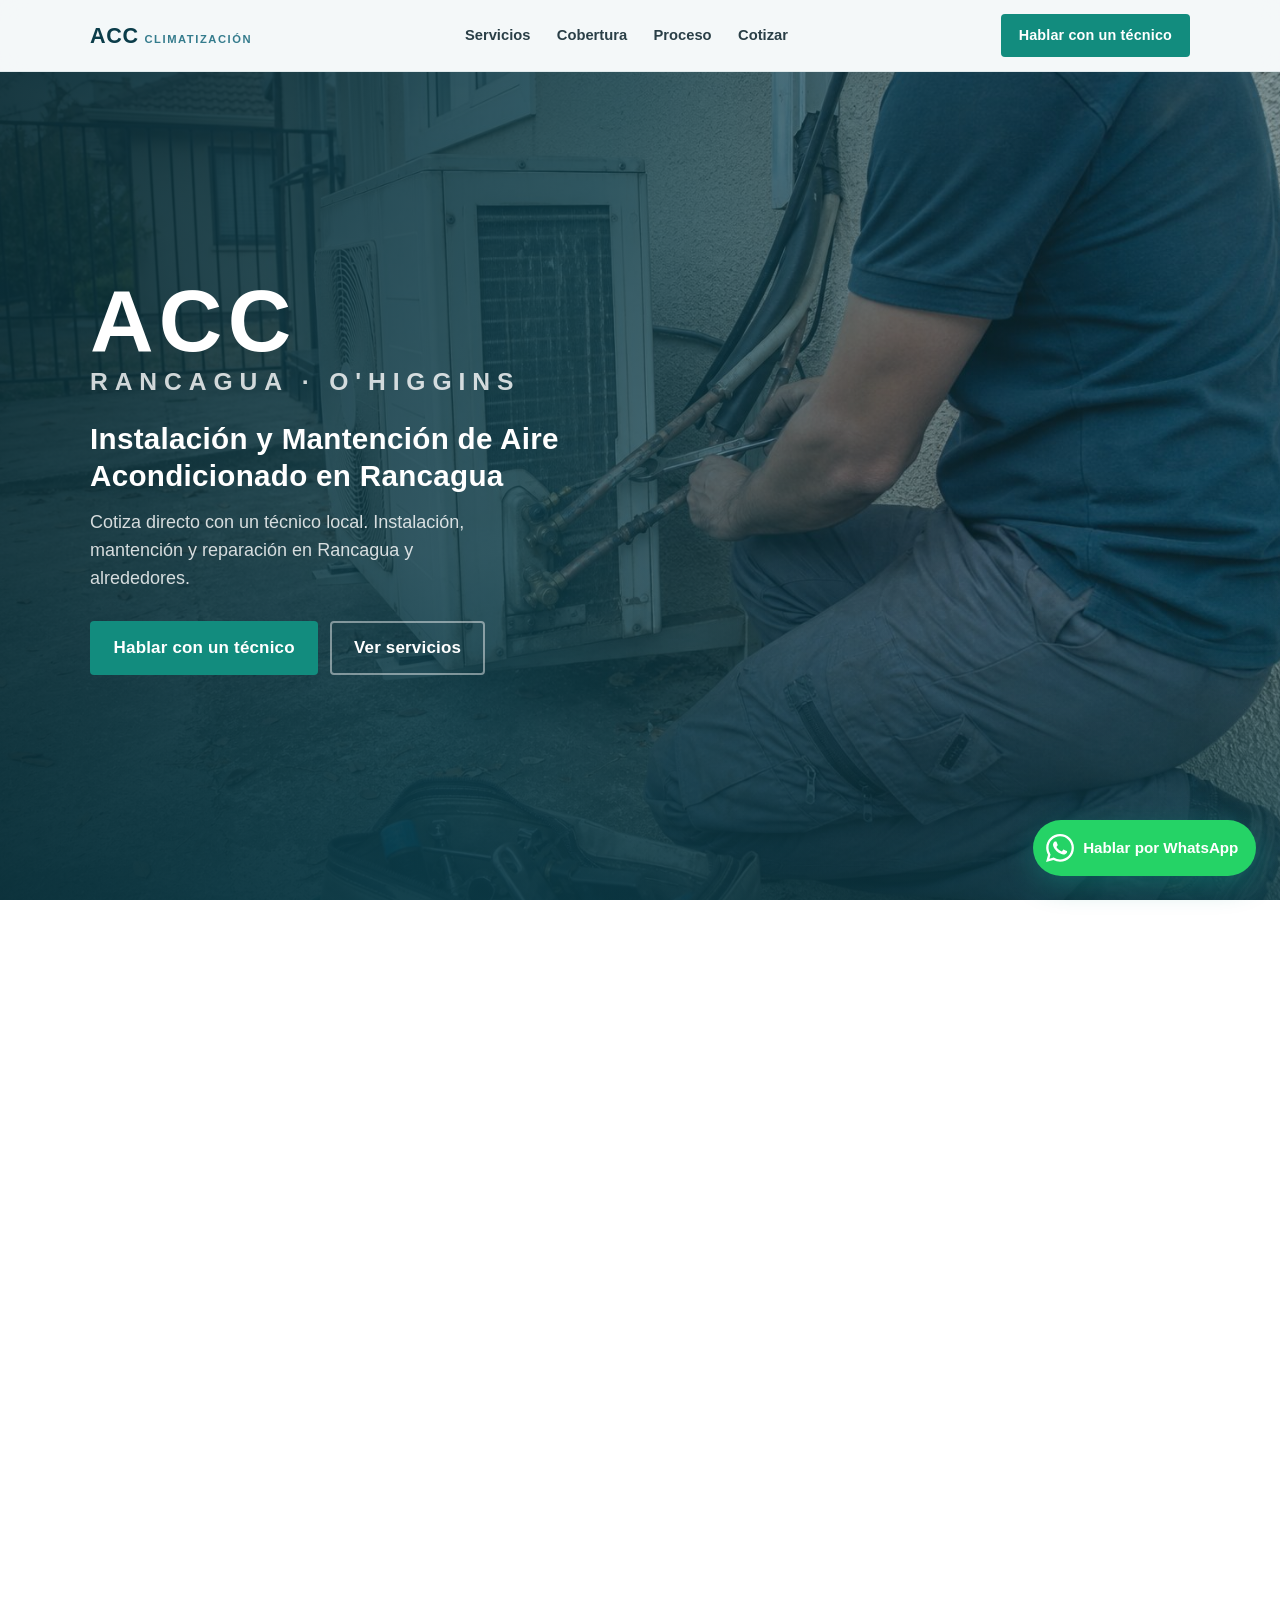
==== index.html @ f7ecff09 "refactor: simplify coverage map in index.html, replacing pins with an image and updating text for cl" ====
<!DOCTYPE html>
<html lang="es-CL">
<head>
  <meta charset="UTF-8">
  <meta name="viewport" content="width=device-width, initial-scale=1">
  <meta name="theme-color" content="#0B3D4A">
  <title>Aire Acondicionado en Rancagua | Instalación y Mantención ACC</title>
  <meta name="description" content="Instalación, mantención y reparación de aire acondicionado en Rancagua, Machalí, Graneros y Olivar. Técnicos certificados, garantía y cotización por WhatsApp.">
  <meta name="robots" content="index, follow, max-image-preview:large, max-snippet:-1, max-video-preview:-1">
  <meta name="googlebot" content="index, follow">
  <meta name="geo.region" content="CL-LI">
  <meta name="geo.placename" content="Rancagua">
  <meta name="author" content="ACC Climatización">
  <link rel="canonical" href="https://www.celius.cl/">
  <link rel="icon" href="/favicon.ico" sizes="any">
  <link rel="icon" type="image/png" href="/favicon-32.png" sizes="32x32">
  <link rel="apple-touch-icon" href="/favicon-32.png">
  <link rel="preload" as="image" href="/images/hero-instalacion-exterior.jpg" fetchpriority="high">
  <link rel="alternate" type="text/plain" title="LLMs.txt" href="https://www.celius.cl/llms.txt">
  <meta property="og:type" content="website">
  <meta property="og:locale" content="es_CL">
  <meta property="og:site_name" content="ACC Climatización">
  <meta property="og:title" content="Aire Acondicionado en Rancagua | Instalación y Mantención ACC">
  <meta property="og:description" content="Instalación, mantención y reparación de aire acondicionado en Rancagua, Machalí, Graneros y Olivar. Técnicos certificados. Agenda por WhatsApp.">
  <meta property="og:url" content="https://www.celius.cl/">
  <meta property="og:image" content="https://www.celius.cl/og-image.jpg">
  <meta property="og:image:width" content="1200">
  <meta property="og:image:height" content="630">
  <meta property="og:image:alt" content="ACC Climatización — instalación y mantención de aire acondicionado en Rancagua">
  <meta name="twitter:card" content="summary_large_image">
  <meta name="twitter:title" content="Aire Acondicionado en Rancagua | Instalación y Mantención ACC">
  <meta name="twitter:description" content="Instaladores certificados en Rancagua y alrededores. Cotiza por WhatsApp.">
  <meta name="twitter:image" content="https://www.celius.cl/og-image.jpg">
  <meta name="twitter:image:alt" content="ACC Climatización — aire acondicionado en Rancagua">
  <!-- GA4: descomentar y reemplazar G-XXXXXXXXXX con tu ID real
  <script async src="https://www.googletagmanager.com/gtag/js?id=G-XXXXXXXXXX"></script>
  <script>
    window.dataLayer = window.dataLayer || [];
    function gtag(){dataLayer.push(arguments);}
    gtag('js', new Date());
    gtag('config', 'G-XXXXXXXXXX');
  </script>
  -->
  <style>
    :root {
      --ink: #0c1a1f;
      --ink-soft: #2a3f47;
      --muted: #5a727c;
      --paper: #f4f8f9;
      --paper-deep: #e6eef1;
      --brand: #0b3d4a;
      --brand-mid: #13667a;
      --frost: #2ec4b6;
      --frost-bright: #5eead4;
      --cta: #128c7e;
      --cta-hover: #0f766e;
      --radius: 4px;
      --shadow-soft: 0 12px 40px rgba(11, 61, 74, 0.12);
      --max: 1100px;
      --header-h: 64px;
      --font-display: "Bahnschrift", "Segoe UI Variable Display", "Avenir Next Condensed", "Trebuchet MS", sans-serif;
      --font-body: "Segoe UI Variable Text", "Segoe UI", "Avenir Next", "Helvetica Neue", sans-serif;
      --ease: cubic-bezier(0.22, 1, 0.36, 1);
    }

    *,
    *::before,
    *::after {
      box-sizing: border-box;
      margin: 0;
      padding: 0;
    }

    html {
      scroll-behavior: smooth;
      -webkit-text-size-adjust: 100%;
    }

    body {
      font-family: var(--font-body);
      font-size: 1.0625rem;
      line-height: 1.55;
      color: var(--ink);
      background: var(--paper);
      overflow-x: hidden;
    }

    img,
    svg {
      display: block;
      max-width: 100%;
    }

    a {
      color: inherit;
      text-decoration: none;
    }

    button,
    input,
    textarea,
    select {
      font: inherit;
    }

    .wrap {
      width: min(100% - 2rem, var(--max));
      margin-inline: auto;
    }

    .site-header {
      position: sticky;
      top: 0;
      z-index: 40;
      height: var(--header-h);
      display: flex;
      align-items: center;
      background: rgba(244, 248, 249, 0.88);
      backdrop-filter: blur(12px);
      border-bottom: 1px solid rgba(11, 61, 74, 0.08);
      transition: box-shadow 0.3s var(--ease);
    }

    .site-header.is-scrolled {
      box-shadow: 0 4px 24px rgba(11, 61, 74, 0.08);
    }

    .site-header .wrap {
      display: flex;
      align-items: center;
      justify-content: space-between;
      gap: 1rem;
    }

    .logo {
      display: inline-flex;
      align-items: baseline;
      gap: 0.35rem;
      font-family: var(--font-display);
      font-weight: 700;
      letter-spacing: 0.04em;
      text-transform: uppercase;
      color: var(--brand);
      line-height: 1;
    }

    .logo-mark { font-size: 1.35rem; }

    .logo-sub {
      font-size: 0.7rem;
      font-weight: 600;
      letter-spacing: 0.14em;
      color: var(--brand-mid);
      opacity: 0.85;
    }

    .nav-toggle {
      display: inline-flex;
      align-items: center;
      justify-content: center;
      width: 44px;
      height: 44px;
      border: 1px solid rgba(11, 61, 74, 0.15);
      border-radius: var(--radius);
      background: transparent;
      cursor: pointer;
      color: var(--brand);
    }

    .nav-toggle span {
      display: block;
      width: 18px;
      height: 2px;
      background: currentColor;
      position: relative;
    }

    .nav-toggle span::before,
    .nav-toggle span::after {
      content: "";
      position: absolute;
      left: 0;
      width: 100%;
      height: 2px;
      background: currentColor;
      transition: transform 0.25s var(--ease);
    }

    .nav-toggle span::before { top: -6px; }
    .nav-toggle span::after { top: 6px; }

    .nav-toggle[aria-expanded="true"] span { background: transparent; }
    .nav-toggle[aria-expanded="true"] span::before {
      top: 0;
      transform: rotate(45deg);
    }
    .nav-toggle[aria-expanded="true"] span::after {
      top: 0;
      transform: rotate(-45deg);
    }

    .site-nav {
      position: fixed;
      inset: var(--header-h) 0 auto 0;
      background: var(--paper);
      border-bottom: 1px solid rgba(11, 61, 74, 0.1);
      padding: 1rem 1.25rem 1.25rem;
      transform: translateY(-120%);
      opacity: 0;
      pointer-events: none;
      transition: transform 0.35s var(--ease), opacity 0.25s ease;
      z-index: 39;
    }

    .site-nav.is-open {
      transform: translateY(0);
      opacity: 1;
      pointer-events: auto;
    }

    .site-nav ul {
      list-style: none;
      display: flex;
      flex-direction: column;
      gap: 0.25rem;
    }

    .site-nav a {
      display: block;
      padding: 0.75rem 0.5rem;
      font-weight: 600;
      color: var(--ink-soft);
      border-radius: var(--radius);
    }

    .site-nav a:hover,
    .site-nav a:focus-visible {
      color: var(--brand);
      background: var(--paper-deep);
      outline: none;
    }

    .header-cta { display: none; }

    .btn {
      display: inline-flex;
      align-items: center;
      justify-content: center;
      gap: 0.5rem;
      min-height: 48px;
      padding: 0.75rem 1.35rem;
      border-radius: var(--radius);
      border: 2px solid transparent;
      font-weight: 700;
      letter-spacing: 0.01em;
      cursor: pointer;
      transition: background 0.2s ease, color 0.2s ease, border-color 0.2s ease, transform 0.2s var(--ease);
    }

    .btn:active { transform: translateY(1px); }

    .btn-primary {
      background: var(--cta);
      color: #fff;
    }

    .btn-primary:hover,
    .btn-primary:focus-visible {
      background: var(--cta-hover);
      outline: none;
    }

    .btn-ghost {
      background: transparent;
      color: #fff;
      border-color: rgba(255, 255, 255, 0.45);
    }

    .btn-ghost:hover,
    .btn-ghost:focus-visible {
      background: rgba(255, 255, 255, 0.12);
      border-color: #fff;
      outline: none;
    }

    .btn-outline {
      background: transparent;
      color: var(--brand);
      border-color: rgba(11, 61, 74, 0.25);
    }

    .btn-outline:hover,
    .btn-outline:focus-visible {
      border-color: var(--brand);
      background: rgba(11, 61, 74, 0.04);
      outline: none;
    }

    .hero {
      position: relative;
      min-height: calc(100svh - var(--header-h));
      display: grid;
      align-items: end;
      color: #fff;
      isolation: isolate;
      overflow: hidden;
    }

    .hero-visual {
      position: absolute;
      inset: 0;
      z-index: -2;
      overflow: hidden;
    }

    .hero-visual img {
      width: 100%;
      height: 100%;
      object-fit: cover;
      object-position: 72% center;
      transform: scale(1.04);
      animation: hero-ken 22s var(--ease) infinite alternate;
    }

    .hero-bg {
      position: absolute;
      inset: 0;
      z-index: -1;
      pointer-events: none;
      background:
        linear-gradient(105deg, rgba(7, 42, 51, 0.92) 0%, rgba(11, 61, 74, 0.78) 42%, rgba(11, 61, 74, 0.45) 72%, rgba(19, 102, 122, 0.28) 100%),
        linear-gradient(0deg, rgba(7, 42, 51, 0.72) 0%, transparent 42%);
    }

    @keyframes hero-ken {
      from { transform: scale(1.04) translate3d(0, 0, 0); }
      to { transform: scale(1.1) translate3d(-1.5%, -1%, 0); }
    }

    .hero-content {
      width: min(100% - 2rem, var(--max));
      margin: 0 auto;
      padding: 3.5rem 0 4.5rem;
    }

    .brand-hero {
      font-family: var(--font-display);
      font-size: clamp(2.75rem, 12vw, 5.5rem);
      font-weight: 700;
      letter-spacing: 0.06em;
      line-height: 0.92;
      text-transform: uppercase;
      margin-bottom: 1.25rem;
      opacity: 0;
      animation: rise 0.8s var(--ease) 0.1s forwards;
    }

    .brand-hero span {
      display: block;
      font-size: 0.28em;
      letter-spacing: 0.28em;
      font-weight: 600;
      margin-top: 0.55rem;
      opacity: 0.8;
    }

    /* LCP: H1 pinta en el primer frame */
    .hero h1 {
      font-family: var(--font-display);
      font-size: clamp(1.35rem, 4.2vw, 1.85rem);
      font-weight: 600;
      letter-spacing: 0.01em;
      line-height: 1.25;
      max-width: 28ch;
      margin-bottom: 0.85rem;
      color: #fff;
    }

    .hero-lead {
      max-width: 34ch;
      font-size: 1.05rem;
      color: rgba(255, 255, 255, 0.82);
      margin-bottom: 1.75rem;
      opacity: 0;
      animation: rise 0.8s var(--ease) 0.4s forwards;
    }

    .hero-actions {
      display: flex;
      flex-wrap: wrap;
      gap: 0.75rem;
      opacity: 0;
      animation: rise 0.8s var(--ease) 0.55s forwards;
    }

    @keyframes rise {
      from {
        opacity: 0;
        transform: translateY(18px);
      }
      to {
        opacity: 1;
        transform: translateY(0);
      }
    }

    section { padding: 4.5rem 0; }

    .section-head {
      margin-bottom: 2.25rem;
      max-width: 40rem;
    }

    .section-head p {
      color: var(--muted);
      margin-top: 0.65rem;
    }

    .eyebrow {
      display: block;
      font-family: var(--font-display);
      font-size: 0.75rem;
      font-weight: 700;
      letter-spacing: 0.18em;
      text-transform: uppercase;
      color: var(--brand-mid);
      margin-bottom: 0.5rem;
    }

    h2 {
      font-family: var(--font-display);
      font-size: clamp(1.55rem, 3.5vw, 2rem);
      font-weight: 700;
      letter-spacing: 0.01em;
      line-height: 1.2;
      color: var(--brand);
    }

    h3 {
      font-family: var(--font-display);
      font-size: 1.15rem;
      font-weight: 700;
      color: var(--ink);
      margin-bottom: 0.4rem;
    }

    .services { background: #fff; }

    .services-visual {
      margin: 0 0 2.75rem;
      overflow: hidden;
    }

    .services-visual img {
      width: 100%;
      height: clamp(14rem, 42vw, 26rem);
      object-fit: cover;
      object-position: center 28%;
    }

    .service-block {
      padding: 1.75rem 0;
      border-top: 1px solid rgba(11, 61, 74, 0.1);
    }

    .service-block:last-of-type {
      border-bottom: 1px solid rgba(11, 61, 74, 0.1);
    }

    .service-block h2 { margin-bottom: 0.65rem; }

    .service-block > p {
      color: var(--ink-soft);
      max-width: 52ch;
      margin-bottom: 1.25rem;
    }

    .benefit-grid {
      display: grid;
      gap: 1.25rem;
    }

    .benefit-grid article {
      padding-left: 1rem;
      border-left: 3px solid var(--frost);
    }

    .benefit-grid p {
      color: var(--muted);
      font-size: 0.98rem;
    }

    .coverage {
      position: relative;
      background: linear-gradient(180deg, var(--paper) 0%, var(--paper-deep) 100%);
    }

    .coverage-intro { margin-bottom: 2rem; }

    .coverage-grid {
      display: grid;
      grid-template-columns: 1fr;
      gap: 1.25rem;
    }

    .coverage-card {
      display: flex;
      flex-direction: column;
      gap: 0.75rem;
      padding: 1.5rem 1.35rem;
      background: #fff;
      border: 1px solid rgba(11, 61, 74, 0.1);
      border-top: 3px solid var(--frost);
      box-shadow: var(--shadow-soft);
      min-height: 100%;
    }

    .coverage-card h2 {
      font-size: clamp(1.25rem, 2.8vw, 1.5rem);
      margin-bottom: 0;
    }

    .coverage-card p {
      color: var(--ink-soft);
      flex: 1;
    }

    .coverage-card .btn {
      align-self: flex-start;
      min-height: 44px;
      padding: 0.55rem 1rem;
      font-size: 0.92rem;
    }

    .coverage-map {
      margin-top: 2.5rem;
      overflow: hidden;
      border-radius: var(--radius);
      border: 1px solid rgba(11, 61, 74, 0.1);
      background: #d7e7eb;
    }

    .coverage-map img {
      width: 100%;
      height: auto;
      aspect-ratio: 3 / 2;
      object-fit: cover;
      object-position: center;
    }

    .trust {
      background: var(--brand);
      color: #fff;
    }

    .trust .eyebrow { color: var(--frost-bright); }
    .trust h2 { color: #fff; }
    .trust .section-head p { color: rgba(255, 255, 255, 0.72); }

    .steps {
      display: grid;
      gap: 1.75rem;
      counter-reset: step;
    }

    .steps li {
      list-style: none;
      display: grid;
      grid-template-columns: auto 1fr;
      gap: 1rem;
      align-items: start;
    }

    .steps li::before {
      counter-increment: step;
      content: "0" counter(step);
      font-family: var(--font-display);
      font-weight: 700;
      font-size: 1.25rem;
      color: var(--frost-bright);
      line-height: 1.2;
    }

    .steps strong {
      display: block;
      font-size: 1.05rem;
      margin-bottom: 0.25rem;
    }

    .steps p {
      color: rgba(255, 255, 255, 0.72);
      font-size: 0.98rem;
    }

    .cta-band {
      background: #fff;
      text-align: center;
    }

    .cta-band h2 { margin-bottom: 0.65rem; }

    .cta-band p {
      color: var(--muted);
      max-width: 36ch;
      margin: 0 auto 1.5rem;
    }

    .cta-band .btn { min-width: min(100%, 280px); }

    .lead { background: var(--paper-deep); }

    .lead-grid {
      display: grid;
      gap: 1.5rem;
      align-items: center;
    }

    .lead-copy p {
      color: var(--ink-soft);
      margin-top: 0.65rem;
      max-width: 40ch;
    }

    .contact-card {
      background: #fff;
      padding: 1.5rem;
      border: 1px solid rgba(11, 61, 74, 0.1);
      box-shadow: var(--shadow-soft);
    }

    .contact-card h3 {
      margin-bottom: 0.35rem;
      color: var(--brand);
    }

    .contact-card > p {
      color: var(--muted);
      margin-bottom: 1.15rem;
    }

    .contact-options {
      display: grid;
      gap: 0.75rem;
    }

    .contact-options .btn {
      width: 100%;
      justify-content: flex-start;
    }

    .contact-note {
      font-size: 0.85rem;
      color: var(--muted);
      margin-top: 1rem;
    }

    .site-footer {
      background: var(--ink);
      color: rgba(255, 255, 255, 0.72);
      padding: 3rem 0 6.5rem;
      font-size: 0.95rem;
    }

    .footer-grid {
      display: grid;
      gap: 2rem;
    }

    .site-footer .logo {
      color: #fff;
      margin-bottom: 0.75rem;
    }

    .site-footer .logo-sub { color: var(--frost-bright); }

    .footer-nav {
      display: flex;
      flex-wrap: wrap;
      gap: 0.75rem 1.25rem;
    }

    .footer-nav a:hover { color: #fff; }

    .footer-meta {
      margin-top: 2rem;
      padding-top: 1.25rem;
      border-top: 1px solid rgba(255, 255, 255, 0.12);
      font-size: 0.85rem;
    }

    .wa-float {
      position: fixed;
      right: max(1rem, env(safe-area-inset-right));
      bottom: max(1rem, env(safe-area-inset-bottom));
      z-index: 50;
      display: inline-flex;
      align-items: center;
      justify-content: center;
      gap: 0.55rem;
      width: 56px;
      height: 56px;
      padding: 0;
      background: #25d366;
      color: #fff;
      font-weight: 700;
      font-size: 0.95rem;
      border-radius: 16px;
      box-shadow: 0 8px 28px rgba(18, 140, 126, 0.45);
      transition: transform 0.25s var(--ease), box-shadow 0.25s ease;
      opacity: 1;
    }

    .wa-float:hover,
    .wa-float:focus-visible {
      transform: translateY(-2px) scale(1.02);
      box-shadow: 0 12px 32px rgba(18, 140, 126, 0.55);
      outline: none;
    }

    .wa-float svg {
      width: 28px;
      height: 28px;
      flex-shrink: 0;
    }

    .wa-float .wa-label { display: none; }

    .cv-auto {
      content-visibility: auto;
      contain-intrinsic-size: auto 720px;
    }

    .reveal {
      opacity: 0;
      transform: translateY(20px);
      transition: opacity 0.7s var(--ease), transform 0.7s var(--ease);
    }

    .reveal.is-in {
      opacity: 1;
      transform: translateY(0);
    }

    @media (min-width: 768px) {
      :root { --header-h: 72px; }

      .nav-toggle { display: none; }

      .site-nav {
        position: static;
        inset: auto;
        transform: none;
        opacity: 1;
        pointer-events: auto;
        background: transparent;
        border: 0;
        padding: 0;
      }

      .site-nav ul {
        flex-direction: row;
        align-items: center;
        gap: 0.15rem;
      }

      .site-nav a {
        padding: 0.5rem 0.75rem;
        font-size: 0.92rem;
      }

      .header-cta {
        display: inline-flex;
        min-height: 42px;
        padding: 0.5rem 1rem;
        font-size: 0.9rem;
      }

      .hero { align-items: center; }

      .hero-content { padding: 5rem 0 6rem; }

      .brand-hero { margin-bottom: 1.75rem; }

      .hero h1 { max-width: 32ch; }

      .hero-lead {
        max-width: 42ch;
        font-size: 1.125rem;
      }

      .hero-visual img {
        object-position: 68% center;
      }

      .services-visual {
        margin-left: calc(50% - 50vw);
        margin-right: calc(50% - 50vw);
        width: 100vw;
      }

      .services-visual img {
        height: clamp(20rem, 36vw, 28rem);
      }

      .benefit-grid {
        grid-template-columns: repeat(3, 1fr);
        gap: 1.5rem;
      }

      .coverage-grid {
        grid-template-columns: repeat(3, 1fr);
        gap: 1.5rem;
      }

      .steps {
        grid-template-columns: repeat(3, 1fr);
        gap: 2rem;
      }

      .steps li {
        grid-template-columns: 1fr;
        gap: 0.65rem;
      }

      .lead-grid {
        grid-template-columns: 1fr 1.15fr;
        gap: 3rem;
      }

      .contact-card { padding: 2rem; }

      .contact-options { grid-template-columns: repeat(3, 1fr); }

      .contact-options .btn {
        justify-content: center;
        padding-inline: 0.8rem;
      }

      .footer-grid {
        grid-template-columns: 1.4fr 1fr;
        align-items: start;
      }

      .wa-float .wa-label { display: inline; }

      .wa-float {
        right: 1.5rem;
        bottom: 1.5rem;
        width: auto;
        height: auto;
        min-height: 56px;
        padding: 0.75rem 1.1rem 0.75rem 0.85rem;
        border-radius: 999px;
      }

      .site-footer { padding-bottom: 3.5rem; }
    }

    @media (prefers-reduced-motion: reduce) {
      html { scroll-behavior: auto; }
      .brand-hero,
      .hero-lead,
      .hero-actions,
      .hero-visual img,
      .reveal {
        animation: none !important;
        transition: none !important;
        opacity: 1;
        transform: none;
      }

      .hero-visual img {
        transform: none;
      }
    }
  </style>
  <script type="application/ld+json">
  {
    "@context": "https://schema.org",
    "@graph": [
      {
        "@type": "WebSite",
        "@id": "https://www.celius.cl/#website",
        "url": "https://www.celius.cl/",
        "name": "ACC Climatización",
        "alternateName": "Celius",
        "inLanguage": "es-CL",
        "publisher": { "@id": "https://www.celius.cl/#business" }
      },
      {
        "@type": "WebPage",
        "@id": "https://www.celius.cl/#webpage",
        "url": "https://www.celius.cl/",
        "name": "Aire Acondicionado en Rancagua | Instalación y Mantención ACC",
        "description": "Instalación, mantención y reparación de aire acondicionado en Rancagua, Machalí, Graneros y Olivar. Técnicos certificados, garantía y cotización por WhatsApp.",
        "isPartOf": { "@id": "https://www.celius.cl/#website" },
        "about": { "@id": "https://www.celius.cl/#business" },
        "inLanguage": "es-CL",
        "primaryImageOfPage": {
          "@type": "ImageObject",
          "url": "https://www.celius.cl/images/hero-instalacion-exterior.jpg",
          "width": 1536,
          "height": 1024
        }
      },
      {
        "@type": "HVACBusiness",
        "@id": "https://www.celius.cl/#business",
        "name": "ACC Climatización",
        "alternateName": ["ACC Rancagua", "Celius"],
        "description": "ACC Climatización instala, mantiene y repara aire acondicionado Inverter en Rancagua, Machalí, Graneros y Olivar. Técnicos con acreditación SEC vigente, refrigerantes ecológicos R410A / R32, fijaciones antivibración de norma industrial y hasta 40% de ahorro energético verificado mediante cálculo térmico de frigorías por m³.",
        "url": "https://www.celius.cl/",
        "telephone": "+56926225041",
        "image": [
          "https://www.celius.cl/images/hero-instalacion-exterior.jpg",
          "https://www.celius.cl/images/servicios-unidad-interior.jpg",
          "https://www.celius.cl/images/cobertura-ohiggins.jpg",
          "https://www.celius.cl/og-image.jpg"
        ],
        "logo": "https://www.celius.cl/og-image.jpg",
        "priceRange": "$$",
        "currenciesAccepted": "CLP",
        "paymentAccepted": "Cash, Credit Card, Bank Transfer",
        "knowsAbout": [
          "Instalación de aire acondicionado Inverter",
          "Mantención preventiva de climatización",
          "Reparación y recarga de gas refrigerante",
          "Refrigerante R410A",
          "Refrigerante R32",
          "Cálculo térmico de frigorías",
          "Acreditación SEC Chile"
        ],
        "address": {
          "@type": "PostalAddress",
          "addressLocality": "Rancagua",
          "addressRegion": "O'Higgins",
          "postalCode": "2820000",
          "addressCountry": "CL"
        },
        "geo": {
          "@type": "GeoCoordinates",
          "latitude": -34.1708,
          "longitude": -70.7444
        },
        "openingHoursSpecification": [
          {
            "@type": "OpeningHoursSpecification",
            "dayOfWeek": ["Monday", "Tuesday", "Wednesday", "Thursday", "Friday", "Saturday"],
            "opens": "09:00",
            "closes": "19:00"
          }
        ],
        "hasOfferCatalog": {
          "@type": "OfferCatalog",
          "name": "Servicios de climatización ACC",
          "itemListElement": [
            { "@type": "Offer", "itemOffered": { "@id": "https://www.celius.cl/#instalacion" } },
            { "@type": "Offer", "itemOffered": { "@id": "https://www.celius.cl/#mantencion" } },
            { "@type": "Offer", "itemOffered": { "@id": "https://www.celius.cl/#reparacion" } }
          ]
        },
        "areaServed": [
          {
            "@type": "City",
            "name": "Rancagua",
            "containedInPlace": {
              "@type": "AdministrativeArea",
              "name": "Región del Libertador General Bernardo O'Higgins"
            },
            "geo": {
              "@type": "GeoCoordinates",
              "latitude": -34.1708,
              "longitude": -70.7444
            }
          },
          {
            "@type": "City",
            "name": "Machalí",
            "containedInPlace": {
              "@type": "AdministrativeArea",
              "name": "Región del Libertador General Bernardo O'Higgins"
            },
            "geo": {
              "@type": "GeoCoordinates",
              "latitude": -34.1825,
              "longitude": -70.6514
            }
          },
          {
            "@type": "City",
            "name": "Graneros",
            "containedInPlace": {
              "@type": "AdministrativeArea",
              "name": "Región del Libertador General Bernardo O'Higgins"
            },
            "geo": {
              "@type": "GeoCoordinates",
              "latitude": -34.0667,
              "longitude": -70.7333
            }
          },
          {
            "@type": "City",
            "name": "Olivar",
            "containedInPlace": {
              "@type": "AdministrativeArea",
              "name": "Región del Libertador General Bernardo O'Higgins"
            },
            "geo": {
              "@type": "GeoCoordinates",
              "latitude": -34.2167,
              "longitude": -70.8167
            }
          }
        ],
        "sameAs": [
          "https://wa.me/56926225041",
          "https://www.celius.cl/llms.txt"
        ],
        "contactPoint": {
          "@type": "ContactPoint",
          "telephone": "+56926225041",
          "contactType": "customer service",
          "areaServed": "CL",
          "availableLanguage": ["es-CL", "es"]
        }
      },
      {
        "@type": "Service",
        "@id": "https://www.celius.cl/#instalacion",
        "name": "Instalación de Equipos Inverter",
        "serviceType": "Instalación de aire acondicionado Inverter",
        "provider": { "@id": "https://www.celius.cl/#business" },
        "areaServed": [
          { "@type": "City", "name": "Rancagua" },
          { "@type": "City", "name": "Machalí" },
          { "@type": "City", "name": "Graneros" },
          { "@type": "City", "name": "Olivar" }
        ],
        "description": "Instalación de splits Inverter con vacío de línea, refrigerantes R410A / R32, fijaciones antivibración y técnicos SEC. Hasta 40% de ahorro energético verificado con cálculo térmico de frigorías por m³."
      },
      {
        "@type": "Service",
        "@id": "https://www.celius.cl/#mantencion",
        "name": "Mantención Preventiva",
        "serviceType": "Mantención preventiva de climatización",
        "provider": { "@id": "https://www.celius.cl/#business" },
        "areaServed": [
          { "@type": "City", "name": "Rancagua" },
          { "@type": "City", "name": "Machalí" },
          { "@type": "City", "name": "Graneros" },
          { "@type": "City", "name": "Olivar" }
        ],
        "description": "Mantención preventiva cada 6–12 meses: limpieza de filtros/evaporador, medición de presión R410A / R32, ΔT y amperaje para recuperar hasta 20% de eficiencia en equipos saturados."
      },
      {
        "@type": "Service",
        "@id": "https://www.celius.cl/#reparacion",
        "name": "Reparación y Recarga de Gas",
        "serviceType": "Reparación de aire acondicionado",
        "provider": { "@id": "https://www.celius.cl/#business" },
        "areaServed": [
          { "@type": "City", "name": "Rancagua" },
          { "@type": "City", "name": "Machalí" },
          { "@type": "City", "name": "Graneros" },
          { "@type": "City", "name": "Olivar" }
        ],
        "description": "Diagnóstico en menos de 60 minutos, reparación y recarga certificada de refrigerantes ecológicos R410A / R32 con prueba de fugas y garantía técnica escrita."
      }
    ]
  }
  </script>
</head>
<body>
  <header class="site-header" id="top">
    <div class="wrap">
      <a class="logo" href="#top" aria-label="ACC Climatización — inicio">
        <span class="logo-mark">ACC</span>
        <span class="logo-sub">Climatización</span>
      </a>
      <button class="nav-toggle" type="button" aria-expanded="false" aria-controls="site-nav" aria-label="Abrir menú">
        <span></span>
      </button>
      <nav class="site-nav" id="site-nav" aria-label="Principal">
        <ul>
          <li><a href="#servicios">Servicios</a></li>
          <li><a href="#cobertura">Cobertura</a></li>
          <li><a href="#proceso">Proceso</a></li>
          <li><a href="#cotizar">Cotizar</a></li>
        </ul>
      </nav>
      <a class="btn btn-primary header-cta" href="#" data-wa-fallback>Hablar con un técnico</a>
    </div>
  </header>

  <main>
    <section class="hero" aria-labelledby="hero-heading">
      <div class="hero-visual">
        <img
          src="/images/hero-instalacion-exterior.jpg"
          alt="Técnico ACC instalando unidad exterior de aire acondicionado en Rancagua"
          width="1536"
          height="1024"
          fetchpriority="high"
          decoding="async"
        >
      </div>
      <div class="hero-bg" aria-hidden="true"></div>
      <div class="hero-content">
        <p class="brand-hero">ACC<span>Rancagua · O'Higgins</span></p>
        <h1 id="hero-heading">Instalación y Mantención de Aire Acondicionado en Rancagua</h1>
        <p class="hero-lead">Cotiza directo con un técnico local. Instalación, mantención y reparación en Rancagua y alrededores.</p>
        <div class="hero-actions">
          <a class="btn btn-primary" href="#" id="cta-hero-wa" data-wa data-wa-msg="Hola ACC, necesito ayuda con un aire acondicionado en Rancagua.">Hablar con un técnico</a>
          <a class="btn btn-ghost" href="#servicios">Ver servicios</a>
        </div>
      </div>
    </section>

    <section class="services cv-auto" id="servicios">
      <div class="wrap">
        <div class="section-head reveal">
          <span class="eyebrow">Servicios clave</span>
          <h2>¿Qué necesita tu aire acondicionado?</h2>
          <p>Servicio para hogares y comercios en Rancagua, Machalí, Graneros y Olivar.</p>
        </div>

        <figure class="services-visual reveal">
          <img
            src="/images/servicios-unidad-interior.jpg"
            alt="Equipo split Inverter instalado en living de vivienda en la Región de O'Higgins"
            width="1536"
            height="1024"
            loading="lazy"
            decoding="async"
          >
        </figure>

        <article class="service-block reveal" id="instalacion">
          <h2>Instalación de Equipos Inverter</h2>
          <p>Instalación limpia y segura, dimensionada para el espacio y el consumo real de tu hogar o negocio.</p>
          <div class="benefit-grid">
            <article>
              <h3>Trabajo certificado</h3>
              <p>Montaje, drenaje y conexiones ejecutados por técnicos especializados.</p>
            </article>
            <article>
              <h3>Equipo bien dimensionado</h3>
              <p>Calculamos los BTU adecuados para evitar consumo y desgaste innecesarios.</p>
            </article>
            <article>
              <h3>Terminación cuidada</h3>
              <p>Canaletas, fijaciones y pruebas finales incluidas en la instalación.</p>
            </article>
          </div>
        </article>

        <article class="service-block reveal" id="mantencion">
          <h2>Mantención Preventiva</h2>
          <p>Limpieza y revisión para recuperar el rendimiento, eliminar olores y prevenir fallas en temporada alta.</p>
          <div class="benefit-grid">
            <article>
              <h3>Limpieza profunda</h3>
              <p>Filtros, evaporador, condensador y drenaje.</p>
            </article>
            <article>
              <h3>Chequeo de rendimiento</h3>
              <p>Revisamos temperatura, presión y consumo del equipo.</p>
            </article>
            <article>
              <h3>Atención a domicilio</h3>
              <p>Coordinación rápida por WhatsApp en cuatro comunas.</p>
            </article>
          </div>
        </article>

        <article class="service-block reveal" id="reparacion">
          <h2>Reparación y Recarga de Gas</h2>
          <p>Diagnóstico en terreno para equipos que no enfrían, gotean, hacen ruido o presentan fallas eléctricas.</p>
          <div class="benefit-grid">
            <article>
              <h3>Diagnóstico claro</h3>
              <p>Te explicamos la falla y el costo antes de reparar.</p>
            </article>
            <article>
              <h3>Recarga R410A / R32</h3>
              <p>Revisamos fugas antes de realizar cualquier recarga.</p>
            </article>
            <article>
              <h3>Atención en Rancagua</h3>
              <p>Consulta disponibilidad directamente con el técnico.</p>
            </article>
          </div>
        </article>
      </div>
    </section>

    <section class="coverage cv-auto" id="cobertura">
      <div class="wrap">
        <div class="section-head coverage-intro reveal">
          <span class="eyebrow">Cobertura local</span>
          <h2>Atendemos Rancagua y comunas cercanas</h2>
          <p>Servicio técnico en las zonas clave de O'Higgins. Elige tu comuna y escribe por WhatsApp.</p>
        </div>

        <div class="coverage-grid">
          <article class="coverage-card reveal">
            <h2>Aire Acondicionado en Machalí</h2>
            <p>Instalación, mantención y reparación a domicilio.</p>
            <a class="btn btn-outline" href="#" data-wa data-wa-msg="Hola ACC, necesito servicio de aire acondicionado en Machalí.">Consultar por WhatsApp</a>
          </article>
          <article class="coverage-card reveal">
            <h2>Aire Acondicionado en Graneros</h2>
            <p>Servicio técnico para equipos split e Inverter.</p>
            <a class="btn btn-outline" href="#" data-wa data-wa-msg="Hola ACC, necesito servicio de aire acondicionado en Graneros.">Consultar por WhatsApp</a>
          </article>
          <article class="coverage-card reveal">
            <h2>Aire Acondicionado en Olivar</h2>
            <p>Climatización frío/calor para hogares y comercios.</p>
            <a class="btn btn-outline" href="#" data-wa data-wa-msg="Hola ACC, necesito servicio de aire acondicionado en Olivar.">Consultar por WhatsApp</a>
          </article>
        </div>

        <figure class="coverage-map reveal">
          <img
            src="/images/cobertura-ohiggins.jpg"
            alt="Mapa de cobertura ACC: aire acondicionado en Rancagua, Machalí, Graneros y Olivar, Región de O'Higgins"
            width="1536"
            height="1024"
            loading="lazy"
            decoding="async"
          >
        </figure>
      </div>
    </section>

    <section class="trust cv-auto" id="proceso">
      <div class="wrap">
        <div class="section-head reveal">
          <span class="eyebrow">Así trabajamos</span>
          <h2>Atención técnica simple y transparente</h2>
          <p>Hablas directamente con el técnico, recibes una cotización clara y coordinas la visita por WhatsApp.</p>
        </div>
        <ol class="steps reveal">
          <li>
            <div>
              <strong>Cuéntanos qué necesitas</strong>
              <p>Envía tu comuna, tipo de servicio y, si puedes, una foto del equipo.</p>
            </div>
          </li>
          <li>
            <div>
              <strong>Recibe orientación</strong>
              <p>Confirmamos disponibilidad y te indicamos el siguiente paso.</p>
            </div>
          </li>
          <li>
            <div>
              <strong>Agenda la visita</strong>
              <p>Coordinamos día y horario para atenderte en terreno.</p>
            </div>
          </li>
        </ol>
      </div>
    </section>

    <section class="cta-band cv-auto">
      <div class="wrap reveal">
        <h2>¿Tu equipo no está funcionando bien?</h2>
        <p>Cuéntale el problema a un técnico y revisa la disponibilidad para tu comuna.</p>
        <a class="btn btn-primary" href="#" data-wa data-wa-msg="Hola ACC, mi aire acondicionado no está funcionando bien. Estoy en:">Hablar con un técnico</a>
      </div>
    </section>

    <section class="lead cv-auto" id="cotizar">
      <div class="wrap lead-grid">
        <div class="lead-copy reveal">
          <span class="eyebrow">Contacto directo</span>
          <h2>Cotiza por WhatsApp con el técnico</h2>
          <p>Elige el servicio y te dejamos el mensaje listo. Solo agrega tu comuna y una foto si corresponde.</p>
        </div>
        <div class="contact-card reveal">
          <h3>¿Qué servicio necesitas?</h3>
          <p>Abre WhatsApp con una consulta preparada.</p>
          <div class="contact-options">
            <a class="btn btn-primary" href="#" data-wa data-wa-msg="Hola ACC, quiero cotizar una instalación de aire acondicionado. Mi comuna es:">Instalación</a>
            <a class="btn btn-outline" href="#" data-wa data-wa-msg="Hola ACC, quiero cotizar una mantención de aire acondicionado. Mi comuna es:">Mantención</a>
            <a class="btn btn-outline" href="#" data-wa data-wa-msg="Hola ACC, necesito reparar un aire acondicionado. Mi comuna es:">Reparación</a>
          </div>
          <p class="contact-note">Sin formularios ni llamadas automáticas.</p>
        </div>
      </div>
    </section>
  </main>

  <footer class="site-footer cv-auto">
    <div class="wrap footer-grid">
      <div>
        <a class="logo" href="#top">
          <span class="logo-mark">ACC</span>
          <span class="logo-sub">Climatización</span>
        </a>
        <p>Instalación, mantención y reparación de aire acondicionado en Rancagua, Machalí, Graneros y Olivar.</p>
      </div>
      <nav class="footer-nav" aria-label="Pie de página">
        <a href="#servicios">Servicios</a>
        <a href="#cobertura">Cobertura</a>
        <a href="#cotizar">Cotizar</a>
        <a href="#" data-wa data-wa-msg="Hola ACC, quiero cotizar por WhatsApp.">Cotizar por WhatsApp</a>
      </nav>
    </div>
    <div class="wrap footer-meta">
      <p>© <span id="year"></span> ACC Climatización · Región de O'Higgins, Chile. Todos los derechos reservados.</p>
    </div>
  </footer>

  <a class="wa-float" href="#" data-wa rel="noopener noreferrer" aria-label="Contactar a ACC Climatización por WhatsApp" data-wa-msg="Hola ACC, quiero agendar una visita técnica.">
    <svg viewBox="0 0 24 24" aria-hidden="true" fill="currentColor">
      <path d="M17.472 14.382c-.297-.149-1.758-.867-2.03-.967-.273-.099-.471-.148-.67.15-.197.297-.767.966-.94 1.164-.173.199-.347.223-.644.075-.297-.15-1.255-.463-2.39-1.475-.883-.788-1.48-1.761-1.653-2.059-.173-.297-.018-.458.13-.606.134-.133.298-.347.446-.52.149-.174.198-.298.298-.497.099-.198.05-.371-.025-.52-.075-.149-.669-1.612-.916-2.207-.242-.579-.487-.5-.669-.51-.173-.008-.371-.01-.57-.01-.198 0-.52.074-.792.372-.272.297-1.04 1.016-1.04 2.479 0 1.462 1.065 2.875 1.213 3.074.149.198 2.096 3.2 5.077 4.487.709.306 1.262.489 1.694.625.712.227 1.36.195 1.871.118.571-.085 1.758-.719 2.006-1.413.248-.694.248-1.289.173-1.413-.074-.124-.272-.198-.57-.347m-5.421 7.403h-.004a9.87 9.87 0 01-5.031-1.378l-.361-.214-3.741.982.998-3.648-.235-.374a9.86 9.86 0 01-1.51-5.26c.001-5.45 4.436-9.884 9.888-9.884 2.64 0 5.122 1.03 6.988 2.898a9.825 9.825 0 012.893 6.994c-.003 5.45-4.435 9.884-9.885 9.884m8.413-18.297A11.815 11.815 0 0012.05 0C5.495 0 .16 5.335.157 11.892c0 2.096.547 4.142 1.588 5.945L.057 24l6.305-1.654a11.882 11.882 0 005.683 1.448h.005c6.554 0 11.89-5.335 11.893-11.893a11.821 11.821 0 00-3.48-8.413z"/>
    </svg>
    <span class="wa-label">Hablar por WhatsApp</span>
  </a>

  <script>
    (function () {
      "use strict";

      var WA_NUMBER = "56926225041";
      var WA_DEFAULT_MSG = "Hola ACC, quiero cotizar instalación de aire acondicionado en Rancagua.";

      function waUrl(message) {
        var text = encodeURIComponent(message || WA_DEFAULT_MSG);
        return "https://wa.me/" + WA_NUMBER + "?text=" + text;
      }

      function bindWhatsAppLinks() {
        var links = document.querySelectorAll("[data-wa]");
        for (var i = 0; i < links.length; i++) {
          var custom = links[i].getAttribute("data-wa-msg");
          links[i].setAttribute("href", waUrl(custom || WA_DEFAULT_MSG));
          links[i].setAttribute("target", "_blank");
          links[i].setAttribute("rel", "noopener noreferrer");
        }
        var fallback = document.querySelectorAll("[data-wa-fallback]");
        for (var j = 0; j < fallback.length; j++) {
          fallback[j].setAttribute("href", waUrl());
          fallback[j].setAttribute("target", "_blank");
          fallback[j].setAttribute("rel", "noopener noreferrer");
        }
      }

      var header = document.querySelector(".site-header");
      var toggle = document.querySelector(".nav-toggle");
      var nav = document.getElementById("site-nav");

      function onScroll() {
        if (!header) return;
        header.classList.toggle("is-scrolled", window.scrollY > 8);
      }

      if (toggle && nav) {
        toggle.addEventListener("click", function () {
          var open = toggle.getAttribute("aria-expanded") === "true";
          toggle.setAttribute("aria-expanded", String(!open));
          toggle.setAttribute("aria-label", open ? "Abrir menú" : "Cerrar menú");
          nav.classList.toggle("is-open", !open);
        });

        nav.addEventListener("click", function (e) {
          if (e.target.tagName === "A") {
            toggle.setAttribute("aria-expanded", "false");
            toggle.setAttribute("aria-label", "Abrir menú");
            nav.classList.remove("is-open");
          }
        });
      }

      window.addEventListener("scroll", onScroll, { passive: true });
      onScroll();

      var reveals = document.querySelectorAll(".reveal");
      if ("IntersectionObserver" in window) {
        var io = new IntersectionObserver(
          function (entries) {
            for (var i = 0; i < entries.length; i++) {
              if (entries[i].isIntersecting) {
                entries[i].target.classList.add("is-in");
                io.unobserve(entries[i].target);
              }
            }
          },
          { rootMargin: "0px 0px -8% 0px", threshold: 0.12 }
        );
        for (var r = 0; r < reveals.length; r++) io.observe(reveals[r]);
      } else {
        for (var k = 0; k < reveals.length; k++) reveals[k].classList.add("is-in");
      }

      var yearEl = document.getElementById("year");
      if (yearEl) yearEl.textContent = String(new Date().getFullYear());

      bindWhatsAppLinks();
    })();
  </script>
</body>
</html>
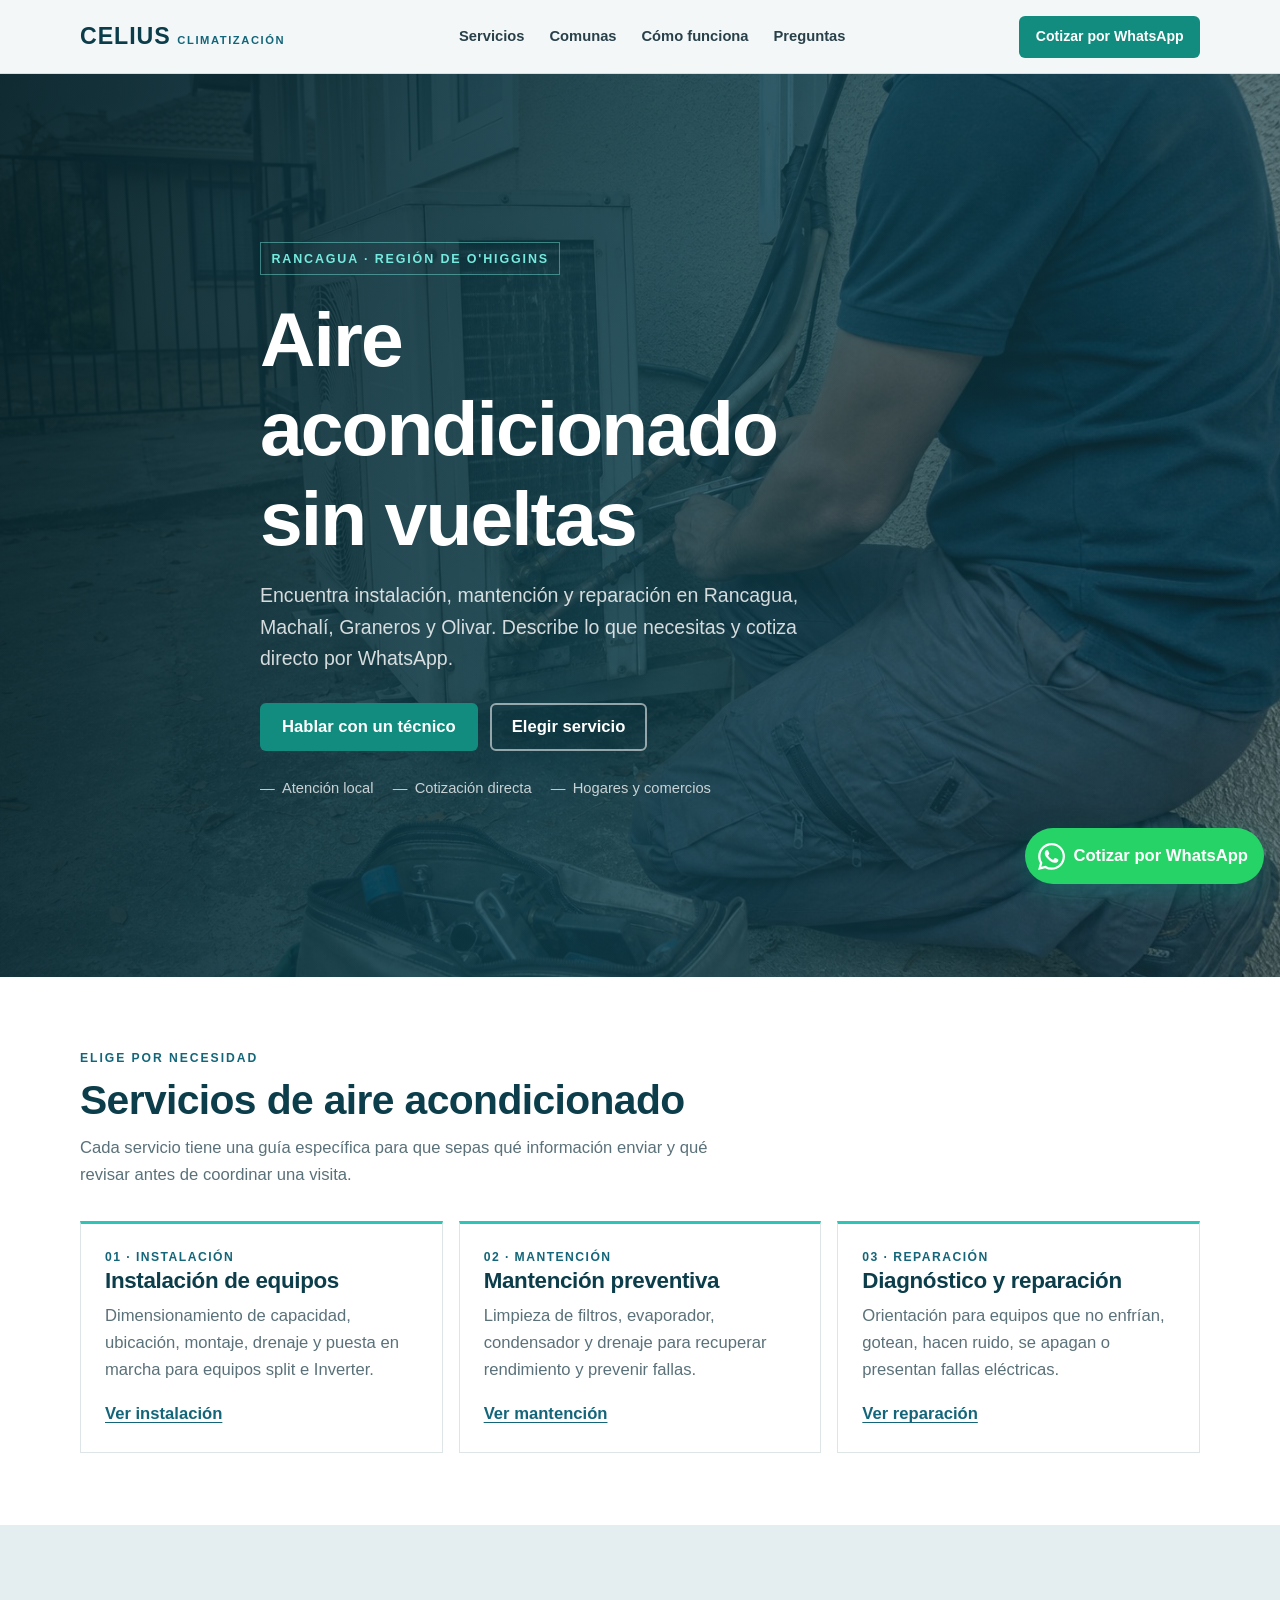
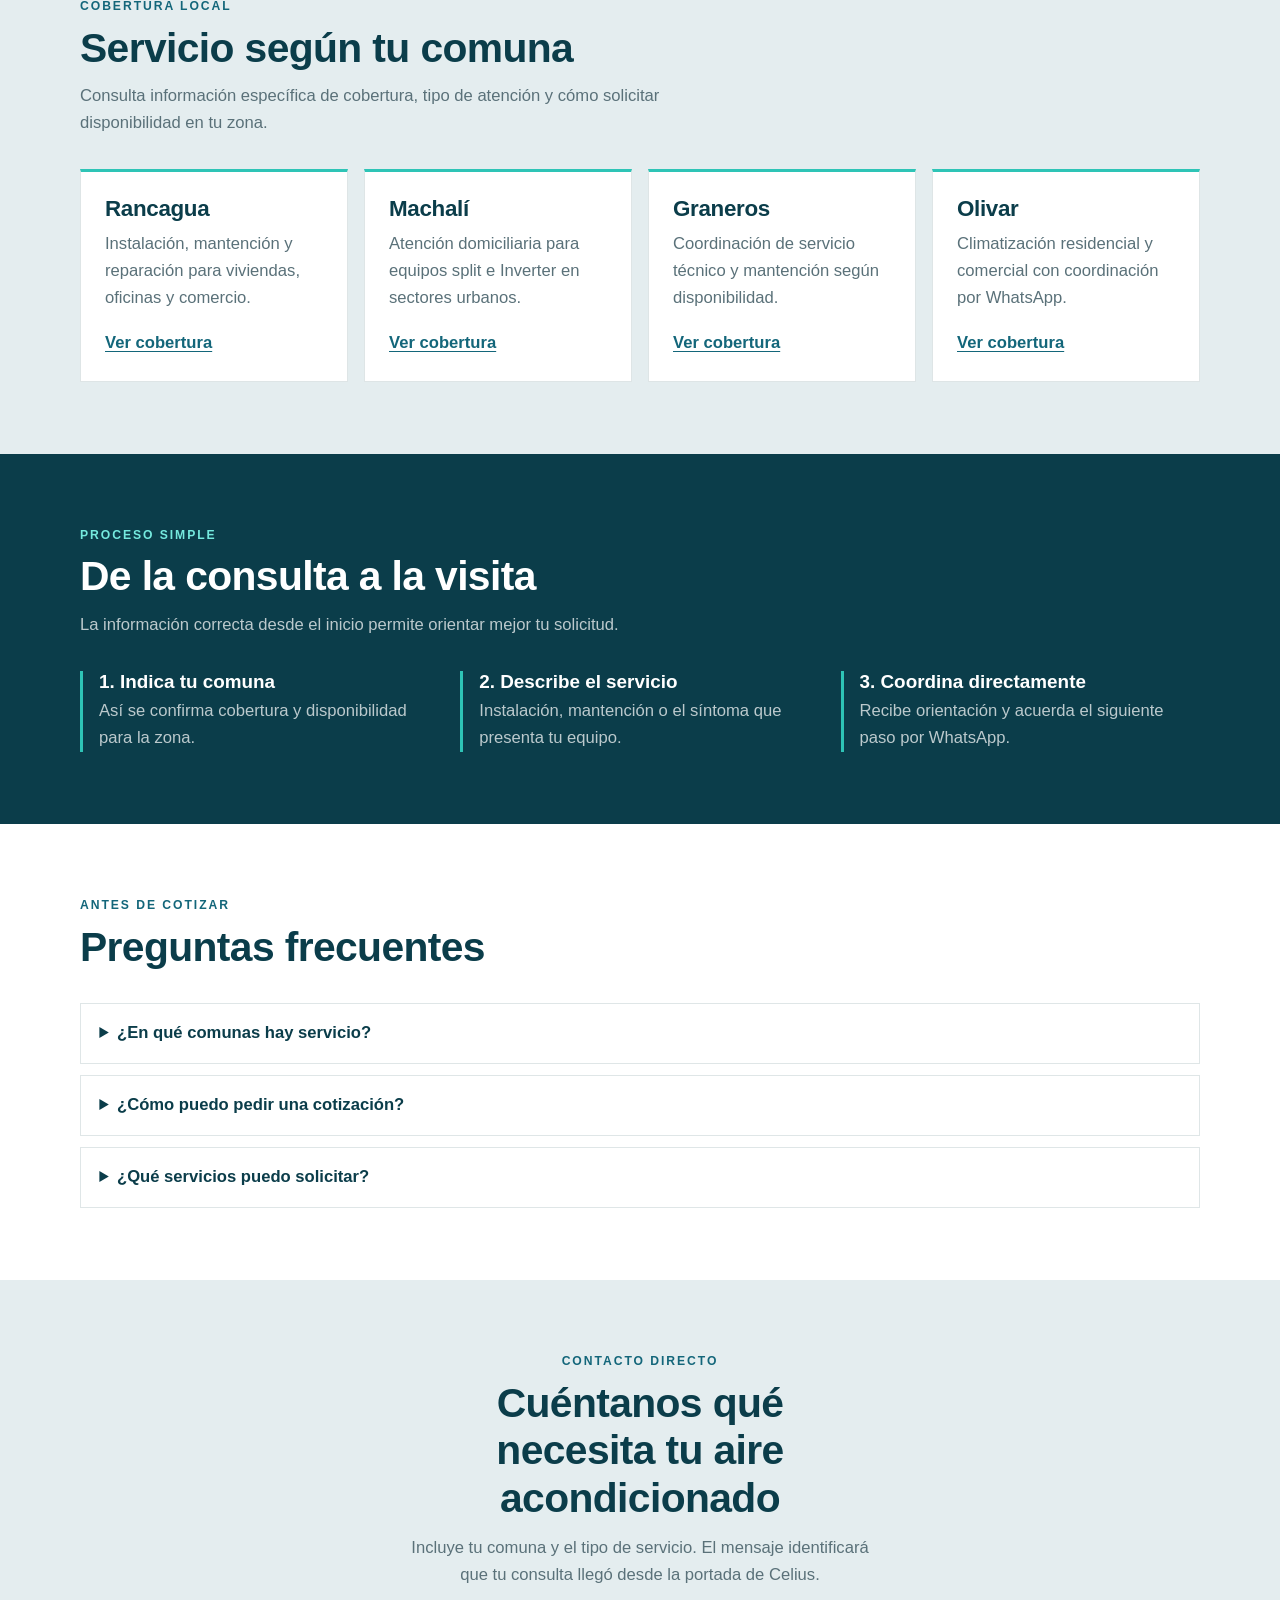
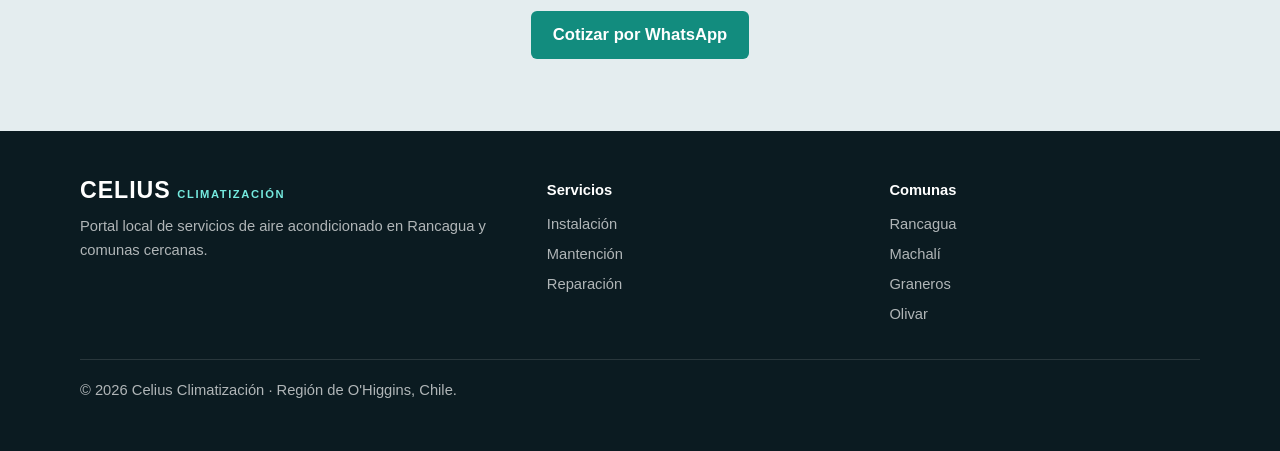
==== commit a05f1987: "feat: update sitemap and llms.txt with new service URLs and last modified dates, enhancing SEO and u" ====
--- a/index.html
+++ b/index.html
@@ -4,876 +4,33 @@
   <meta charset="UTF-8">
   <meta name="viewport" content="width=device-width, initial-scale=1">
   <meta name="theme-color" content="#0B3D4A">
-  <title>Aire Acondicionado en Rancagua | Instalación y Mantención ACC</title>
-  <meta name="description" content="Instalación, mantención y reparación de aire acondicionado en Rancagua, Machalí, Graneros y Olivar. Técnicos certificados, garantía y cotización por WhatsApp.">
-  <meta name="robots" content="index, follow, max-image-preview:large, max-snippet:-1, max-video-preview:-1">
-  <meta name="googlebot" content="index, follow">
+  <title>Aire Acondicionado en Rancagua | Celius Climatización</title>
+  <meta name="description" content="Cotiza instalación, mantención y reparación de aire acondicionado en Rancagua, Machalí, Graneros y Olivar. Contacto directo por WhatsApp.">
+  <meta name="robots" content="index, follow, max-image-preview:large">
   <meta name="geo.region" content="CL-LI">
   <meta name="geo.placename" content="Rancagua">
-  <meta name="author" content="ACC Climatización">
+  <meta name="author" content="Celius Climatización">
   <link rel="canonical" href="https://www.celius.cl/">
   <link rel="icon" href="/favicon.ico" sizes="any">
   <link rel="icon" type="image/png" href="/favicon-32.png" sizes="32x32">
   <link rel="apple-touch-icon" href="/favicon-32.png">
   <link rel="preload" as="image" href="/images/hero-instalacion-exterior.jpg" fetchpriority="high">
+  <link rel="stylesheet" href="/assets/site.css?v=20260730">
   <link rel="alternate" type="text/plain" title="LLMs.txt" href="https://www.celius.cl/llms.txt">
   <meta property="og:type" content="website">
   <meta property="og:locale" content="es_CL">
-  <meta property="og:site_name" content="ACC Climatización">
-  <meta property="og:title" content="Aire Acondicionado en Rancagua | Instalación y Mantención ACC">
-  <meta property="og:description" content="Instalación, mantención y reparación de aire acondicionado en Rancagua, Machalí, Graneros y Olivar. Técnicos certificados. Agenda por WhatsApp.">
+  <meta property="og:site_name" content="Celius Climatización">
+  <meta property="og:title" content="Aire Acondicionado en Rancagua | Celius Climatización">
+  <meta property="og:description" content="Instalación, mantención y reparación de aire acondicionado en Rancagua y comunas cercanas. Cotiza por WhatsApp.">
   <meta property="og:url" content="https://www.celius.cl/">
-  <meta property="og:image" content="https://www.celius.cl/og-image.jpg">
-  <meta property="og:image:width" content="1200">
-  <meta property="og:image:height" content="630">
-  <meta property="og:image:alt" content="ACC Climatización — instalación y mantención de aire acondicionado en Rancagua">
+  <meta property="og:image" content="https://www.celius.cl/images/hero-instalacion-exterior.jpg">
+  <meta property="og:image:width" content="1536">
+  <meta property="og:image:height" content="1024">
+  <meta property="og:image:alt" content="Celius Climatización, servicios de aire acondicionado en Rancagua">
   <meta name="twitter:card" content="summary_large_image">
-  <meta name="twitter:title" content="Aire Acondicionado en Rancagua | Instalación y Mantención ACC">
-  <meta name="twitter:description" content="Instaladores certificados en Rancagua y alrededores. Cotiza por WhatsApp.">
-  <meta name="twitter:image" content="https://www.celius.cl/og-image.jpg">
-  <meta name="twitter:image:alt" content="ACC Climatización — aire acondicionado en Rancagua">
-  <!-- GA4: descomentar y reemplazar G-XXXXXXXXXX con tu ID real
-  <script async src="https://www.googletagmanager.com/gtag/js?id=G-XXXXXXXXXX"></script>
-  <script>
-    window.dataLayer = window.dataLayer || [];
-    function gtag(){dataLayer.push(arguments);}
-    gtag('js', new Date());
-    gtag('config', 'G-XXXXXXXXXX');
-  </script>
-  -->
-  <style>
-    :root {
-      --ink: #0c1a1f;
-      --ink-soft: #2a3f47;
-      --muted: #5a727c;
-      --paper: #f4f8f9;
-      --paper-deep: #e6eef1;
-      --brand: #0b3d4a;
-      --brand-mid: #13667a;
-      --frost: #2ec4b6;
-      --frost-bright: #5eead4;
-      --cta: #128c7e;
-      --cta-hover: #0f766e;
-      --radius: 4px;
-      --shadow-soft: 0 12px 40px rgba(11, 61, 74, 0.12);
-      --max: 1100px;
-      --header-h: 64px;
-      --font-display: "Bahnschrift", "Segoe UI Variable Display", "Avenir Next Condensed", "Trebuchet MS", sans-serif;
-      --font-body: "Segoe UI Variable Text", "Segoe UI", "Avenir Next", "Helvetica Neue", sans-serif;
-      --ease: cubic-bezier(0.22, 1, 0.36, 1);
-    }
-
-    *,
-    *::before,
-    *::after {
-      box-sizing: border-box;
-      margin: 0;
-      padding: 0;
-    }
-
-    html {
-      scroll-behavior: smooth;
-      -webkit-text-size-adjust: 100%;
-    }
-
-    body {
-      font-family: var(--font-body);
-      font-size: 1.0625rem;
-      line-height: 1.55;
-      color: var(--ink);
-      background: var(--paper);
-      overflow-x: hidden;
-    }
-
-    img,
-    svg {
-      display: block;
-      max-width: 100%;
-    }
-
-    a {
-      color: inherit;
-      text-decoration: none;
-    }
-
-    button,
-    input,
-    textarea,
-    select {
-      font: inherit;
-    }
-
-    .wrap {
-      width: min(100% - 2rem, var(--max));
-      margin-inline: auto;
-    }
-
-    .site-header {
-      position: sticky;
-      top: 0;
-      z-index: 40;
-      height: var(--header-h);
-      display: flex;
-      align-items: center;
-      background: rgba(244, 248, 249, 0.88);
-      backdrop-filter: blur(12px);
-      border-bottom: 1px solid rgba(11, 61, 74, 0.08);
-      transition: box-shadow 0.3s var(--ease);
-    }
-
-    .site-header.is-scrolled {
-      box-shadow: 0 4px 24px rgba(11, 61, 74, 0.08);
-    }
-
-    .site-header .wrap {
-      display: flex;
-      align-items: center;
-      justify-content: space-between;
-      gap: 1rem;
-    }
-
-    .logo {
-      display: inline-flex;
-      align-items: baseline;
-      gap: 0.35rem;
-      font-family: var(--font-display);
-      font-weight: 700;
-      letter-spacing: 0.04em;
-      text-transform: uppercase;
-      color: var(--brand);
-      line-height: 1;
-    }
-
-    .logo-mark { font-size: 1.35rem; }
-
-    .logo-sub {
-      font-size: 0.7rem;
-      font-weight: 600;
-      letter-spacing: 0.14em;
-      color: var(--brand-mid);
-      opacity: 0.85;
-    }
-
-    .nav-toggle {
-      display: inline-flex;
-      align-items: center;
-      justify-content: center;
-      width: 44px;
-      height: 44px;
-      border: 1px solid rgba(11, 61, 74, 0.15);
-      border-radius: var(--radius);
-      background: transparent;
-      cursor: pointer;
-      color: var(--brand);
-    }
-
-    .nav-toggle span {
-      display: block;
-      width: 18px;
-      height: 2px;
-      background: currentColor;
-      position: relative;
-    }
-
-    .nav-toggle span::before,
-    .nav-toggle span::after {
-      content: "";
-      position: absolute;
-      left: 0;
-      width: 100%;
-      height: 2px;
-      background: currentColor;
-      transition: transform 0.25s var(--ease);
-    }
-
-    .nav-toggle span::before { top: -6px; }
-    .nav-toggle span::after { top: 6px; }
-
-    .nav-toggle[aria-expanded="true"] span { background: transparent; }
-    .nav-toggle[aria-expanded="true"] span::before {
-      top: 0;
-      transform: rotate(45deg);
-    }
-    .nav-toggle[aria-expanded="true"] span::after {
-      top: 0;
-      transform: rotate(-45deg);
-    }
-
-    .site-nav {
-      position: fixed;
-      inset: var(--header-h) 0 auto 0;
-      background: var(--paper);
-      border-bottom: 1px solid rgba(11, 61, 74, 0.1);
-      padding: 1rem 1.25rem 1.25rem;
-      transform: translateY(-120%);
-      opacity: 0;
-      pointer-events: none;
-      transition: transform 0.35s var(--ease), opacity 0.25s ease;
-      z-index: 39;
-    }
-
-    .site-nav.is-open {
-      transform: translateY(0);
-      opacity: 1;
-      pointer-events: auto;
-    }
-
-    .site-nav ul {
-      list-style: none;
-      display: flex;
-      flex-direction: column;
-      gap: 0.25rem;
-    }
-
-    .site-nav a {
-      display: block;
-      padding: 0.75rem 0.5rem;
-      font-weight: 600;
-      color: var(--ink-soft);
-      border-radius: var(--radius);
-    }
-
-    .site-nav a:hover,
-    .site-nav a:focus-visible {
-      color: var(--brand);
-      background: var(--paper-deep);
-      outline: none;
-    }
-
-    .header-cta { display: none; }
-
-    .btn {
-      display: inline-flex;
-      align-items: center;
-      justify-content: center;
-      gap: 0.5rem;
-      min-height: 48px;
-      padding: 0.75rem 1.35rem;
-      border-radius: var(--radius);
-      border: 2px solid transparent;
-      font-weight: 700;
-      letter-spacing: 0.01em;
-      cursor: pointer;
-      transition: background 0.2s ease, color 0.2s ease, border-color 0.2s ease, transform 0.2s var(--ease);
-    }
-
-    .btn:active { transform: translateY(1px); }
-
-    .btn-primary {
-      background: var(--cta);
-      color: #fff;
-    }
-
-    .btn-primary:hover,
-    .btn-primary:focus-visible {
-      background: var(--cta-hover);
-      outline: none;
-    }
-
-    .btn-ghost {
-      background: transparent;
-      color: #fff;
-      border-color: rgba(255, 255, 255, 0.45);
-    }
-
-    .btn-ghost:hover,
-    .btn-ghost:focus-visible {
-      background: rgba(255, 255, 255, 0.12);
-      border-color: #fff;
-      outline: none;
-    }
-
-    .btn-outline {
-      background: transparent;
-      color: var(--brand);
-      border-color: rgba(11, 61, 74, 0.25);
-    }
-
-    .btn-outline:hover,
-    .btn-outline:focus-visible {
-      border-color: var(--brand);
-      background: rgba(11, 61, 74, 0.04);
-      outline: none;
-    }
-
-    .hero {
-      position: relative;
-      min-height: calc(100svh - var(--header-h));
-      display: grid;
-      align-items: end;
-      color: #fff;
-      isolation: isolate;
-      overflow: hidden;
-    }
-
-    .hero-visual {
-      position: absolute;
-      inset: 0;
-      z-index: -2;
-      overflow: hidden;
-    }
-
-    .hero-visual img {
-      width: 100%;
-      height: 100%;
-      object-fit: cover;
-      object-position: 72% center;
-      transform: scale(1.04);
-      animation: hero-ken 22s var(--ease) infinite alternate;
-    }
-
-    .hero-bg {
-      position: absolute;
-      inset: 0;
-      z-index: -1;
-      pointer-events: none;
-      background:
-        linear-gradient(105deg, rgba(7, 42, 51, 0.92) 0%, rgba(11, 61, 74, 0.78) 42%, rgba(11, 61, 74, 0.45) 72%, rgba(19, 102, 122, 0.28) 100%),
-        linear-gradient(0deg, rgba(7, 42, 51, 0.72) 0%, transparent 42%);
-    }
-
-    @keyframes hero-ken {
-      from { transform: scale(1.04) translate3d(0, 0, 0); }
-      to { transform: scale(1.1) translate3d(-1.5%, -1%, 0); }
-    }
-
-    .hero-content {
-      width: min(100% - 2rem, var(--max));
-      margin: 0 auto;
-      padding: 3.5rem 0 4.5rem;
-    }
-
-    .brand-hero {
-      font-family: var(--font-display);
-      font-size: clamp(2.75rem, 12vw, 5.5rem);
-      font-weight: 700;
-      letter-spacing: 0.06em;
-      line-height: 0.92;
-      text-transform: uppercase;
-      margin-bottom: 1.25rem;
-      opacity: 0;
-      animation: rise 0.8s var(--ease) 0.1s forwards;
-    }
-
-    .brand-hero span {
-      display: block;
-      font-size: 0.28em;
-      letter-spacing: 0.28em;
-      font-weight: 600;
-      margin-top: 0.55rem;
-      opacity: 0.8;
-    }
-
-    /* LCP: H1 pinta en el primer frame */
-    .hero h1 {
-      font-family: var(--font-display);
-      font-size: clamp(1.35rem, 4.2vw, 1.85rem);
-      font-weight: 600;
-      letter-spacing: 0.01em;
-      line-height: 1.25;
-      max-width: 28ch;
-      margin-bottom: 0.85rem;
-      color: #fff;
-    }
-
-    .hero-lead {
-      max-width: 34ch;
-      font-size: 1.05rem;
-      color: rgba(255, 255, 255, 0.82);
-      margin-bottom: 1.75rem;
-      opacity: 0;
-      animation: rise 0.8s var(--ease) 0.4s forwards;
-    }
-
-    .hero-actions {
-      display: flex;
-      flex-wrap: wrap;
-      gap: 0.75rem;
-      opacity: 0;
-      animation: rise 0.8s var(--ease) 0.55s forwards;
-    }
-
-    @keyframes rise {
-      from {
-        opacity: 0;
-        transform: translateY(18px);
-      }
-      to {
-        opacity: 1;
-        transform: translateY(0);
-      }
-    }
-
-    section { padding: 4.5rem 0; }
-
-    .section-head {
-      margin-bottom: 2.25rem;
-      max-width: 40rem;
-    }
-
-    .section-head p {
-      color: var(--muted);
-      margin-top: 0.65rem;
-    }
-
-    .eyebrow {
-      display: block;
-      font-family: var(--font-display);
-      font-size: 0.75rem;
-      font-weight: 700;
-      letter-spacing: 0.18em;
-      text-transform: uppercase;
-      color: var(--brand-mid);
-      margin-bottom: 0.5rem;
-    }
-
-    h2 {
-      font-family: var(--font-display);
-      font-size: clamp(1.55rem, 3.5vw, 2rem);
-      font-weight: 700;
-      letter-spacing: 0.01em;
-      line-height: 1.2;
-      color: var(--brand);
-    }
-
-    h3 {
-      font-family: var(--font-display);
-      font-size: 1.15rem;
-      font-weight: 700;
-      color: var(--ink);
-      margin-bottom: 0.4rem;
-    }
-
-    .services { background: #fff; }
-
-    .services-visual {
-      margin: 0 0 2.75rem;
-      overflow: hidden;
-    }
-
-    .services-visual img {
-      width: 100%;
-      height: clamp(14rem, 42vw, 26rem);
-      object-fit: cover;
-      object-position: center 28%;
-    }
-
-    .service-block {
-      padding: 1.75rem 0;
-      border-top: 1px solid rgba(11, 61, 74, 0.1);
-    }
-
-    .service-block:last-of-type {
-      border-bottom: 1px solid rgba(11, 61, 74, 0.1);
-    }
-
-    .service-block h2 { margin-bottom: 0.65rem; }
-
-    .service-block > p {
-      color: var(--ink-soft);
-      max-width: 52ch;
-      margin-bottom: 1.25rem;
-    }
-
-    .benefit-grid {
-      display: grid;
-      gap: 1.25rem;
-    }
-
-    .benefit-grid article {
-      padding-left: 1rem;
-      border-left: 3px solid var(--frost);
-    }
-
-    .benefit-grid p {
-      color: var(--muted);
-      font-size: 0.98rem;
-    }
-
-    .coverage {
-      position: relative;
-      background: linear-gradient(180deg, var(--paper) 0%, var(--paper-deep) 100%);
-    }
-
-    .coverage-intro { margin-bottom: 2rem; }
-
-    .coverage-grid {
-      display: grid;
-      grid-template-columns: 1fr;
-      gap: 1.25rem;
-    }
-
-    .coverage-card {
-      display: flex;
-      flex-direction: column;
-      gap: 0.75rem;
-      padding: 1.5rem 1.35rem;
-      background: #fff;
-      border: 1px solid rgba(11, 61, 74, 0.1);
-      border-top: 3px solid var(--frost);
-      box-shadow: var(--shadow-soft);
-      min-height: 100%;
-    }
-
-    .coverage-card h2 {
-      font-size: clamp(1.25rem, 2.8vw, 1.5rem);
-      margin-bottom: 0;
-    }
-
-    .coverage-card p {
-      color: var(--ink-soft);
-      flex: 1;
-    }
-
-    .coverage-card .btn {
-      align-self: flex-start;
-      min-height: 44px;
-      padding: 0.55rem 1rem;
-      font-size: 0.92rem;
-    }
-
-    .coverage-map {
-      margin-top: 2.5rem;
-      overflow: hidden;
-      border-radius: var(--radius);
-      border: 1px solid rgba(11, 61, 74, 0.1);
-      background: #d7e7eb;
-    }
-
-    .coverage-map img {
-      width: 100%;
-      height: auto;
-      aspect-ratio: 3 / 2;
-      object-fit: cover;
-      object-position: center;
-    }
-
-    .trust {
-      background: var(--brand);
-      color: #fff;
-    }
-
-    .trust .eyebrow { color: var(--frost-bright); }
-    .trust h2 { color: #fff; }
-    .trust .section-head p { color: rgba(255, 255, 255, 0.72); }
-
-    .steps {
-      display: grid;
-      gap: 1.75rem;
-      counter-reset: step;
-    }
-
-    .steps li {
-      list-style: none;
-      display: grid;
-      grid-template-columns: auto 1fr;
-      gap: 1rem;
-      align-items: start;
-    }
-
-    .steps li::before {
-      counter-increment: step;
-      content: "0" counter(step);
-      font-family: var(--font-display);
-      font-weight: 700;
-      font-size: 1.25rem;
-      color: var(--frost-bright);
-      line-height: 1.2;
-    }
-
-    .steps strong {
-      display: block;
-      font-size: 1.05rem;
-      margin-bottom: 0.25rem;
-    }
-
-    .steps p {
-      color: rgba(255, 255, 255, 0.72);
-      font-size: 0.98rem;
-    }
-
-    .cta-band {
-      background: #fff;
-      text-align: center;
-    }
-
-    .cta-band h2 { margin-bottom: 0.65rem; }
-
-    .cta-band p {
-      color: var(--muted);
-      max-width: 36ch;
-      margin: 0 auto 1.5rem;
-    }
-
-    .cta-band .btn { min-width: min(100%, 280px); }
-
-    .lead { background: var(--paper-deep); }
-
-    .lead-grid {
-      display: grid;
-      gap: 1.5rem;
-      align-items: center;
-    }
-
-    .lead-copy p {
-      color: var(--ink-soft);
-      margin-top: 0.65rem;
-      max-width: 40ch;
-    }
-
-    .contact-card {
-      background: #fff;
-      padding: 1.5rem;
-      border: 1px solid rgba(11, 61, 74, 0.1);
-      box-shadow: var(--shadow-soft);
-    }
-
-    .contact-card h3 {
-      margin-bottom: 0.35rem;
-      color: var(--brand);
-    }
-
-    .contact-card > p {
-      color: var(--muted);
-      margin-bottom: 1.15rem;
-    }
-
-    .contact-options {
-      display: grid;
-      gap: 0.75rem;
-    }
-
-    .contact-options .btn {
-      width: 100%;
-      justify-content: flex-start;
-    }
-
-    .contact-note {
-      font-size: 0.85rem;
-      color: var(--muted);
-      margin-top: 1rem;
-    }
-
-    .site-footer {
-      background: var(--ink);
-      color: rgba(255, 255, 255, 0.72);
-      padding: 3rem 0 6.5rem;
-      font-size: 0.95rem;
-    }
-
-    .footer-grid {
-      display: grid;
-      gap: 2rem;
-    }
-
-    .site-footer .logo {
-      color: #fff;
-      margin-bottom: 0.75rem;
-    }
-
-    .site-footer .logo-sub { color: var(--frost-bright); }
-
-    .footer-nav {
-      display: flex;
-      flex-wrap: wrap;
-      gap: 0.75rem 1.25rem;
-    }
-
-    .footer-nav a:hover { color: #fff; }
-
-    .footer-meta {
-      margin-top: 2rem;
-      padding-top: 1.25rem;
-      border-top: 1px solid rgba(255, 255, 255, 0.12);
-      font-size: 0.85rem;
-    }
-
-    .wa-float {
-      position: fixed;
-      right: max(1rem, env(safe-area-inset-right));
-      bottom: max(1rem, env(safe-area-inset-bottom));
-      z-index: 50;
-      display: inline-flex;
-      align-items: center;
-      justify-content: center;
-      gap: 0.55rem;
-      width: 56px;
-      height: 56px;
-      padding: 0;
-      background: #25d366;
-      color: #fff;
-      font-weight: 700;
-      font-size: 0.95rem;
-      border-radius: 16px;
-      box-shadow: 0 8px 28px rgba(18, 140, 126, 0.45);
-      transition: transform 0.25s var(--ease), box-shadow 0.25s ease;
-      opacity: 1;
-    }
-
-    .wa-float:hover,
-    .wa-float:focus-visible {
-      transform: translateY(-2px) scale(1.02);
-      box-shadow: 0 12px 32px rgba(18, 140, 126, 0.55);
-      outline: none;
-    }
-
-    .wa-float svg {
-      width: 28px;
-      height: 28px;
-      flex-shrink: 0;
-    }
-
-    .wa-float .wa-label { display: none; }
-
-    .cv-auto {
-      content-visibility: auto;
-      contain-intrinsic-size: auto 720px;
-    }
-
-    .reveal {
-      opacity: 0;
-      transform: translateY(20px);
-      transition: opacity 0.7s var(--ease), transform 0.7s var(--ease);
-    }
-
-    .reveal.is-in {
-      opacity: 1;
-      transform: translateY(0);
-    }
-
-    @media (min-width: 768px) {
-      :root { --header-h: 72px; }
-
-      .nav-toggle { display: none; }
-
-      .site-nav {
-        position: static;
-        inset: auto;
-        transform: none;
-        opacity: 1;
-        pointer-events: auto;
-        background: transparent;
-        border: 0;
-        padding: 0;
-      }
-
-      .site-nav ul {
-        flex-direction: row;
-        align-items: center;
-        gap: 0.15rem;
-      }
-
-      .site-nav a {
-        padding: 0.5rem 0.75rem;
-        font-size: 0.92rem;
-      }
-
-      .header-cta {
-        display: inline-flex;
-        min-height: 42px;
-        padding: 0.5rem 1rem;
-        font-size: 0.9rem;
-      }
-
-      .hero { align-items: center; }
-
-      .hero-content { padding: 5rem 0 6rem; }
-
-      .brand-hero { margin-bottom: 1.75rem; }
-
-      .hero h1 { max-width: 32ch; }
-
-      .hero-lead {
-        max-width: 42ch;
-        font-size: 1.125rem;
-      }
-
-      .hero-visual img {
-        object-position: 68% center;
-      }
-
-      .services-visual {
-        margin-left: calc(50% - 50vw);
-        margin-right: calc(50% - 50vw);
-        width: 100vw;
-      }
-
-      .services-visual img {
-        height: clamp(20rem, 36vw, 28rem);
-      }
-
-      .benefit-grid {
-        grid-template-columns: repeat(3, 1fr);
-        gap: 1.5rem;
-      }
-
-      .coverage-grid {
-        grid-template-columns: repeat(3, 1fr);
-        gap: 1.5rem;
-      }
-
-      .steps {
-        grid-template-columns: repeat(3, 1fr);
-        gap: 2rem;
-      }
-
-      .steps li {
-        grid-template-columns: 1fr;
-        gap: 0.65rem;
-      }
-
-      .lead-grid {
-        grid-template-columns: 1fr 1.15fr;
-        gap: 3rem;
-      }
-
-      .contact-card { padding: 2rem; }
-
-      .contact-options { grid-template-columns: repeat(3, 1fr); }
-
-      .contact-options .btn {
-        justify-content: center;
-        padding-inline: 0.8rem;
-      }
-
-      .footer-grid {
-        grid-template-columns: 1.4fr 1fr;
-        align-items: start;
-      }
-
-      .wa-float .wa-label { display: inline; }
-
-      .wa-float {
-        right: 1.5rem;
-        bottom: 1.5rem;
-        width: auto;
-        height: auto;
-        min-height: 56px;
-        padding: 0.75rem 1.1rem 0.75rem 0.85rem;
-        border-radius: 999px;
-      }
-
-      .site-footer { padding-bottom: 3.5rem; }
-    }
-
-    @media (prefers-reduced-motion: reduce) {
-      html { scroll-behavior: auto; }
-      .brand-hero,
-      .hero-lead,
-      .hero-actions,
-      .hero-visual img,
-      .reveal {
-        animation: none !important;
-        transition: none !important;
-        opacity: 1;
-        transform: none;
-      }
-
-      .hero-visual img {
-        transform: none;
-      }
-    }
-  </style>
+  <meta name="twitter:title" content="Aire Acondicionado en Rancagua | Celius Climatización">
+  <meta name="twitter:description" content="Cotiza instalación, mantención o reparación en Rancagua y alrededores.">
+  <meta name="twitter:image" content="https://www.celius.cl/images/hero-instalacion-exterior.jpg">
   <script type="application/ld+json">
   {
     "@context": "https://schema.org",
@@ -882,525 +39,238 @@
         "@type": "WebSite",
         "@id": "https://www.celius.cl/#website",
         "url": "https://www.celius.cl/",
-        "name": "ACC Climatización",
-        "alternateName": "Celius",
+        "name": "Celius Climatización",
+        "alternateName": "Celius Aire Acondicionado",
         "inLanguage": "es-CL",
-        "publisher": { "@id": "https://www.celius.cl/#business" }
+        "publisher": {"@id": "https://www.celius.cl/#business"}
       },
       {
         "@type": "WebPage",
         "@id": "https://www.celius.cl/#webpage",
         "url": "https://www.celius.cl/",
-        "name": "Aire Acondicionado en Rancagua | Instalación y Mantención ACC",
-        "description": "Instalación, mantención y reparación de aire acondicionado en Rancagua, Machalí, Graneros y Olivar. Técnicos certificados, garantía y cotización por WhatsApp.",
-        "isPartOf": { "@id": "https://www.celius.cl/#website" },
-        "about": { "@id": "https://www.celius.cl/#business" },
+        "name": "Aire Acondicionado en Rancagua | Celius Climatización",
+        "description": "Portal local para cotizar instalación, mantención y reparación de aire acondicionado en Rancagua, Machalí, Graneros y Olivar.",
+        "isPartOf": {"@id": "https://www.celius.cl/#website"},
+        "about": {"@id": "https://www.celius.cl/#business"},
         "inLanguage": "es-CL",
-        "primaryImageOfPage": {
-          "@type": "ImageObject",
-          "url": "https://www.celius.cl/images/hero-instalacion-exterior.jpg",
-          "width": 1536,
-          "height": 1024
-        }
+        "primaryImageOfPage": {"@type": "ImageObject", "url": "https://www.celius.cl/images/hero-instalacion-exterior.jpg"}
       },
       {
         "@type": "HVACBusiness",
         "@id": "https://www.celius.cl/#business",
-        "name": "ACC Climatización",
-        "alternateName": ["ACC Rancagua", "Celius"],
-        "description": "ACC Climatización instala, mantiene y repara aire acondicionado Inverter en Rancagua, Machalí, Graneros y Olivar. Técnicos con acreditación SEC vigente, refrigerantes ecológicos R410A / R32, fijaciones antivibración de norma industrial y hasta 40% de ahorro energético verificado mediante cálculo térmico de frigorías por m³.",
+        "name": "Celius Climatización",
+        "alternateName": "Celius Aire Acondicionado",
         "url": "https://www.celius.cl/",
         "telephone": "+56926225041",
-        "image": [
-          "https://www.celius.cl/images/hero-instalacion-exterior.jpg",
-          "https://www.celius.cl/images/servicios-unidad-interior.jpg",
-          "https://www.celius.cl/images/cobertura-ohiggins.jpg",
-          "https://www.celius.cl/og-image.jpg"
-        ],
-        "logo": "https://www.celius.cl/og-image.jpg",
+        "image": "https://www.celius.cl/images/hero-instalacion-exterior.jpg",
         "priceRange": "$$",
-        "currenciesAccepted": "CLP",
-        "paymentAccepted": "Cash, Credit Card, Bank Transfer",
-        "knowsAbout": [
-          "Instalación de aire acondicionado Inverter",
-          "Mantención preventiva de climatización",
-          "Reparación y recarga de gas refrigerante",
-          "Refrigerante R410A",
-          "Refrigerante R32",
-          "Cálculo térmico de frigorías",
-          "Acreditación SEC Chile"
-        ],
         "address": {
           "@type": "PostalAddress",
           "addressLocality": "Rancagua",
           "addressRegion": "O'Higgins",
-          "postalCode": "2820000",
           "addressCountry": "CL"
         },
-        "geo": {
-          "@type": "GeoCoordinates",
-          "latitude": -34.1708,
-          "longitude": -70.7444
+        "areaServed": [
+          {"@type": "City", "name": "Rancagua"},
+          {"@type": "City", "name": "Machalí"},
+          {"@type": "City", "name": "Graneros"},
+          {"@type": "City", "name": "Olivar"}
+        ],
+        "openingHoursSpecification": {
+          "@type": "OpeningHoursSpecification",
+          "dayOfWeek": ["Monday", "Tuesday", "Wednesday", "Thursday", "Friday", "Saturday"],
+          "opens": "09:00",
+          "closes": "19:00"
         },
-        "openingHoursSpecification": [
-          {
-            "@type": "OpeningHoursSpecification",
-            "dayOfWeek": ["Monday", "Tuesday", "Wednesday", "Thursday", "Friday", "Saturday"],
-            "opens": "09:00",
-            "closes": "19:00"
-          }
-        ],
         "hasOfferCatalog": {
           "@type": "OfferCatalog",
-          "name": "Servicios de climatización ACC",
+          "name": "Servicios de aire acondicionado",
           "itemListElement": [
-            { "@type": "Offer", "itemOffered": { "@id": "https://www.celius.cl/#instalacion" } },
-            { "@type": "Offer", "itemOffered": { "@id": "https://www.celius.cl/#mantencion" } },
-            { "@type": "Offer", "itemOffered": { "@id": "https://www.celius.cl/#reparacion" } }
+            {"@type": "Offer", "itemOffered": {"@type": "Service", "name": "Instalación de aire acondicionado", "url": "https://www.celius.cl/instalacion-aire-acondicionado/"}},
+            {"@type": "Offer", "itemOffered": {"@type": "Service", "name": "Mantención de aire acondicionado", "url": "https://www.celius.cl/mantencion-aire-acondicionado/"}},
+            {"@type": "Offer", "itemOffered": {"@type": "Service", "name": "Reparación de aire acondicionado", "url": "https://www.celius.cl/reparacion-aire-acondicionado/"}}
           ]
-        },
-        "areaServed": [
+        }
+      },
+      {
+        "@type": "FAQPage",
+        "mainEntity": [
           {
-            "@type": "City",
-            "name": "Rancagua",
-            "containedInPlace": {
-              "@type": "AdministrativeArea",
-              "name": "Región del Libertador General Bernardo O'Higgins"
-            },
-            "geo": {
-              "@type": "GeoCoordinates",
-              "latitude": -34.1708,
-              "longitude": -70.7444
-            }
+            "@type": "Question",
+            "name": "¿En qué comunas hay servicio de aire acondicionado?",
+            "acceptedAnswer": {"@type": "Answer", "text": "La cobertura principal incluye Rancagua, Machalí, Graneros y Olivar, sujeta a disponibilidad del técnico."}
           },
           {
-            "@type": "City",
-            "name": "Machalí",
-            "containedInPlace": {
-              "@type": "AdministrativeArea",
-              "name": "Región del Libertador General Bernardo O'Higgins"
-            },
-            "geo": {
-              "@type": "GeoCoordinates",
-              "latitude": -34.1825,
-              "longitude": -70.6514
-            }
+            "@type": "Question",
+            "name": "¿Cómo puedo pedir una cotización?",
+            "acceptedAnswer": {"@type": "Answer", "text": "Puedes escribir por WhatsApp indicando tu comuna, el servicio que necesitas y, si corresponde, una foto del equipo."}
           },
           {
-            "@type": "City",
-            "name": "Graneros",
-            "containedInPlace": {
-              "@type": "AdministrativeArea",
-              "name": "Región del Libertador General Bernardo O'Higgins"
-            },
-            "geo": {
-              "@type": "GeoCoordinates",
-              "latitude": -34.0667,
-              "longitude": -70.7333
-            }
-          },
-          {
-            "@type": "City",
-            "name": "Olivar",
-            "containedInPlace": {
-              "@type": "AdministrativeArea",
-              "name": "Región del Libertador General Bernardo O'Higgins"
-            },
-            "geo": {
-              "@type": "GeoCoordinates",
-              "latitude": -34.2167,
-              "longitude": -70.8167
-            }
+            "@type": "Question",
+            "name": "¿Qué servicios de climatización se pueden cotizar?",
+            "acceptedAnswer": {"@type": "Answer", "text": "Puedes solicitar instalación de equipos, mantención preventiva, diagnóstico, reparación y revisión de una posible recarga de refrigerante."}
           }
-        ],
-        "sameAs": [
-          "https://wa.me/56926225041",
-          "https://www.celius.cl/llms.txt"
-        ],
-        "contactPoint": {
-          "@type": "ContactPoint",
-          "telephone": "+56926225041",
-          "contactType": "customer service",
-          "areaServed": "CL",
-          "availableLanguage": ["es-CL", "es"]
-        }
-      },
-      {
-        "@type": "Service",
-        "@id": "https://www.celius.cl/#instalacion",
-        "name": "Instalación de Equipos Inverter",
-        "serviceType": "Instalación de aire acondicionado Inverter",
-        "provider": { "@id": "https://www.celius.cl/#business" },
-        "areaServed": [
-          { "@type": "City", "name": "Rancagua" },
-          { "@type": "City", "name": "Machalí" },
-          { "@type": "City", "name": "Graneros" },
-          { "@type": "City", "name": "Olivar" }
-        ],
-        "description": "Instalación de splits Inverter con vacío de línea, refrigerantes R410A / R32, fijaciones antivibración y técnicos SEC. Hasta 40% de ahorro energético verificado con cálculo térmico de frigorías por m³."
-      },
-      {
-        "@type": "Service",
-        "@id": "https://www.celius.cl/#mantencion",
-        "name": "Mantención Preventiva",
-        "serviceType": "Mantención preventiva de climatización",
-        "provider": { "@id": "https://www.celius.cl/#business" },
-        "areaServed": [
-          { "@type": "City", "name": "Rancagua" },
-          { "@type": "City", "name": "Machalí" },
-          { "@type": "City", "name": "Graneros" },
-          { "@type": "City", "name": "Olivar" }
-        ],
-        "description": "Mantención preventiva cada 6–12 meses: limpieza de filtros/evaporador, medición de presión R410A / R32, ΔT y amperaje para recuperar hasta 20% de eficiencia en equipos saturados."
-      },
-      {
-        "@type": "Service",
-        "@id": "https://www.celius.cl/#reparacion",
-        "name": "Reparación y Recarga de Gas",
-        "serviceType": "Reparación de aire acondicionado",
-        "provider": { "@id": "https://www.celius.cl/#business" },
-        "areaServed": [
-          { "@type": "City", "name": "Rancagua" },
-          { "@type": "City", "name": "Machalí" },
-          { "@type": "City", "name": "Graneros" },
-          { "@type": "City", "name": "Olivar" }
-        ],
-        "description": "Diagnóstico en menos de 60 minutos, reparación y recarga certificada de refrigerantes ecológicos R410A / R32 con prueba de fugas y garantía técnica escrita."
+        ]
       }
     ]
   }
   </script>
 </head>
-<body>
-  <header class="site-header" id="top">
-    <div class="wrap">
-      <a class="logo" href="#top" aria-label="ACC Climatización — inicio">
-        <span class="logo-mark">ACC</span>
-        <span class="logo-sub">Climatización</span>
+<body data-page="inicio">
+  <a class="skip-link" href="#contenido">Saltar al contenido</a>
+  <header class="site-header">
+    <div class="wrap header-inner">
+      <a class="logo" href="/" aria-label="Celius Climatización, inicio">
+        <span class="logo-mark">Celius</span><span class="logo-sub">Climatización</span>
       </a>
-      <button class="nav-toggle" type="button" aria-expanded="false" aria-controls="site-nav" aria-label="Abrir menú">
-        <span></span>
-      </button>
+      <button class="nav-toggle" type="button" aria-expanded="false" aria-controls="site-nav" aria-label="Abrir menú"><span></span></button>
       <nav class="site-nav" id="site-nav" aria-label="Principal">
         <ul>
-          <li><a href="#servicios">Servicios</a></li>
-          <li><a href="#cobertura">Cobertura</a></li>
-          <li><a href="#proceso">Proceso</a></li>
-          <li><a href="#cotizar">Cotizar</a></li>
+          <li><a href="/#servicios">Servicios</a></li>
+          <li><a href="/#cobertura">Comunas</a></li>
+          <li><a href="/#como-funciona">Cómo funciona</a></li>
+          <li><a href="/#preguntas">Preguntas</a></li>
         </ul>
       </nav>
-      <a class="btn btn-primary header-cta" href="#" data-wa-fallback>Hablar con un técnico</a>
+      <a class="btn btn-primary header-cta" href="#" data-wa data-wa-source="inicio-header" data-wa-msg="Hola Celius Climatización, necesito cotizar un servicio de aire acondicionado. Mi comuna es:">Cotizar por WhatsApp</a>
     </div>
   </header>
 
-  <main>
-    <section class="hero" aria-labelledby="hero-heading">
-      <div class="hero-visual">
-        <img
-          src="/images/hero-instalacion-exterior.jpg"
-          alt="Técnico ACC instalando unidad exterior de aire acondicionado en Rancagua"
-          width="1536"
-          height="1024"
-          fetchpriority="high"
-          decoding="async"
-        >
-      </div>
-      <div class="hero-bg" aria-hidden="true"></div>
-      <div class="hero-content">
-        <p class="brand-hero">ACC<span>Rancagua · O'Higgins</span></p>
-        <h1 id="hero-heading">Instalación y Mantención de Aire Acondicionado en Rancagua</h1>
-        <p class="hero-lead">Cotiza directo con un técnico local. Instalación, mantención y reparación en Rancagua y alrededores.</p>
+  <main id="contenido">
+    <section class="hero" aria-labelledby="hero-title">
+      <div class="hero-media">
+        <img src="/images/hero-instalacion-exterior.jpg" alt="Instalación de aire acondicionado en una vivienda de Rancagua" width="1536" height="1024" fetchpriority="high" decoding="async">
+      </div>
+      <div class="wrap hero-content">
+        <span class="brand-kicker">Rancagua · Región de O'Higgins</span>
+        <h1 id="hero-title">Aire acondicionado sin vueltas</h1>
+        <p class="hero-lead">Encuentra instalación, mantención y reparación en Rancagua, Machalí, Graneros y Olivar. Describe lo que necesitas y cotiza directo por WhatsApp.</p>
         <div class="hero-actions">
-          <a class="btn btn-primary" href="#" id="cta-hero-wa" data-wa data-wa-msg="Hola ACC, necesito ayuda con un aire acondicionado en Rancagua.">Hablar con un técnico</a>
-          <a class="btn btn-ghost" href="#servicios">Ver servicios</a>
-        </div>
-      </div>
-    </section>
-
-    <section class="services cv-auto" id="servicios">
-      <div class="wrap">
-        <div class="section-head reveal">
-          <span class="eyebrow">Servicios clave</span>
-          <h2>¿Qué necesita tu aire acondicionado?</h2>
-          <p>Servicio para hogares y comercios en Rancagua, Machalí, Graneros y Olivar.</p>
-        </div>
-
-        <figure class="services-visual reveal">
-          <img
-            src="/images/servicios-unidad-interior.jpg"
-            alt="Equipo split Inverter instalado en living de vivienda en la Región de O'Higgins"
-            width="1536"
-            height="1024"
-            loading="lazy"
-            decoding="async"
-          >
-        </figure>
-
-        <article class="service-block reveal" id="instalacion">
-          <h2>Instalación de Equipos Inverter</h2>
-          <p>Instalación limpia y segura, dimensionada para el espacio y el consumo real de tu hogar o negocio.</p>
-          <div class="benefit-grid">
-            <article>
-              <h3>Trabajo certificado</h3>
-              <p>Montaje, drenaje y conexiones ejecutados por técnicos especializados.</p>
-            </article>
-            <article>
-              <h3>Equipo bien dimensionado</h3>
-              <p>Calculamos los BTU adecuados para evitar consumo y desgaste innecesarios.</p>
-            </article>
-            <article>
-              <h3>Terminación cuidada</h3>
-              <p>Canaletas, fijaciones y pruebas finales incluidas en la instalación.</p>
-            </article>
-          </div>
-        </article>
-
-        <article class="service-block reveal" id="mantencion">
-          <h2>Mantención Preventiva</h2>
-          <p>Limpieza y revisión para recuperar el rendimiento, eliminar olores y prevenir fallas en temporada alta.</p>
-          <div class="benefit-grid">
-            <article>
-              <h3>Limpieza profunda</h3>
-              <p>Filtros, evaporador, condensador y drenaje.</p>
-            </article>
-            <article>
-              <h3>Chequeo de rendimiento</h3>
-              <p>Revisamos temperatura, presión y consumo del equipo.</p>
-            </article>
-            <article>
-              <h3>Atención a domicilio</h3>
-              <p>Coordinación rápida por WhatsApp en cuatro comunas.</p>
-            </article>
-          </div>
-        </article>
-
-        <article class="service-block reveal" id="reparacion">
-          <h2>Reparación y Recarga de Gas</h2>
-          <p>Diagnóstico en terreno para equipos que no enfrían, gotean, hacen ruido o presentan fallas eléctricas.</p>
-          <div class="benefit-grid">
-            <article>
-              <h3>Diagnóstico claro</h3>
-              <p>Te explicamos la falla y el costo antes de reparar.</p>
-            </article>
-            <article>
-              <h3>Recarga R410A / R32</h3>
-              <p>Revisamos fugas antes de realizar cualquier recarga.</p>
-            </article>
-            <article>
-              <h3>Atención en Rancagua</h3>
-              <p>Consulta disponibilidad directamente con el técnico.</p>
-            </article>
-          </div>
-        </article>
-      </div>
-    </section>
-
-    <section class="coverage cv-auto" id="cobertura">
-      <div class="wrap">
-        <div class="section-head coverage-intro reveal">
+          <a class="btn btn-primary" href="#" data-wa data-wa-source="inicio-hero" data-wa-msg="Hola Celius Climatización, necesito ayuda con un aire acondicionado. Mi comuna es:">Hablar con un técnico</a>
+          <a class="btn btn-light" href="#servicios">Elegir servicio</a>
+        </div>
+        <div class="proof-line" aria-label="Características del servicio">
+          <span>Atención local</span><span>Cotización directa</span><span>Hogares y comercios</span>
+        </div>
+      </div>
+    </section>
+
+    <section class="surface" id="servicios">
+      <div class="wrap">
+        <div class="section-head reveal">
+          <span class="eyebrow">Elige por necesidad</span>
+          <h2>Servicios de aire acondicionado</h2>
+          <p>Cada servicio tiene una guía específica para que sepas qué información enviar y qué revisar antes de coordinar una visita.</p>
+        </div>
+        <div class="card-grid cols-3">
+          <article class="card reveal">
+            <span class="number">01 · INSTALACIÓN</span>
+            <h2>Instalación de equipos</h2>
+            <p>Dimensionamiento de capacidad, ubicación, montaje, drenaje y puesta en marcha para equipos split e Inverter.</p>
+            <a class="text-link" href="/instalacion-aire-acondicionado/">Ver instalación</a>
+          </article>
+          <article class="card reveal">
+            <span class="number">02 · MANTENCIÓN</span>
+            <h2>Mantención preventiva</h2>
+            <p>Limpieza de filtros, evaporador, condensador y drenaje para recuperar rendimiento y prevenir fallas.</p>
+            <a class="text-link" href="/mantencion-aire-acondicionado/">Ver mantención</a>
+          </article>
+          <article class="card reveal">
+            <span class="number">03 · REPARACIÓN</span>
+            <h2>Diagnóstico y reparación</h2>
+            <p>Orientación para equipos que no enfrían, gotean, hacen ruido, se apagan o presentan fallas eléctricas.</p>
+            <a class="text-link" href="/reparacion-aire-acondicionado/">Ver reparación</a>
+          </article>
+        </div>
+      </div>
+    </section>
+
+    <section class="deep" id="cobertura">
+      <div class="wrap">
+        <div class="section-head reveal">
           <span class="eyebrow">Cobertura local</span>
-          <h2>Atendemos Rancagua y comunas cercanas</h2>
-          <p>Servicio técnico en las zonas clave de O'Higgins. Elige tu comuna y escribe por WhatsApp.</p>
-        </div>
-
-        <div class="coverage-grid">
-          <article class="coverage-card reveal">
-            <h2>Aire Acondicionado en Machalí</h2>
-            <p>Instalación, mantención y reparación a domicilio.</p>
-            <a class="btn btn-outline" href="#" data-wa data-wa-msg="Hola ACC, necesito servicio de aire acondicionado en Machalí.">Consultar por WhatsApp</a>
-          </article>
-          <article class="coverage-card reveal">
-            <h2>Aire Acondicionado en Graneros</h2>
-            <p>Servicio técnico para equipos split e Inverter.</p>
-            <a class="btn btn-outline" href="#" data-wa data-wa-msg="Hola ACC, necesito servicio de aire acondicionado en Graneros.">Consultar por WhatsApp</a>
-          </article>
-          <article class="coverage-card reveal">
-            <h2>Aire Acondicionado en Olivar</h2>
-            <p>Climatización frío/calor para hogares y comercios.</p>
-            <a class="btn btn-outline" href="#" data-wa data-wa-msg="Hola ACC, necesito servicio de aire acondicionado en Olivar.">Consultar por WhatsApp</a>
-          </article>
-        </div>
-
-        <figure class="coverage-map reveal">
-          <img
-            src="/images/cobertura-ohiggins.jpg"
-            alt="Mapa de cobertura ACC: aire acondicionado en Rancagua, Machalí, Graneros y Olivar, Región de O'Higgins"
-            width="1536"
-            height="1024"
-            loading="lazy"
-            decoding="async"
-          >
-        </figure>
-      </div>
-    </section>
-
-    <section class="trust cv-auto" id="proceso">
-      <div class="wrap">
-        <div class="section-head reveal">
-          <span class="eyebrow">Así trabajamos</span>
-          <h2>Atención técnica simple y transparente</h2>
-          <p>Hablas directamente con el técnico, recibes una cotización clara y coordinas la visita por WhatsApp.</p>
-        </div>
-        <ol class="steps reveal">
-          <li>
-            <div>
-              <strong>Cuéntanos qué necesitas</strong>
-              <p>Envía tu comuna, tipo de servicio y, si puedes, una foto del equipo.</p>
-            </div>
-          </li>
-          <li>
-            <div>
-              <strong>Recibe orientación</strong>
-              <p>Confirmamos disponibilidad y te indicamos el siguiente paso.</p>
-            </div>
-          </li>
-          <li>
-            <div>
-              <strong>Agenda la visita</strong>
-              <p>Coordinamos día y horario para atenderte en terreno.</p>
-            </div>
-          </li>
-        </ol>
-      </div>
-    </section>
-
-    <section class="cta-band cv-auto">
+          <h2>Servicio según tu comuna</h2>
+          <p>Consulta información específica de cobertura, tipo de atención y cómo solicitar disponibilidad en tu zona.</p>
+        </div>
+        <div class="card-grid cols-4">
+          <article class="card reveal"><h2>Rancagua</h2><p>Instalación, mantención y reparación para viviendas, oficinas y comercio.</p><a class="text-link" href="/aire-acondicionado-rancagua/">Ver cobertura</a></article>
+          <article class="card reveal"><h2>Machalí</h2><p>Atención domiciliaria para equipos split e Inverter en sectores urbanos.</p><a class="text-link" href="/aire-acondicionado-machali/">Ver cobertura</a></article>
+          <article class="card reveal"><h2>Graneros</h2><p>Coordinación de servicio técnico y mantención según disponibilidad.</p><a class="text-link" href="/aire-acondicionado-graneros/">Ver cobertura</a></article>
+          <article class="card reveal"><h2>Olivar</h2><p>Climatización residencial y comercial con coordinación por WhatsApp.</p><a class="text-link" href="/aire-acondicionado-olivar/">Ver cobertura</a></article>
+        </div>
+      </div>
+    </section>
+
+    <section class="dark" id="como-funciona">
+      <div class="wrap">
+        <div class="section-head reveal">
+          <span class="eyebrow">Proceso simple</span>
+          <h2>De la consulta a la visita</h2>
+          <p>La información correcta desde el inicio permite orientar mejor tu solicitud.</p>
+        </div>
+        <div class="feature-grid">
+          <article class="feature reveal"><h3>1. Indica tu comuna</h3><p>Así se confirma cobertura y disponibilidad para la zona.</p></article>
+          <article class="feature reveal"><h3>2. Describe el servicio</h3><p>Instalación, mantención o el síntoma que presenta tu equipo.</p></article>
+          <article class="feature reveal"><h3>3. Coordina directamente</h3><p>Recibe orientación y acuerda el siguiente paso por WhatsApp.</p></article>
+        </div>
+      </div>
+    </section>
+
+    <section class="surface" id="preguntas">
+      <div class="wrap">
+        <div class="section-head reveal">
+          <span class="eyebrow">Antes de cotizar</span>
+          <h2>Preguntas frecuentes</h2>
+        </div>
+        <div class="faq">
+          <details class="reveal"><summary>¿En qué comunas hay servicio?</summary><p>La cobertura principal incluye Rancagua, Machalí, Graneros y Olivar, siempre sujeta a disponibilidad.</p></details>
+          <details class="reveal"><summary>¿Cómo puedo pedir una cotización?</summary><p>Escribe por WhatsApp indicando comuna, tipo de servicio y una foto del equipo o del lugar de instalación si la tienes.</p></details>
+          <details class="reveal"><summary>¿Qué servicios puedo solicitar?</summary><p>Instalación, mantención preventiva, diagnóstico, reparación y revisión técnica antes de una posible recarga de refrigerante.</p></details>
+        </div>
+      </div>
+    </section>
+
+    <section class="cta-band deep">
       <div class="wrap reveal">
-        <h2>¿Tu equipo no está funcionando bien?</h2>
-        <p>Cuéntale el problema a un técnico y revisa la disponibilidad para tu comuna.</p>
-        <a class="btn btn-primary" href="#" data-wa data-wa-msg="Hola ACC, mi aire acondicionado no está funcionando bien. Estoy en:">Hablar con un técnico</a>
-      </div>
-    </section>
-
-    <section class="lead cv-auto" id="cotizar">
-      <div class="wrap lead-grid">
-        <div class="lead-copy reveal">
-          <span class="eyebrow">Contacto directo</span>
-          <h2>Cotiza por WhatsApp con el técnico</h2>
-          <p>Elige el servicio y te dejamos el mensaje listo. Solo agrega tu comuna y una foto si corresponde.</p>
-        </div>
-        <div class="contact-card reveal">
-          <h3>¿Qué servicio necesitas?</h3>
-          <p>Abre WhatsApp con una consulta preparada.</p>
-          <div class="contact-options">
-            <a class="btn btn-primary" href="#" data-wa data-wa-msg="Hola ACC, quiero cotizar una instalación de aire acondicionado. Mi comuna es:">Instalación</a>
-            <a class="btn btn-outline" href="#" data-wa data-wa-msg="Hola ACC, quiero cotizar una mantención de aire acondicionado. Mi comuna es:">Mantención</a>
-            <a class="btn btn-outline" href="#" data-wa data-wa-msg="Hola ACC, necesito reparar un aire acondicionado. Mi comuna es:">Reparación</a>
-          </div>
-          <p class="contact-note">Sin formularios ni llamadas automáticas.</p>
-        </div>
+        <span class="eyebrow">Contacto directo</span>
+        <h2>Cuéntanos qué necesita tu aire acondicionado</h2>
+        <p>Incluye tu comuna y el tipo de servicio. El mensaje identificará que tu consulta llegó desde la portada de Celius.</p>
+        <a class="btn btn-primary" href="#" data-wa data-wa-source="inicio-cta-final" data-wa-msg="Hola Celius Climatización, quiero cotizar un servicio. Mi comuna es:">Cotizar por WhatsApp</a>
       </div>
     </section>
   </main>
 
-  <footer class="site-footer cv-auto">
+  <footer class="site-footer">
     <div class="wrap footer-grid">
       <div>
-        <a class="logo" href="#top">
-          <span class="logo-mark">ACC</span>
-          <span class="logo-sub">Climatización</span>
-        </a>
-        <p>Instalación, mantención y reparación de aire acondicionado en Rancagua, Machalí, Graneros y Olivar.</p>
-      </div>
-      <nav class="footer-nav" aria-label="Pie de página">
-        <a href="#servicios">Servicios</a>
-        <a href="#cobertura">Cobertura</a>
-        <a href="#cotizar">Cotizar</a>
-        <a href="#" data-wa data-wa-msg="Hola ACC, quiero cotizar por WhatsApp.">Cotizar por WhatsApp</a>
-      </nav>
+        <a class="logo" href="/"><span class="logo-mark">Celius</span><span class="logo-sub">Climatización</span></a>
+        <p>Portal local de servicios de aire acondicionado en Rancagua y comunas cercanas.</p>
+      </div>
+      <div>
+        <p class="footer-title">Servicios</p>
+        <ul class="footer-links">
+          <li><a href="/instalacion-aire-acondicionado/">Instalación</a></li>
+          <li><a href="/mantencion-aire-acondicionado/">Mantención</a></li>
+          <li><a href="/reparacion-aire-acondicionado/">Reparación</a></li>
+        </ul>
+      </div>
+      <div>
+        <p class="footer-title">Comunas</p>
+        <ul class="footer-links">
+          <li><a href="/aire-acondicionado-rancagua/">Rancagua</a></li>
+          <li><a href="/aire-acondicionado-machali/">Machalí</a></li>
+          <li><a href="/aire-acondicionado-graneros/">Graneros</a></li>
+          <li><a href="/aire-acondicionado-olivar/">Olivar</a></li>
+        </ul>
+      </div>
     </div>
-    <div class="wrap footer-meta">
-      <p>© <span id="year"></span> ACC Climatización · Región de O'Higgins, Chile. Todos los derechos reservados.</p>
-    </div>
+    <div class="wrap footer-meta"><p>© <span id="year"></span> Celius Climatización · Región de O'Higgins, Chile.</p></div>
   </footer>
 
-  <a class="wa-float" href="#" data-wa rel="noopener noreferrer" aria-label="Contactar a ACC Climatización por WhatsApp" data-wa-msg="Hola ACC, quiero agendar una visita técnica.">
-    <svg viewBox="0 0 24 24" aria-hidden="true" fill="currentColor">
-      <path d="M17.472 14.382c-.297-.149-1.758-.867-2.03-.967-.273-.099-.471-.148-.67.15-.197.297-.767.966-.94 1.164-.173.199-.347.223-.644.075-.297-.15-1.255-.463-2.39-1.475-.883-.788-1.48-1.761-1.653-2.059-.173-.297-.018-.458.13-.606.134-.133.298-.347.446-.52.149-.174.198-.298.298-.497.099-.198.05-.371-.025-.52-.075-.149-.669-1.612-.916-2.207-.242-.579-.487-.5-.669-.51-.173-.008-.371-.01-.57-.01-.198 0-.52.074-.792.372-.272.297-1.04 1.016-1.04 2.479 0 1.462 1.065 2.875 1.213 3.074.149.198 2.096 3.2 5.077 4.487.709.306 1.262.489 1.694.625.712.227 1.36.195 1.871.118.571-.085 1.758-.719 2.006-1.413.248-.694.248-1.289.173-1.413-.074-.124-.272-.198-.57-.347m-5.421 7.403h-.004a9.87 9.87 0 01-5.031-1.378l-.361-.214-3.741.982.998-3.648-.235-.374a9.86 9.86 0 01-1.51-5.26c.001-5.45 4.436-9.884 9.888-9.884 2.64 0 5.122 1.03 6.988 2.898a9.825 9.825 0 012.893 6.994c-.003 5.45-4.435 9.884-9.885 9.884m8.413-18.297A11.815 11.815 0 0012.05 0C5.495 0 .16 5.335.157 11.892c0 2.096.547 4.142 1.588 5.945L.057 24l6.305-1.654a11.882 11.882 0 005.683 1.448h.005c6.554 0 11.89-5.335 11.893-11.893a11.821 11.821 0 00-3.48-8.413z"/>
-    </svg>
-    <span class="wa-label">Hablar por WhatsApp</span>
+  <a class="wa-float" href="#" data-wa data-wa-source="inicio-flotante" data-wa-msg="Hola Celius Climatización, necesito cotizar un servicio de aire acondicionado. Mi comuna es:" aria-label="Contactar por WhatsApp">
+    <svg viewBox="0 0 24 24" aria-hidden="true" fill="currentColor"><path d="M17.472 14.382c-.297-.149-1.758-.867-2.03-.967-.273-.099-.471-.148-.67.15-.197.297-.767.966-.94 1.164-.173.199-.347.223-.644.075-.297-.15-1.255-.463-2.39-1.475-.883-.788-1.48-1.761-1.653-2.059-.173-.297-.018-.458.13-.606.134-.133.298-.347.446-.52.149-.174.198-.298.298-.497.099-.198.05-.371-.025-.52-.075-.149-.669-1.612-.916-2.207-.242-.579-.487-.5-.669-.51-.173-.008-.371-.01-.57-.01-.198 0-.52.074-.792.372-.272.297-1.04 1.016-1.04 2.479 0 1.462 1.065 2.875 1.213 3.074.149.198 2.096 3.2 5.077 4.487.709.306 1.262.489 1.694.625.712.227 1.36.195 1.871.118.571-.085 1.758-.719 2.006-1.413.248-.694.248-1.289.173-1.413-.074-.124-.272-.198-.57-.347m-5.421 7.403h-.004a9.87 9.87 0 01-5.031-1.378l-.361-.214-3.741.982.998-3.648-.235-.374a9.86 9.86 0 01-1.51-5.26c.001-5.45 4.436-9.884 9.888-9.884 2.64 0 5.122 1.03 6.988 2.898a9.825 9.825 0 012.893 6.994c-.003 5.45-4.435 9.884-9.885 9.884m8.413-18.297A11.815 11.815 0 0012.05 0C5.495 0 .16 5.335.157 11.892c0 2.096.547 4.142 1.588 5.945L.057 24l6.305-1.654a11.882 11.882 0 005.683 1.448h.005c6.554 0 11.89-5.335 11.893-11.893a11.821 11.821 0 00-3.48-8.413z"/></svg>
+    <span class="wa-label">Cotizar por WhatsApp</span>
   </a>
-
-  <script>
-    (function () {
-      "use strict";
-
-      var WA_NUMBER = "56926225041";
-      var WA_DEFAULT_MSG = "Hola ACC, quiero cotizar instalación de aire acondicionado en Rancagua.";
-
-      function waUrl(message) {
-        var text = encodeURIComponent(message || WA_DEFAULT_MSG);
-        return "https://wa.me/" + WA_NUMBER + "?text=" + text;
-      }
-
-      function bindWhatsAppLinks() {
-        var links = document.querySelectorAll("[data-wa]");
-        for (var i = 0; i < links.length; i++) {
-          var custom = links[i].getAttribute("data-wa-msg");
-          links[i].setAttribute("href", waUrl(custom || WA_DEFAULT_MSG));
-          links[i].setAttribute("target", "_blank");
-          links[i].setAttribute("rel", "noopener noreferrer");
-        }
-        var fallback = document.querySelectorAll("[data-wa-fallback]");
-        for (var j = 0; j < fallback.length; j++) {
-          fallback[j].setAttribute("href", waUrl());
-          fallback[j].setAttribute("target", "_blank");
-          fallback[j].setAttribute("rel", "noopener noreferrer");
-        }
-      }
-
-      var header = document.querySelector(".site-header");
-      var toggle = document.querySelector(".nav-toggle");
-      var nav = document.getElementById("site-nav");
-
-      function onScroll() {
-        if (!header) return;
-        header.classList.toggle("is-scrolled", window.scrollY > 8);
-      }
-
-      if (toggle && nav) {
-        toggle.addEventListener("click", function () {
-          var open = toggle.getAttribute("aria-expanded") === "true";
-          toggle.setAttribute("aria-expanded", String(!open));
-          toggle.setAttribute("aria-label", open ? "Abrir menú" : "Cerrar menú");
-          nav.classList.toggle("is-open", !open);
-        });
-
-        nav.addEventListener("click", function (e) {
-          if (e.target.tagName === "A") {
-            toggle.setAttribute("aria-expanded", "false");
-            toggle.setAttribute("aria-label", "Abrir menú");
-            nav.classList.remove("is-open");
-          }
-        });
-      }
-
-      window.addEventListener("scroll", onScroll, { passive: true });
-      onScroll();
-
-      var reveals = document.querySelectorAll(".reveal");
-      if ("IntersectionObserver" in window) {
-        var io = new IntersectionObserver(
-          function (entries) {
-            for (var i = 0; i < entries.length; i++) {
-              if (entries[i].isIntersecting) {
-                entries[i].target.classList.add("is-in");
-                io.unobserve(entries[i].target);
-              }
-            }
-          },
-          { rootMargin: "0px 0px -8% 0px", threshold: 0.12 }
-        );
-        for (var r = 0; r < reveals.length; r++) io.observe(reveals[r]);
-      } else {
-        for (var k = 0; k < reveals.length; k++) reveals[k].classList.add("is-in");
-      }
-
-      var yearEl = document.getElementById("year");
-      if (yearEl) yearEl.textContent = String(new Date().getFullYear());
-
-      bindWhatsAppLinks();
-    })();
-  </script>
+  <script src="/assets/site.js?v=20260730" defer></script>
 </body>
 </html>
--- a/assets/site.css
+++ b/assets/site.css
@@ -0,0 +1,226 @@
+:root {
+  --ink: #0b1b21;
+  --ink-soft: #294049;
+  --muted: #5a7179;
+  --paper: #f3f7f8;
+  --paper-deep: #e4edef;
+  --white: #fff;
+  --brand: #0b3d4a;
+  --brand-mid: #13667a;
+  --frost: #2ec4b6;
+  --frost-bright: #75eadf;
+  --cta: #128c7e;
+  --cta-hover: #0e7167;
+  --line: rgba(11, 61, 74, 0.13);
+  --radius: 6px;
+  --max: 1120px;
+  --header-h: 68px;
+  --display: "Bahnschrift", "Segoe UI Variable Display", "Avenir Next Condensed", sans-serif;
+  --body: "Segoe UI Variable Text", "Segoe UI", "Helvetica Neue", sans-serif;
+  --ease: cubic-bezier(.22, 1, .36, 1);
+}
+
+*, *::before, *::after { box-sizing: border-box; margin: 0; padding: 0; }
+html { scroll-behavior: smooth; -webkit-text-size-adjust: 100%; }
+body {
+  font-family: var(--body);
+  font-size: 1.04rem;
+  line-height: 1.62;
+  color: var(--ink);
+  background: var(--paper);
+  overflow-x: hidden;
+}
+img, svg { display: block; max-width: 100%; }
+a { color: inherit; text-decoration: none; }
+button { font: inherit; }
+.wrap { width: min(100% - 2rem, var(--max)); margin-inline: auto; }
+.skip-link {
+  position: fixed; top: .5rem; left: .5rem; z-index: 100;
+  padding: .65rem 1rem; background: var(--ink); color: var(--white);
+  transform: translateY(-150%);
+}
+.skip-link:focus { transform: translateY(0); }
+
+.site-header {
+  position: sticky; top: 0; z-index: 40; min-height: var(--header-h);
+  display: flex; align-items: center;
+  background: rgba(243, 247, 248, .94);
+  border-bottom: 1px solid var(--line);
+  backdrop-filter: blur(14px);
+}
+.site-header.is-scrolled { box-shadow: 0 6px 24px rgba(11, 61, 74, .08); }
+.header-inner { display: flex; align-items: center; justify-content: space-between; gap: 1rem; }
+.logo { display: inline-flex; align-items: baseline; gap: .42rem; color: var(--brand); line-height: 1; }
+.logo-mark { font-family: var(--display); font-size: 1.45rem; font-weight: 800; letter-spacing: .04em; text-transform: uppercase; }
+.logo-sub { font-size: .7rem; font-weight: 700; letter-spacing: .14em; text-transform: uppercase; color: var(--brand-mid); }
+.nav-toggle {
+  display: inline-grid; place-items: center; width: 44px; height: 44px;
+  border: 1px solid var(--line); border-radius: var(--radius);
+  background: transparent; color: var(--brand); cursor: pointer;
+}
+.nav-toggle span, .nav-toggle span::before, .nav-toggle span::after {
+  width: 18px; height: 2px; background: currentColor; display: block;
+}
+.nav-toggle span { position: relative; }
+.nav-toggle span::before, .nav-toggle span::after { content: ""; position: absolute; left: 0; }
+.nav-toggle span::before { top: -6px; }
+.nav-toggle span::after { top: 6px; }
+.nav-toggle[aria-expanded="true"] span { background: transparent; }
+.nav-toggle[aria-expanded="true"] span::before { top: 0; transform: rotate(45deg); }
+.nav-toggle[aria-expanded="true"] span::after { top: 0; transform: rotate(-45deg); }
+.site-nav {
+  position: fixed; inset: var(--header-h) 0 auto;
+  padding: 1rem 1.25rem 1.25rem; background: var(--paper);
+  border-bottom: 1px solid var(--line);
+  transform: translateY(-120%); opacity: 0; pointer-events: none;
+  transition: transform .3s var(--ease), opacity .2s ease;
+}
+.site-nav.is-open { transform: translateY(0); opacity: 1; pointer-events: auto; }
+.site-nav ul { list-style: none; display: flex; flex-direction: column; gap: .2rem; }
+.site-nav a { display: block; padding: .7rem .55rem; font-size: .92rem; font-weight: 650; color: var(--ink-soft); }
+.site-nav a:hover, .site-nav a:focus-visible { color: var(--brand); background: var(--paper-deep); outline: none; }
+.header-cta { display: none; }
+
+.btn {
+  min-height: 48px; display: inline-flex; align-items: center; justify-content: center; gap: .5rem;
+  padding: .72rem 1.25rem; border: 2px solid transparent; border-radius: var(--radius);
+  font-weight: 750; line-height: 1.25; cursor: pointer;
+  transition: background .2s ease, color .2s ease, border-color .2s ease, transform .2s var(--ease);
+}
+.btn:active { transform: translateY(1px); }
+.btn-primary { background: var(--cta); color: var(--white); }
+.btn-primary:hover, .btn-primary:focus-visible { background: var(--cta-hover); outline: none; }
+.btn-outline { color: var(--brand); border-color: rgba(11, 61, 74, .28); background: transparent; }
+.btn-outline:hover, .btn-outline:focus-visible { border-color: var(--brand); background: rgba(11, 61, 74, .05); outline: none; }
+.btn-light { color: var(--white); border-color: rgba(255,255,255,.55); }
+.btn-light:hover, .btn-light:focus-visible { background: rgba(255,255,255,.12); border-color: var(--white); outline: none; }
+.text-link { color: var(--brand-mid); font-weight: 700; text-decoration: underline; text-underline-offset: .2em; }
+
+.hero, .page-hero { position: relative; isolation: isolate; overflow: hidden; color: var(--white); background: var(--brand); }
+.hero { min-height: min(780px, calc(100svh - var(--header-h))); display: grid; align-items: end; }
+.hero-media { position: absolute; inset: 0; z-index: -2; }
+.hero-media img { width: 100%; height: 100%; object-fit: cover; object-position: 70% center; }
+.hero::after, .page-hero::after {
+  content: ""; position: absolute; inset: 0; z-index: -1;
+  background: linear-gradient(105deg, rgba(5,32,39,.94), rgba(11,61,74,.82) 48%, rgba(11,61,74,.45));
+}
+.hero-content { padding: 4.2rem 0 4.8rem; max-width: 760px; }
+.brand-kicker {
+  display: inline-flex; margin-bottom: 1.25rem; padding: .35rem .65rem;
+  border: 1px solid rgba(117,234,223,.45); color: var(--frost-bright);
+  font-family: var(--display); font-size: .78rem; font-weight: 750; letter-spacing: .15em; text-transform: uppercase;
+}
+h1, h2, h3 { font-family: var(--display); line-height: 1.16; }
+h1 { font-size: clamp(2.15rem, 8vw, 4.8rem); letter-spacing: -.025em; }
+h2 { font-size: clamp(1.7rem, 4vw, 2.55rem); color: var(--brand); letter-spacing: -.015em; }
+h3 { font-size: 1.18rem; }
+.hero h1 { max-width: 15ch; }
+.hero-lead, .page-hero p { max-width: 55ch; margin-top: 1.1rem; color: rgba(255,255,255,.82); font-size: clamp(1.05rem, 2.5vw, 1.22rem); }
+.hero-actions { display: flex; flex-wrap: wrap; gap: .75rem; margin-top: 1.75rem; }
+.proof-line { display: flex; flex-wrap: wrap; gap: .65rem 1.2rem; margin-top: 1.65rem; color: rgba(255,255,255,.76); font-size: .92rem; }
+.proof-line span::before { content: "—"; color: var(--frost-bright); margin-right: .45rem; }
+.page-hero { padding: 4rem 0 4.3rem; }
+.page-hero h1 { max-width: 19ch; font-size: clamp(2rem, 7vw, 4rem); }
+.breadcrumb { margin-bottom: 1.4rem; font-size: .86rem; color: rgba(255,255,255,.7); }
+.breadcrumb a { text-decoration: underline; text-underline-offset: .2em; }
+
+section { padding: 4.5rem 0; }
+.section-head { max-width: 680px; margin-bottom: 2rem; }
+.eyebrow {
+  display: block; margin-bottom: .5rem; color: var(--brand-mid);
+  font-family: var(--display); font-size: .76rem; font-weight: 800; letter-spacing: .16em; text-transform: uppercase;
+}
+.section-head p, .muted { color: var(--muted); margin-top: .7rem; }
+.surface { background: var(--white); }
+.deep { background: var(--paper-deep); }
+.dark { background: var(--brand); color: var(--white); }
+.dark h2 { color: var(--white); }
+.dark .eyebrow { color: var(--frost-bright); }
+.dark .section-head p, .dark .muted { color: rgba(255,255,255,.72); }
+
+.card-grid { display: grid; gap: 1rem; }
+.card {
+  display: flex; flex-direction: column; min-height: 100%; padding: 1.5rem;
+  background: var(--white); border: 1px solid var(--line); border-top: 3px solid var(--frost);
+}
+.card h3, .card h2 { margin-bottom: .55rem; }
+.card h2 { font-size: 1.4rem; }
+.card p { color: var(--muted); flex: 1; }
+.card .text-link, .card .btn { align-self: flex-start; margin-top: 1.1rem; }
+.number { color: var(--brand-mid); font-family: var(--display); font-size: .76rem; font-weight: 800; letter-spacing: .12em; }
+.feature-grid { display: grid; gap: 1.3rem; }
+.feature { padding-left: 1rem; border-left: 3px solid var(--frost); }
+.feature p { margin-top: .35rem; color: var(--muted); }
+.dark .feature p { color: rgba(255,255,255,.72); }
+
+.split { display: grid; gap: 2rem; align-items: center; }
+.split-copy p + p { margin-top: 1rem; }
+.visual { overflow: hidden; min-height: 280px; background: var(--paper-deep); }
+.visual img { width: 100%; height: 100%; min-height: 280px; object-fit: cover; }
+.content { max-width: 760px; }
+.content h2 { margin-top: 2.4rem; margin-bottom: .8rem; }
+.content h2:first-child { margin-top: 0; }
+.content h3 { margin-top: 1.5rem; margin-bottom: .45rem; }
+.content p + p { margin-top: .9rem; }
+.check-list { display: grid; gap: .75rem; margin-top: 1.2rem; list-style: none; }
+.check-list li { position: relative; padding-left: 1.45rem; }
+.check-list li::before { content: ""; position: absolute; left: 0; top: .62em; width: .55rem; height: .3rem; border-left: 2px solid var(--cta); border-bottom: 2px solid var(--cta); transform: rotate(-45deg); }
+.link-list { display: grid; gap: .8rem; list-style: none; }
+.link-list a { display: flex; justify-content: space-between; gap: 1rem; padding-bottom: .7rem; border-bottom: 1px solid var(--line); color: var(--brand); font-weight: 700; }
+.link-list a::after { content: "→"; color: var(--brand-mid); }
+
+.faq { display: grid; gap: .7rem; }
+.faq details { background: var(--white); border: 1px solid var(--line); }
+.faq summary { padding: 1rem 1.15rem; cursor: pointer; font-family: var(--display); font-weight: 750; color: var(--brand); }
+.faq details p { padding: 0 1.15rem 1.1rem; color: var(--muted); }
+.cta-band { text-align: center; }
+.cta-band h2 { max-width: 20ch; margin-inline: auto; }
+.cta-band p { max-width: 52ch; margin: .8rem auto 1.4rem; color: var(--muted); }
+
+.site-footer { padding: 3rem 0 6rem; background: var(--ink); color: rgba(255,255,255,.68); font-size: .92rem; }
+.footer-grid { display: grid; gap: 2rem; }
+.site-footer .logo { color: var(--white); margin-bottom: .8rem; }
+.site-footer .logo-sub { color: var(--frost-bright); }
+.footer-title { color: var(--white); font-family: var(--display); font-weight: 750; margin-bottom: .65rem; }
+.footer-links { list-style: none; display: grid; gap: .38rem; }
+.footer-links a:hover { color: var(--white); }
+.footer-meta { margin-top: 2rem; padding-top: 1.2rem; border-top: 1px solid rgba(255,255,255,.12); }
+
+.wa-float {
+  position: fixed; right: max(1rem, env(safe-area-inset-right)); bottom: max(1rem, env(safe-area-inset-bottom)); z-index: 50;
+  display: inline-flex; align-items: center; justify-content: center; gap: .5rem; width: 56px; height: 56px;
+  background: #25d366; color: var(--white); border-radius: 16px; font-weight: 750;
+  box-shadow: 0 8px 26px rgba(18,140,126,.38);
+}
+.wa-float svg { width: 27px; height: 27px; }
+.wa-label { display: none; }
+.reveal { opacity: 0; transform: translateY(16px); transition: opacity .6s var(--ease), transform .6s var(--ease); }
+.reveal.is-in { opacity: 1; transform: none; }
+
+@media (min-width: 700px) {
+  .card-grid.cols-3 { grid-template-columns: repeat(3, 1fr); }
+  .card-grid.cols-4 { grid-template-columns: repeat(2, 1fr); }
+  .feature-grid { grid-template-columns: repeat(3, 1fr); }
+  .split { grid-template-columns: 1fr 1fr; gap: 3rem; }
+  .footer-grid { grid-template-columns: 1.4fr 1fr 1fr; }
+}
+
+@media (min-width: 900px) {
+  :root { --header-h: 74px; }
+  .nav-toggle { display: none; }
+  .site-nav { position: static; inset: auto; padding: 0; border: 0; background: transparent; transform: none; opacity: 1; pointer-events: auto; }
+  .site-nav ul { flex-direction: row; align-items: center; }
+  .site-nav a { padding: .45rem .68rem; }
+  .header-cta { display: inline-flex; min-height: 42px; padding: .5rem .9rem; font-size: .88rem; }
+  .card-grid.cols-4 { grid-template-columns: repeat(4, 1fr); }
+  .hero-content { padding: 6rem 0 6.5rem; }
+  .site-footer { padding-bottom: 3rem; }
+  .wa-float { width: auto; height: auto; min-height: 56px; padding: .72rem 1rem .72rem .82rem; border-radius: 999px; }
+  .wa-label { display: inline; }
+}
+
+@media (prefers-reduced-motion: reduce) {
+  html { scroll-behavior: auto; }
+  *, *::before, *::after { animation-duration: .01ms !important; transition-duration: .01ms !important; }
+  .reveal { opacity: 1; transform: none; }
+}
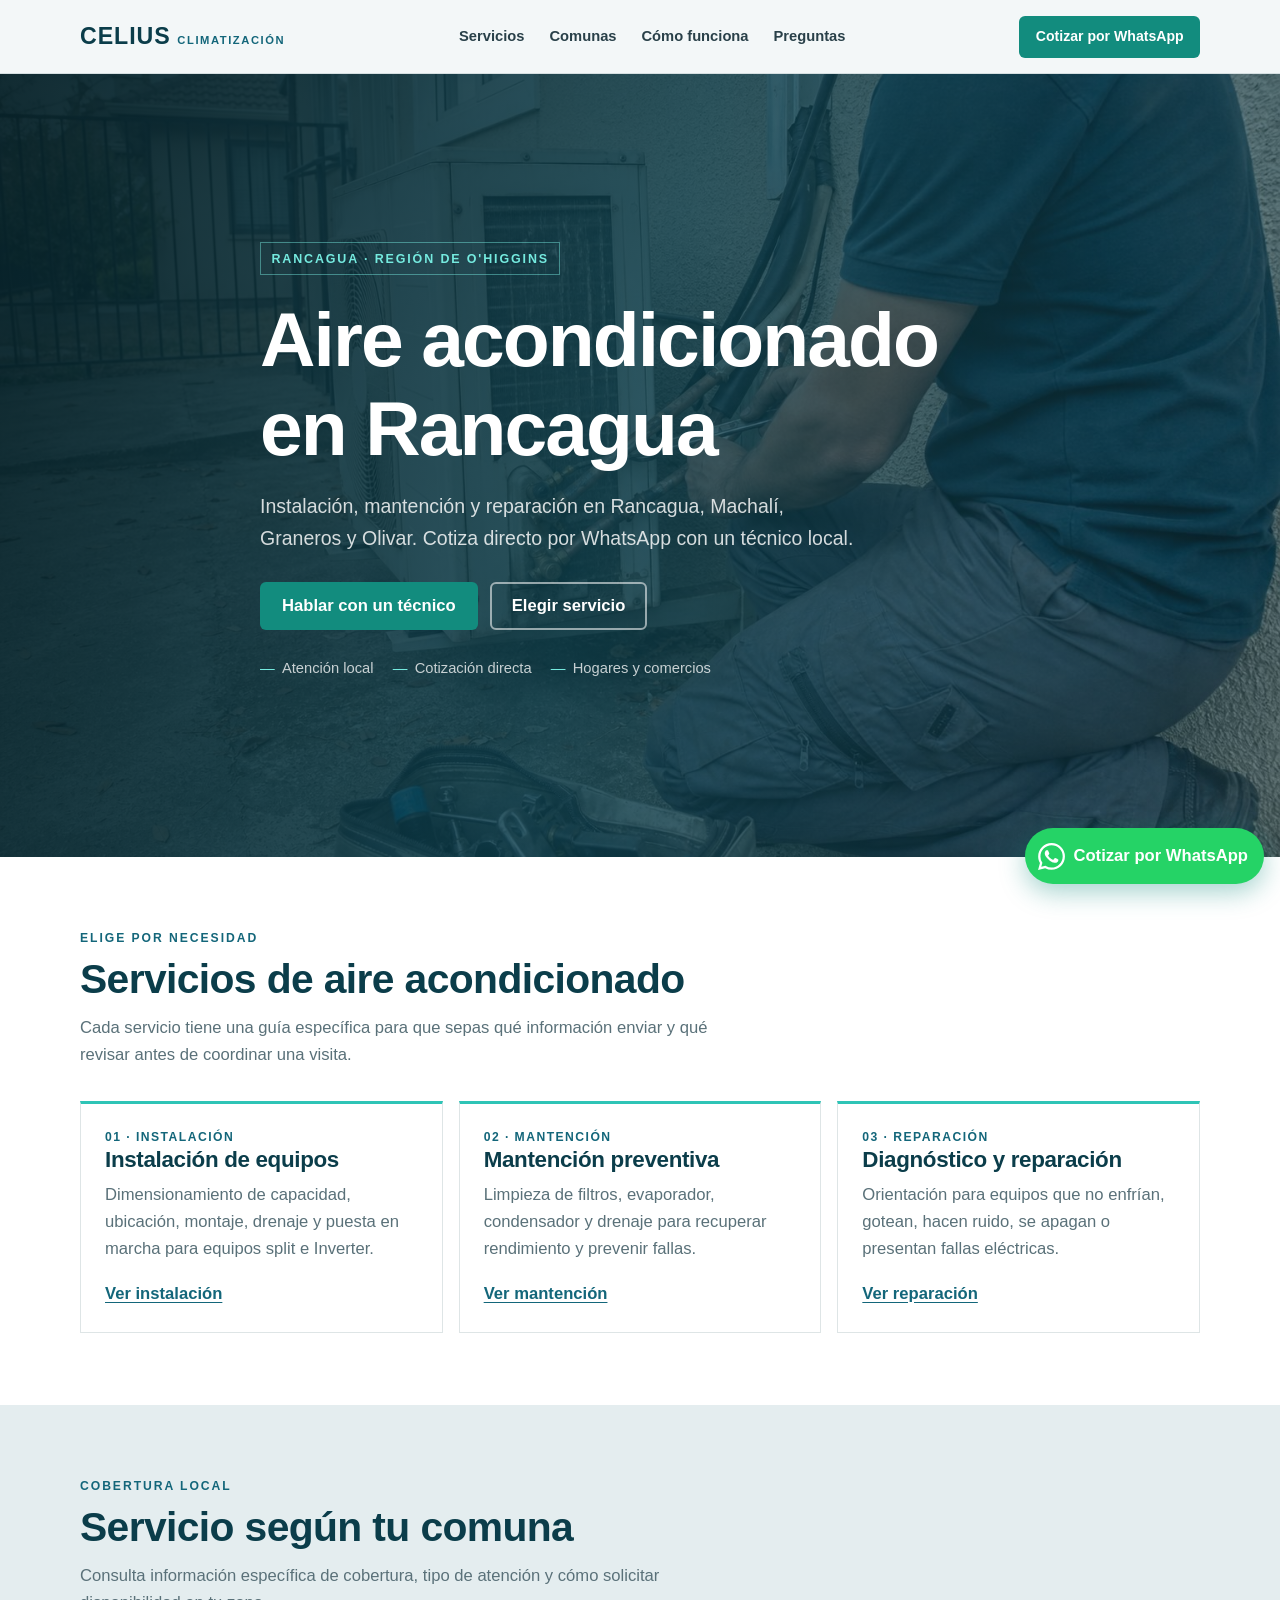
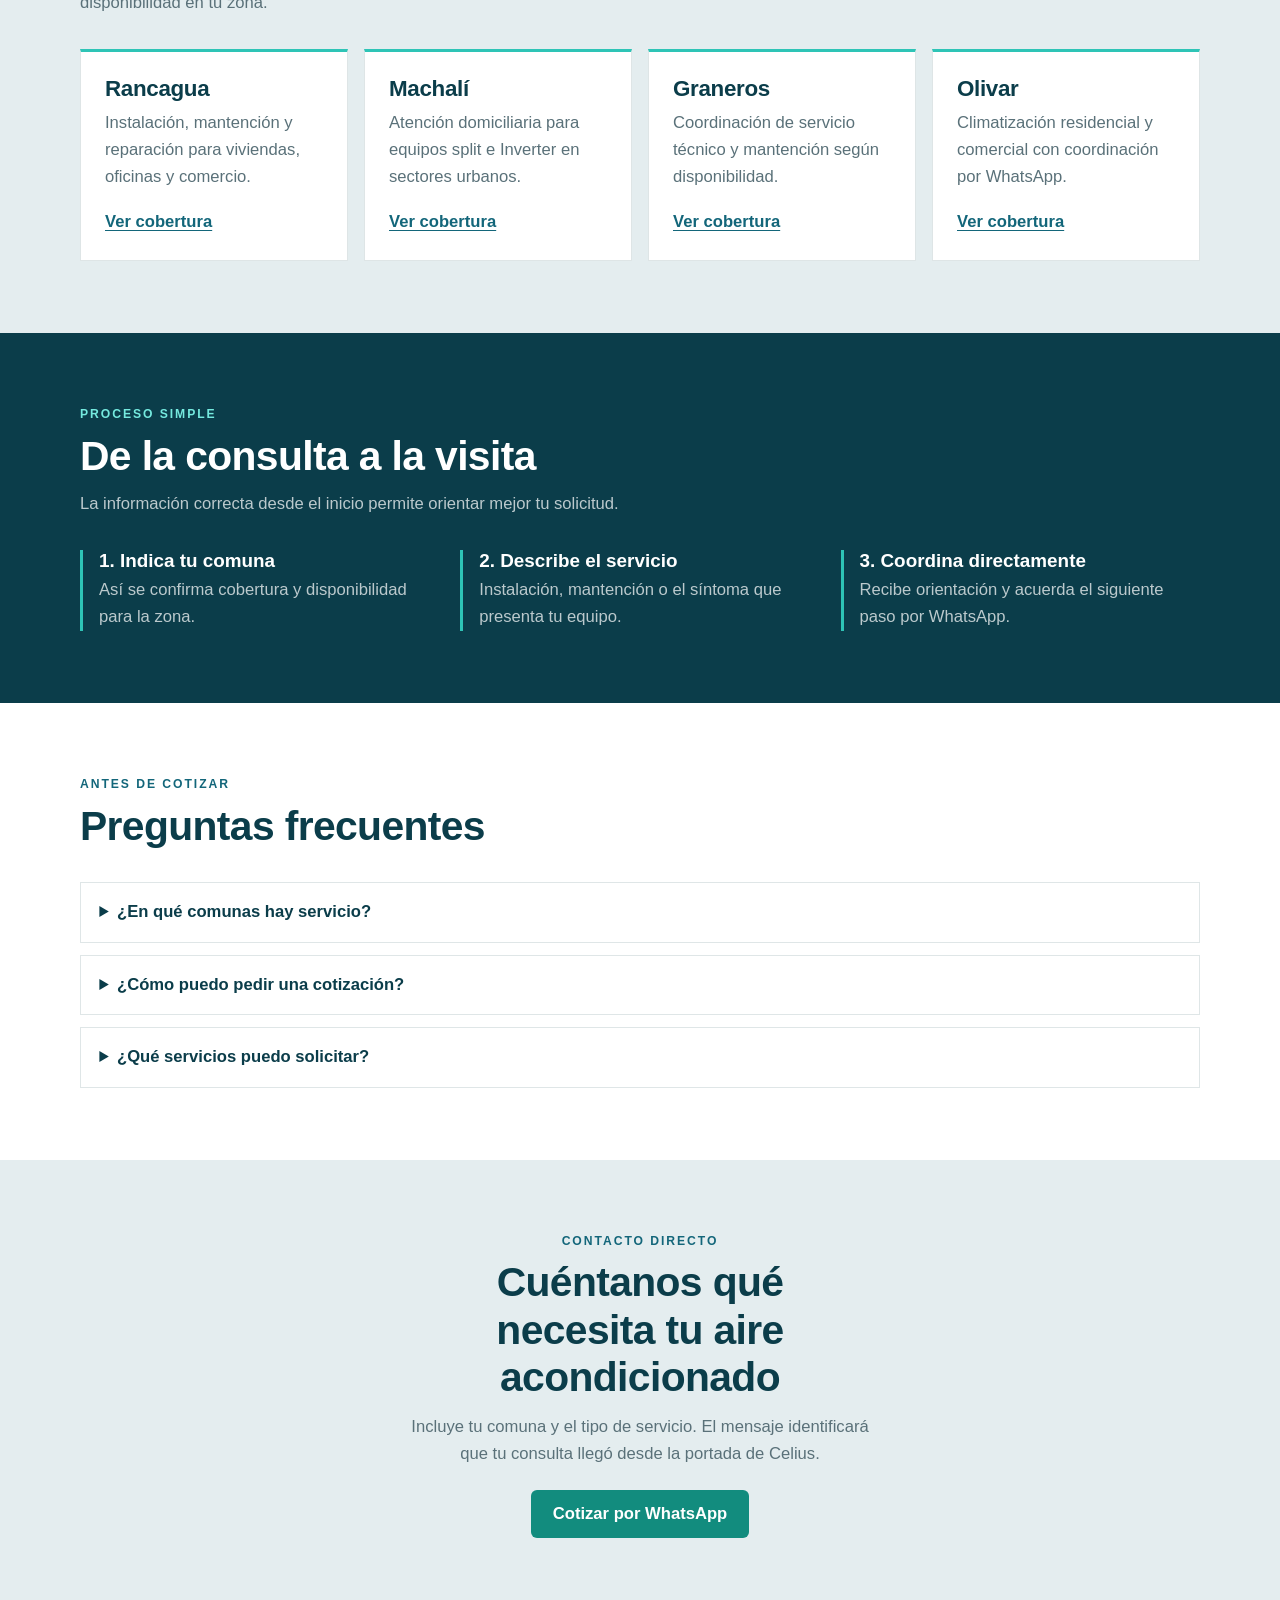
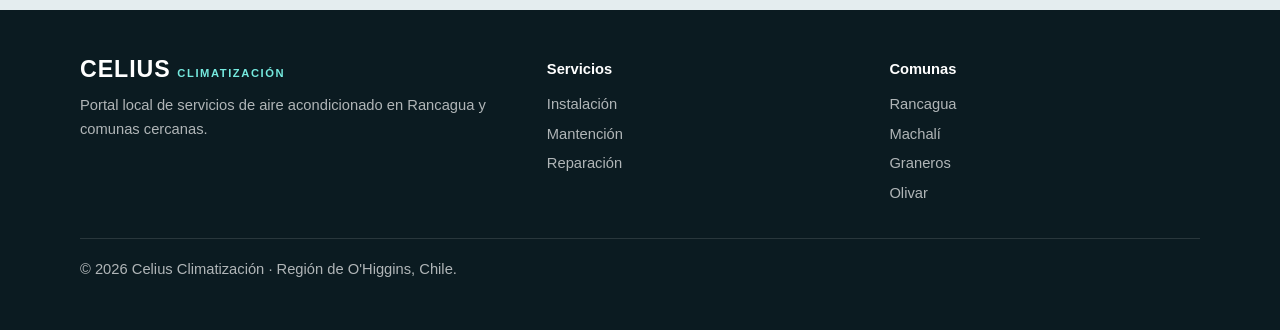
==== commit ee88a998: "refactor: update hero section text in index.html for clarity and local focus, and adjust heading wid" ====
--- a/index.html
+++ b/index.html
@@ -143,8 +143,8 @@
       </div>
       <div class="wrap hero-content">
         <span class="brand-kicker">Rancagua · Región de O'Higgins</span>
-        <h1 id="hero-title">Aire acondicionado sin vueltas</h1>
-        <p class="hero-lead">Encuentra instalación, mantención y reparación en Rancagua, Machalí, Graneros y Olivar. Describe lo que necesitas y cotiza directo por WhatsApp.</p>
+        <h1 id="hero-title">Aire acondicionado en Rancagua</h1>
+        <p class="hero-lead">Instalación, mantención y reparación en Rancagua, Machalí, Graneros y Olivar. Cotiza directo por WhatsApp con un técnico local.</p>
         <div class="hero-actions">
           <a class="btn btn-primary" href="#" data-wa data-wa-source="inicio-hero" data-wa-msg="Hola Celius Climatización, necesito ayuda con un aire acondicionado. Mi comuna es:">Hablar con un técnico</a>
           <a class="btn btn-light" href="#servicios">Elegir servicio</a>
--- a/assets/site.css
+++ b/assets/site.css
@@ -114,7 +114,7 @@
 h1 { font-size: clamp(2.15rem, 8vw, 4.8rem); letter-spacing: -.025em; }
 h2 { font-size: clamp(1.7rem, 4vw, 2.55rem); color: var(--brand); letter-spacing: -.015em; }
 h3 { font-size: 1.18rem; }
-.hero h1 { max-width: 15ch; }
+.hero h1 { max-width: 18ch; }
 .hero-lead, .page-hero p { max-width: 55ch; margin-top: 1.1rem; color: rgba(255,255,255,.82); font-size: clamp(1.05rem, 2.5vw, 1.22rem); }
 .hero-actions { display: flex; flex-wrap: wrap; gap: .75rem; margin-top: 1.75rem; }
 .proof-line { display: flex; flex-wrap: wrap; gap: .65rem 1.2rem; margin-top: 1.65rem; color: rgba(255,255,255,.76); font-size: .92rem; }
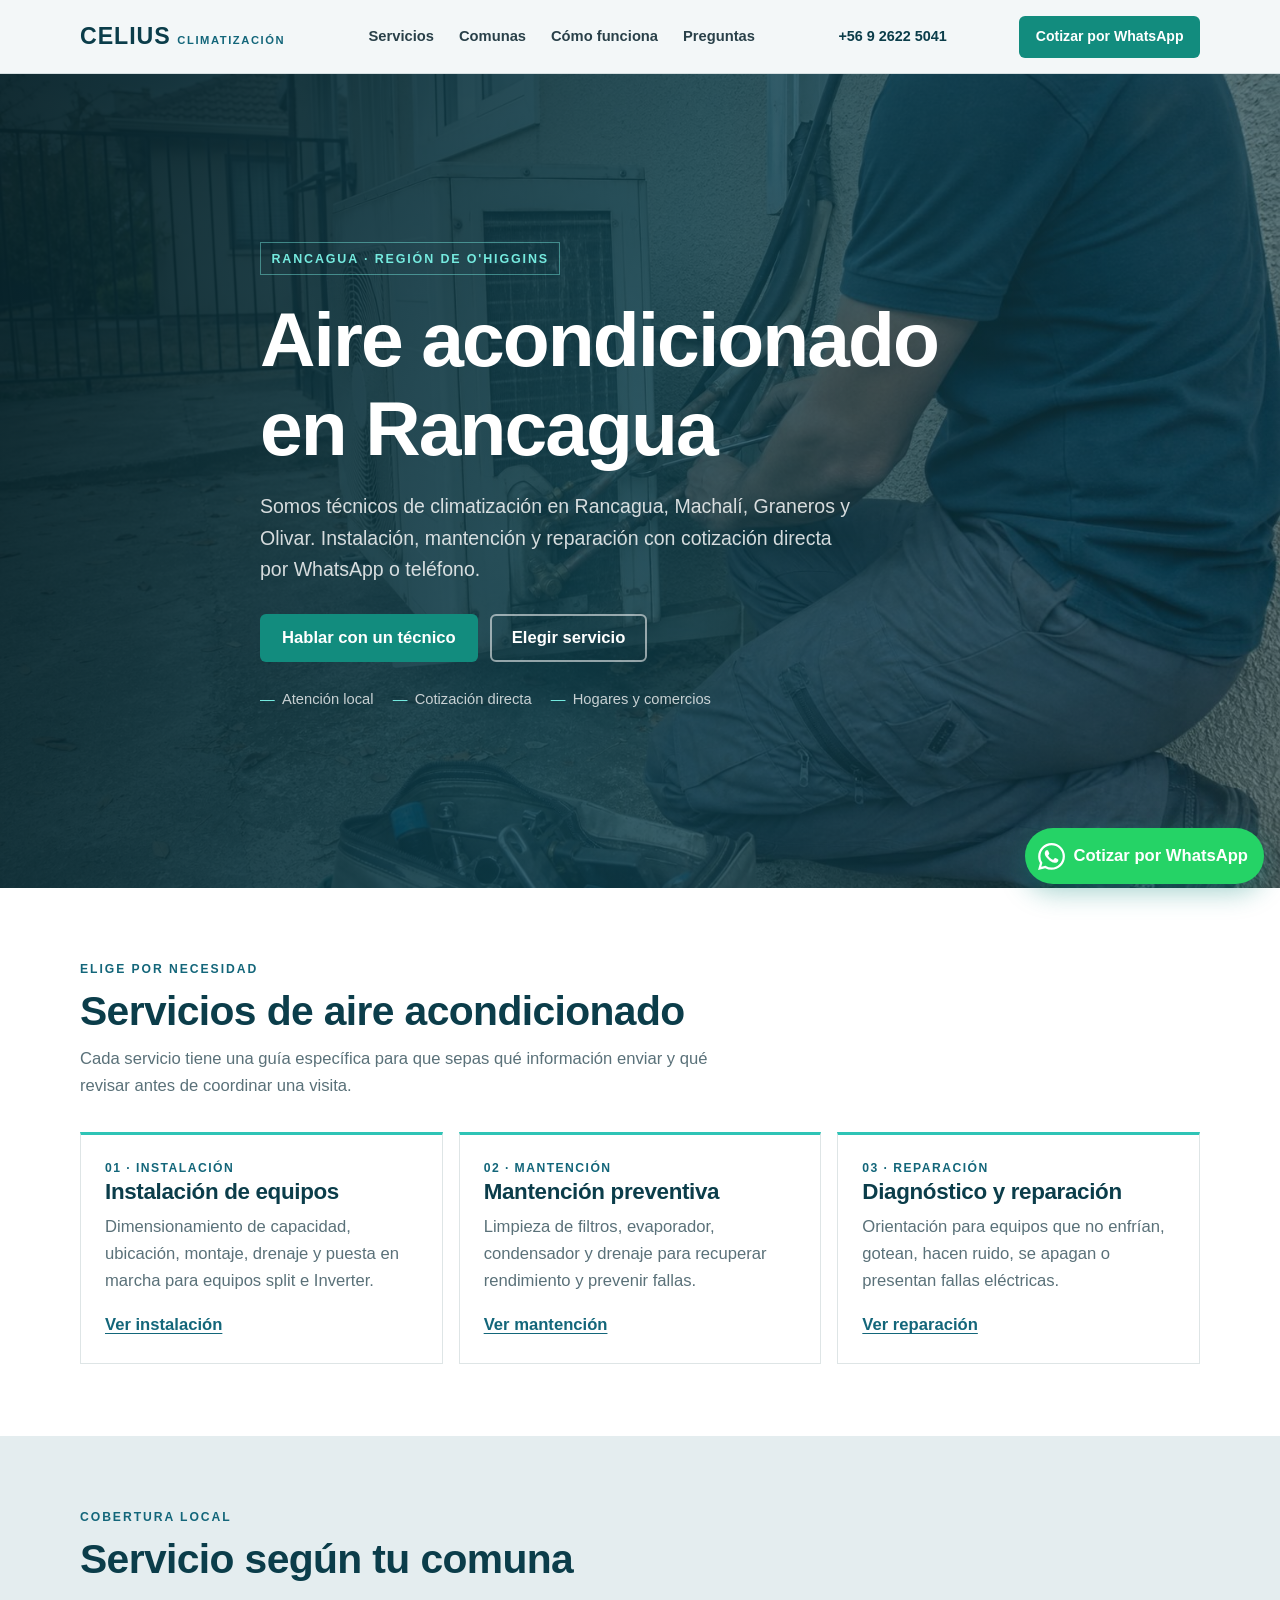
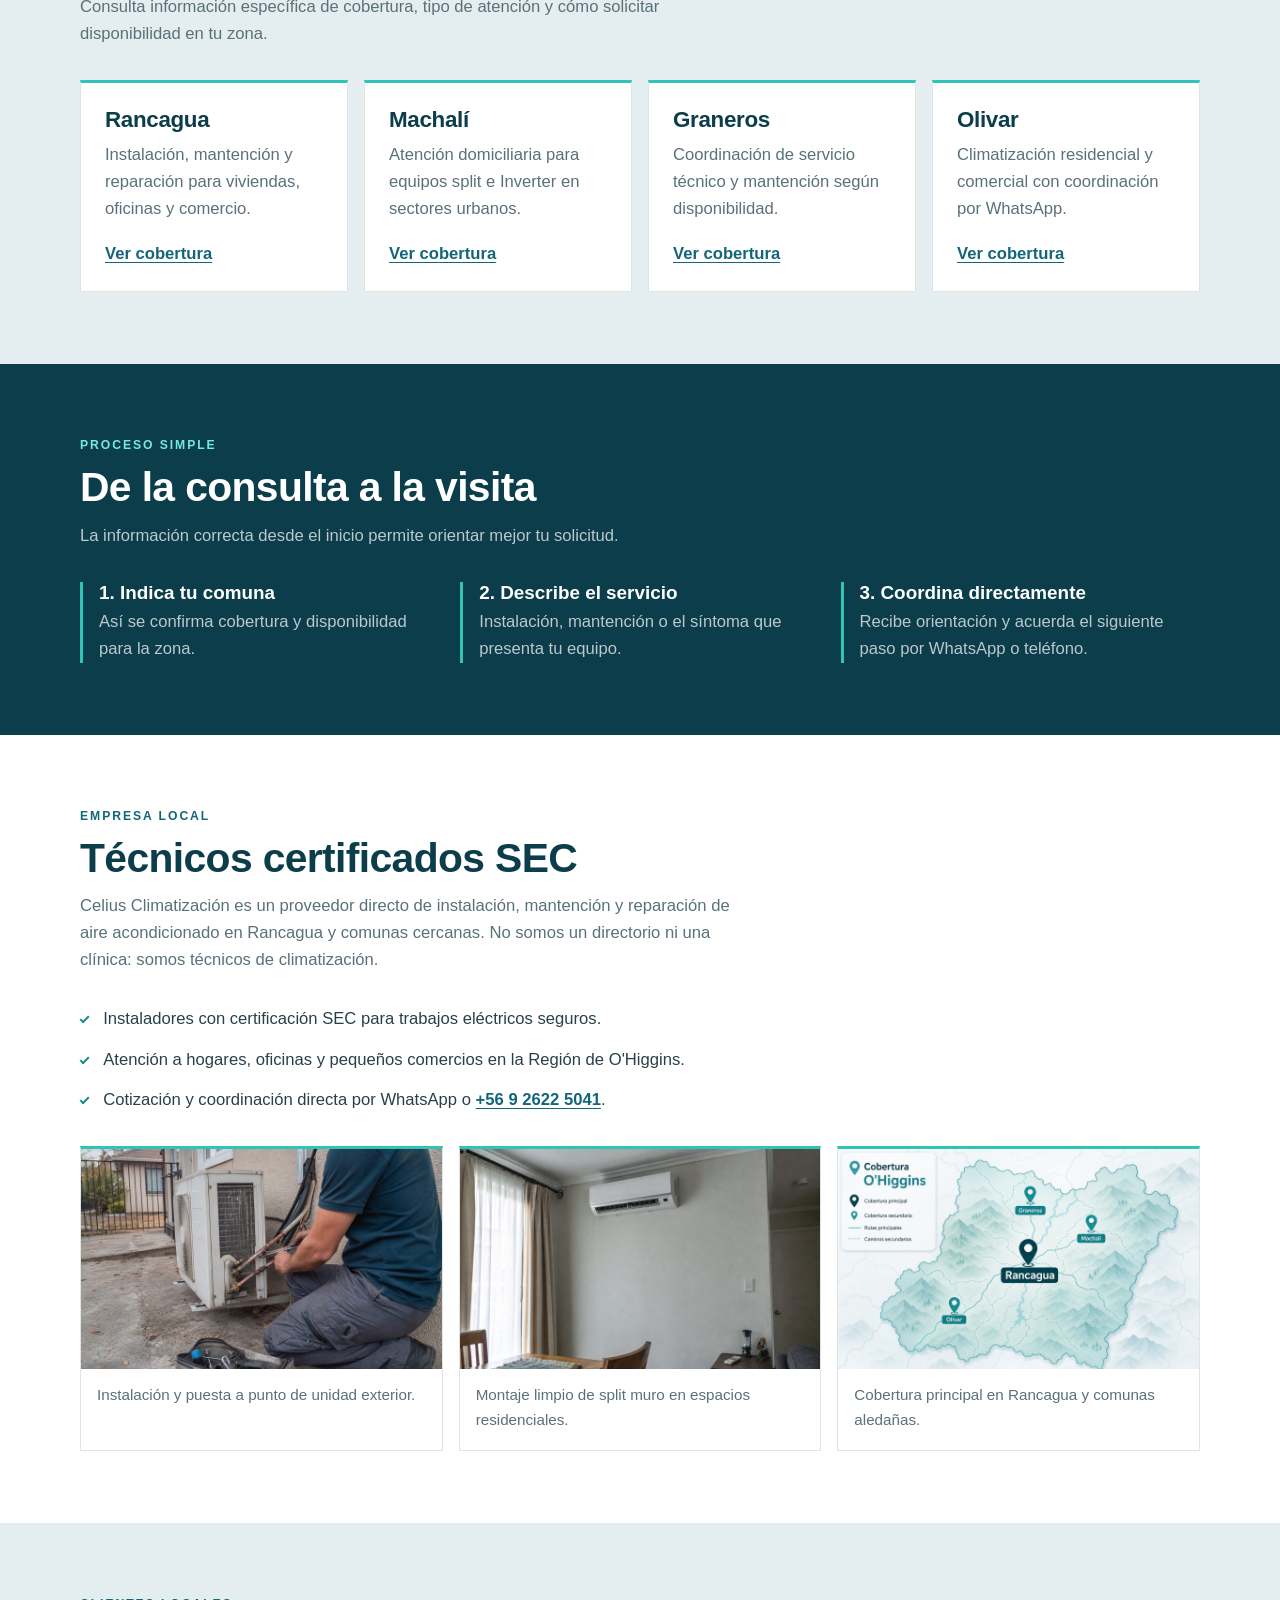
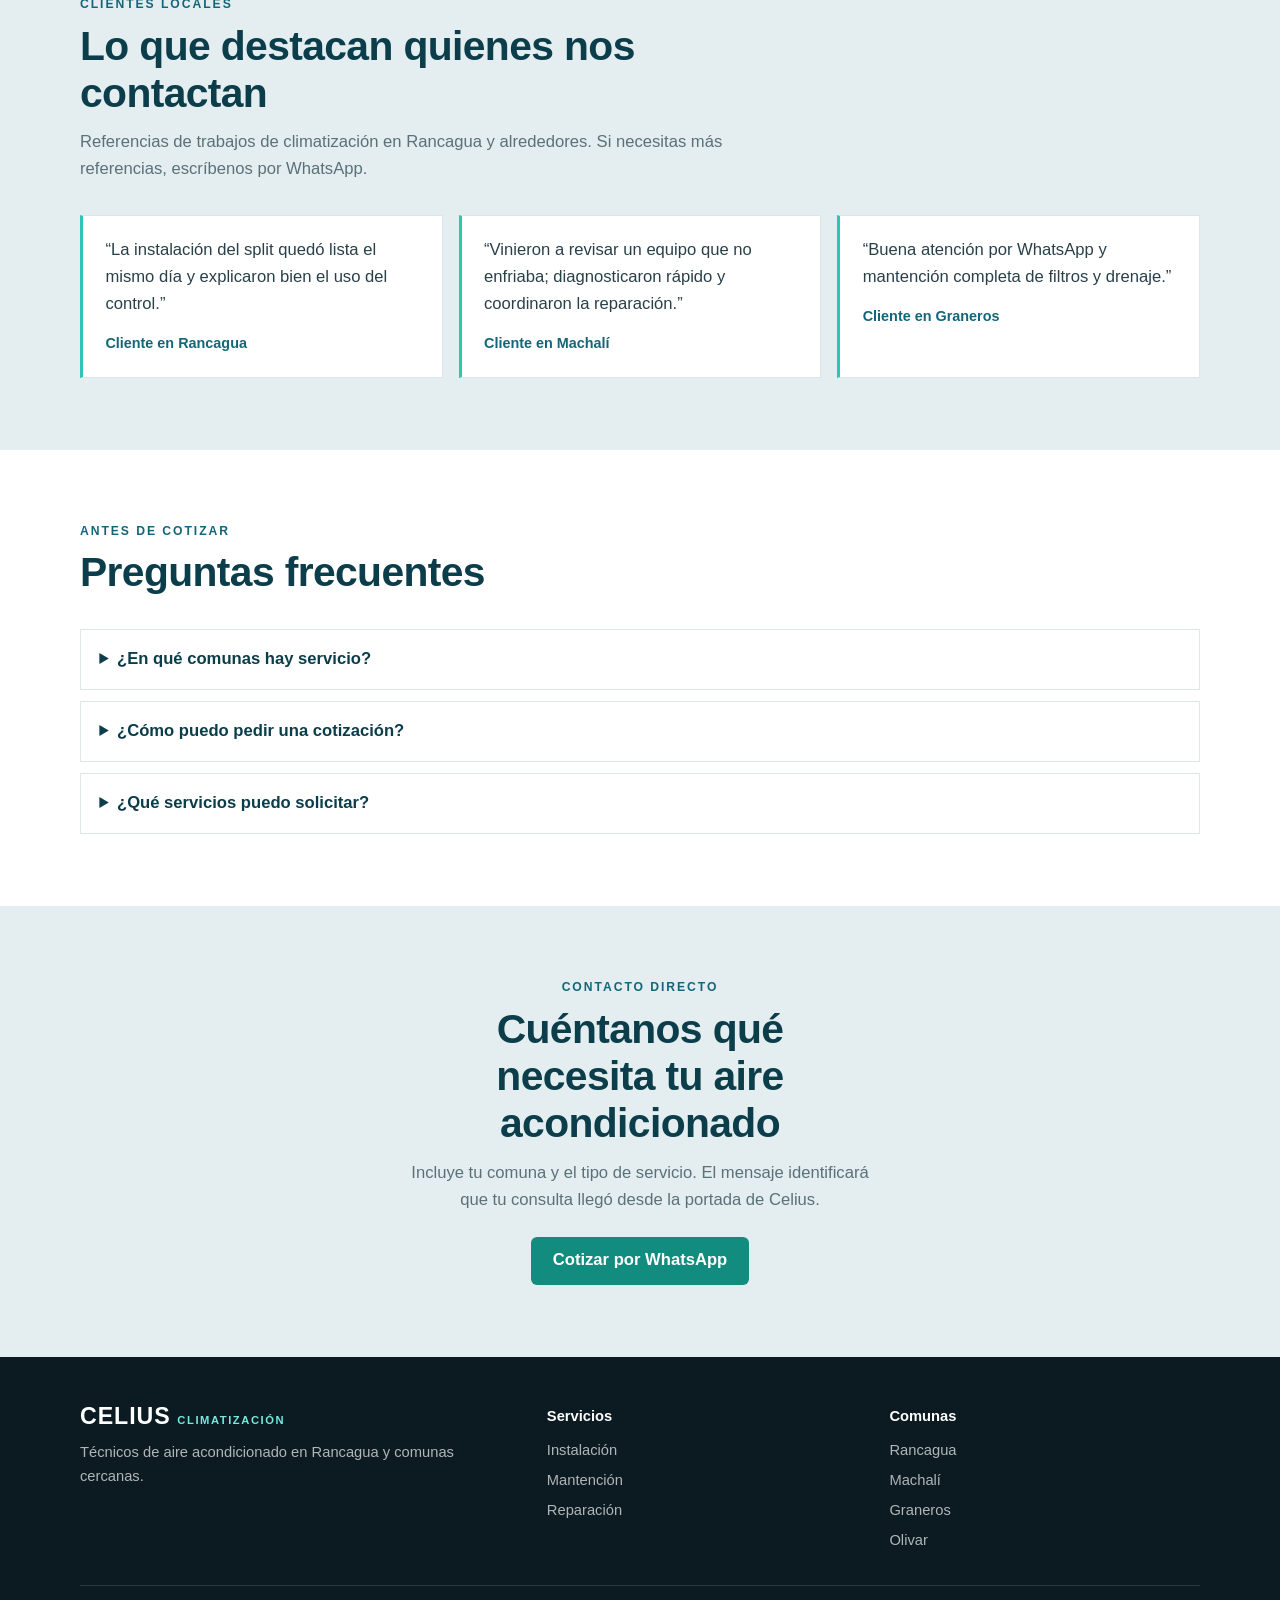
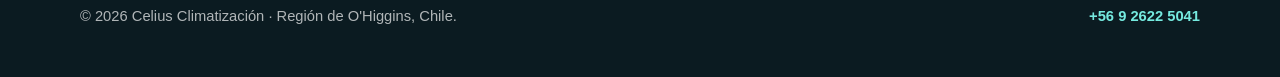
==== commit 027194f9: "Clarify Celius as a local HVAC provider and enable GA4 contact events. Strengthen entity signals (sc" ====
--- a/index.html
+++ b/index.html
@@ -15,7 +15,7 @@
   <link rel="icon" type="image/png" href="/favicon-32.png" sizes="32x32">
   <link rel="apple-touch-icon" href="/favicon-32.png">
   <link rel="preload" as="image" href="/images/hero-instalacion-exterior.jpg" fetchpriority="high">
-  <link rel="stylesheet" href="/assets/site.css?v=20260730">
+  <link rel="stylesheet" href="/assets/site.css?v=20261112">
   <link rel="alternate" type="text/plain" title="LLMs.txt" href="https://www.celius.cl/llms.txt">
   <meta property="og:type" content="website">
   <meta property="og:locale" content="es_CL">
@@ -31,6 +31,7 @@
   <meta name="twitter:title" content="Aire Acondicionado en Rancagua | Celius Climatización">
   <meta name="twitter:description" content="Cotiza instalación, mantención o reparación en Rancagua y alrededores.">
   <meta name="twitter:image" content="https://www.celius.cl/images/hero-instalacion-exterior.jpg">
+  <!-- GA4 (G-91S6S167R1) se carga desde /assets/site.js — un solo lugar. -->
   <script type="application/ld+json">
   {
     "@context": "https://schema.org",
@@ -49,21 +50,24 @@
         "@id": "https://www.celius.cl/#webpage",
         "url": "https://www.celius.cl/",
         "name": "Aire Acondicionado en Rancagua | Celius Climatización",
-        "description": "Portal local para cotizar instalación, mantención y reparación de aire acondicionado en Rancagua, Machalí, Graneros y Olivar.",
+        "description": "Técnicos de aire acondicionado en Rancagua, Machalí, Graneros y Olivar: instalación, mantención y reparación con cotización directa.",
         "isPartOf": {"@id": "https://www.celius.cl/#website"},
         "about": {"@id": "https://www.celius.cl/#business"},
         "inLanguage": "es-CL",
         "primaryImageOfPage": {"@type": "ImageObject", "url": "https://www.celius.cl/images/hero-instalacion-exterior.jpg"}
       },
       {
-        "@type": "HVACBusiness",
+        "@type": ["HVACBusiness", "LocalBusiness"],
         "@id": "https://www.celius.cl/#business",
         "name": "Celius Climatización",
-        "alternateName": "Celius Aire Acondicionado",
+        "alternateName": ["Celius", "Celius Aire Acondicionado"],
+        "legalName": "Celius Climatización",
         "url": "https://www.celius.cl/",
         "telephone": "+56926225041",
         "image": "https://www.celius.cl/images/hero-instalacion-exterior.jpg",
+        "logo": "https://www.celius.cl/favicon-32.png",
         "priceRange": "$$",
+        "description": "Técnicos de aire acondicionado en Rancagua: instalación, mantención y reparación de climatización para hogares y comercios.",
         "address": {
           "@type": "PostalAddress",
           "addressLocality": "Rancagua",
@@ -74,8 +78,20 @@
           {"@type": "City", "name": "Rancagua"},
           {"@type": "City", "name": "Machalí"},
           {"@type": "City", "name": "Graneros"},
-          {"@type": "City", "name": "Olivar"}
+          {"@type": "City", "name": "Olivar"},
+          {"@type": "AdministrativeArea", "name": "Región de O'Higgins"}
         ],
+        "knowsAbout": ["aire acondicionado", "climatización", "instalación split", "mantención inverter", "certificación SEC"],
+        "sameAs": [],
+        "hasCredential": {
+          "@type": "EducationalOccupationalCredential",
+          "name": "Instalador autorizado SEC",
+          "credentialCategory": "Certificación SEC",
+          "recognizedBy": {
+            "@type": "Organization",
+            "name": "Superintendencia de Electricidad y Combustibles"
+          }
+        },
         "openingHoursSpecification": {
           "@type": "OpeningHoursSpecification",
           "dayOfWeek": ["Monday", "Tuesday", "Wednesday", "Thursday", "Friday", "Saturday"],
@@ -132,7 +148,8 @@
           <li><a href="/#preguntas">Preguntas</a></li>
         </ul>
       </nav>
-      <a class="btn btn-primary header-cta" href="#" data-wa data-wa-source="inicio-header" data-wa-msg="Hola Celius Climatización, necesito cotizar un servicio de aire acondicionado. Mi comuna es:">Cotizar por WhatsApp</a>
+      <a class="header-phone" href="tel:+56926225041">+56 9 2622 5041</a>
+      <a class="btn btn-primary header-cta" href="https://wa.me/56926225041" data-wa data-wa-source="inicio-header" data-wa-msg="Hola Celius Climatización, necesito cotizar un servicio de aire acondicionado. Mi comuna es:">Cotizar por WhatsApp</a>
     </div>
   </header>
 
@@ -144,9 +161,9 @@
       <div class="wrap hero-content">
         <span class="brand-kicker">Rancagua · Región de O'Higgins</span>
         <h1 id="hero-title">Aire acondicionado en Rancagua</h1>
-        <p class="hero-lead">Instalación, mantención y reparación en Rancagua, Machalí, Graneros y Olivar. Cotiza directo por WhatsApp con un técnico local.</p>
+        <p class="hero-lead">Somos técnicos de climatización en Rancagua, Machalí, Graneros y Olivar. Instalación, mantención y reparación con cotización directa por WhatsApp o teléfono.</p>
         <div class="hero-actions">
-          <a class="btn btn-primary" href="#" data-wa data-wa-source="inicio-hero" data-wa-msg="Hola Celius Climatización, necesito ayuda con un aire acondicionado. Mi comuna es:">Hablar con un técnico</a>
+          <a class="btn btn-primary" href="https://wa.me/56926225041" data-wa data-wa-source="inicio-hero" data-wa-msg="Hola Celius Climatización, necesito ayuda con un aire acondicionado. Mi comuna es:">Hablar con un técnico</a>
           <a class="btn btn-light" href="#servicios">Elegir servicio</a>
         </div>
         <div class="proof-line" aria-label="Características del servicio">
@@ -211,7 +228,60 @@
         <div class="feature-grid">
           <article class="feature reveal"><h3>1. Indica tu comuna</h3><p>Así se confirma cobertura y disponibilidad para la zona.</p></article>
           <article class="feature reveal"><h3>2. Describe el servicio</h3><p>Instalación, mantención o el síntoma que presenta tu equipo.</p></article>
-          <article class="feature reveal"><h3>3. Coordina directamente</h3><p>Recibe orientación y acuerda el siguiente paso por WhatsApp.</p></article>
+          <article class="feature reveal"><h3>3. Coordina directamente</h3><p>Recibe orientación y acuerda el siguiente paso por WhatsApp o teléfono.</p></article>
+        </div>
+      </div>
+    </section>
+
+    <section class="surface" id="confianza">
+      <div class="wrap">
+        <div class="section-head reveal">
+          <span class="eyebrow">Empresa local</span>
+          <h2>Técnicos certificados SEC</h2>
+          <p>Celius Climatización es un proveedor directo de instalación, mantención y reparación de aire acondicionado en Rancagua y comunas cercanas. No somos un directorio ni una clínica: somos técnicos de climatización.</p>
+        </div>
+        <ul class="trust-points reveal">
+          <li>Instaladores con certificación SEC para trabajos eléctricos seguros.</li>
+          <li>Atención a hogares, oficinas y pequeños comercios en la Región de O'Higgins.</li>
+          <li>Cotización y coordinación directa por WhatsApp o <a class="text-link" href="tel:+56926225041">+56 9 2622 5041</a>.</li>
+        </ul>
+        <div class="work-grid" style="margin-top:2rem">
+          <figure class="work-card reveal">
+            <img src="/images/hero-instalacion-exterior.jpg" alt="Técnico Celius instalando unidad exterior de aire acondicionado en Rancagua" width="1536" height="1024" loading="lazy" decoding="async">
+            <p>Instalación y puesta a punto de unidad exterior.</p>
+          </figure>
+          <figure class="work-card reveal">
+            <img src="/images/servicios-unidad-interior.jpg" alt="Unidad interior split instalada en vivienda de Rancagua por Celius Climatización" width="1536" height="1024" loading="lazy" decoding="async">
+            <p>Montaje limpio de split muro en espacios residenciales.</p>
+          </figure>
+          <figure class="work-card reveal">
+            <img src="/images/cobertura-ohiggins.jpg" alt="Mapa de cobertura Celius Climatización en Rancagua, Machalí, Graneros y Olivar" width="1536" height="1024" loading="lazy" decoding="async">
+            <p>Cobertura principal en Rancagua y comunas aledañas.</p>
+          </figure>
+        </div>
+      </div>
+    </section>
+
+    <section class="deep" id="opiniones">
+      <div class="wrap">
+        <div class="section-head reveal">
+          <span class="eyebrow">Clientes locales</span>
+          <h2>Lo que destacan quienes nos contactan</h2>
+          <p>Referencias de trabajos de climatización en Rancagua y alrededores. Si necesitas más referencias, escríbenos por WhatsApp.</p>
+        </div>
+        <div class="quote-grid">
+          <blockquote class="quote-card reveal">
+            <p>“La instalación del split quedó lista el mismo día y explicaron bien el uso del control.”</p>
+            <cite>Cliente en Rancagua</cite>
+          </blockquote>
+          <blockquote class="quote-card reveal">
+            <p>“Vinieron a revisar un equipo que no enfriaba; diagnosticaron rápido y coordinaron la reparación.”</p>
+            <cite>Cliente en Machalí</cite>
+          </blockquote>
+          <blockquote class="quote-card reveal">
+            <p>“Buena atención por WhatsApp y mantención completa de filtros y drenaje.”</p>
+            <cite>Cliente en Graneros</cite>
+          </blockquote>
         </div>
       </div>
     </section>
@@ -235,7 +305,7 @@
         <span class="eyebrow">Contacto directo</span>
         <h2>Cuéntanos qué necesita tu aire acondicionado</h2>
         <p>Incluye tu comuna y el tipo de servicio. El mensaje identificará que tu consulta llegó desde la portada de Celius.</p>
-        <a class="btn btn-primary" href="#" data-wa data-wa-source="inicio-cta-final" data-wa-msg="Hola Celius Climatización, quiero cotizar un servicio. Mi comuna es:">Cotizar por WhatsApp</a>
+        <a class="btn btn-primary" href="https://wa.me/56926225041" data-wa data-wa-source="inicio-cta-final" data-wa-msg="Hola Celius Climatización, quiero cotizar un servicio. Mi comuna es:">Cotizar por WhatsApp</a>
       </div>
     </section>
   </main>
@@ -244,7 +314,7 @@
     <div class="wrap footer-grid">
       <div>
         <a class="logo" href="/"><span class="logo-mark">Celius</span><span class="logo-sub">Climatización</span></a>
-        <p>Portal local de servicios de aire acondicionado en Rancagua y comunas cercanas.</p>
+        <p>Técnicos de aire acondicionado en Rancagua y comunas cercanas.</p>
       </div>
       <div>
         <p class="footer-title">Servicios</p>
@@ -264,13 +334,13 @@
         </ul>
       </div>
     </div>
-    <div class="wrap footer-meta"><p>© <span id="year"></span> Celius Climatización · Región de O'Higgins, Chile.</p></div>
+    <div class="wrap footer-meta"><p>© <span id="year"></span> Celius Climatización · Región de O'Higgins, Chile.</p><p class="footer-contact"><a href="tel:+56926225041">+56 9 2622 5041</a></p></div>
   </footer>
 
-  <a class="wa-float" href="#" data-wa data-wa-source="inicio-flotante" data-wa-msg="Hola Celius Climatización, necesito cotizar un servicio de aire acondicionado. Mi comuna es:" aria-label="Contactar por WhatsApp">
+  <a class="wa-float" href="https://wa.me/56926225041" data-wa data-wa-source="inicio-flotante" data-wa-msg="Hola Celius Climatización, necesito cotizar un servicio de aire acondicionado. Mi comuna es:" aria-label="Contactar por WhatsApp">
     <svg viewBox="0 0 24 24" aria-hidden="true" fill="currentColor"><path d="M17.472 14.382c-.297-.149-1.758-.867-2.03-.967-.273-.099-.471-.148-.67.15-.197.297-.767.966-.94 1.164-.173.199-.347.223-.644.075-.297-.15-1.255-.463-2.39-1.475-.883-.788-1.48-1.761-1.653-2.059-.173-.297-.018-.458.13-.606.134-.133.298-.347.446-.52.149-.174.198-.298.298-.497.099-.198.05-.371-.025-.52-.075-.149-.669-1.612-.916-2.207-.242-.579-.487-.5-.669-.51-.173-.008-.371-.01-.57-.01-.198 0-.52.074-.792.372-.272.297-1.04 1.016-1.04 2.479 0 1.462 1.065 2.875 1.213 3.074.149.198 2.096 3.2 5.077 4.487.709.306 1.262.489 1.694.625.712.227 1.36.195 1.871.118.571-.085 1.758-.719 2.006-1.413.248-.694.248-1.289.173-1.413-.074-.124-.272-.198-.57-.347m-5.421 7.403h-.004a9.87 9.87 0 01-5.031-1.378l-.361-.214-3.741.982.998-3.648-.235-.374a9.86 9.86 0 01-1.51-5.26c.001-5.45 4.436-9.884 9.888-9.884 2.64 0 5.122 1.03 6.988 2.898a9.825 9.825 0 012.893 6.994c-.003 5.45-4.435 9.884-9.885 9.884m8.413-18.297A11.815 11.815 0 0012.05 0C5.495 0 .16 5.335.157 11.892c0 2.096.547 4.142 1.588 5.945L.057 24l6.305-1.654a11.882 11.882 0 005.683 1.448h.005c6.554 0 11.89-5.335 11.893-11.893a11.821 11.821 0 00-3.48-8.413z"/></svg>
     <span class="wa-label">Cotizar por WhatsApp</span>
   </a>
-  <script src="/assets/site.js?v=20260730" defer></script>
+  <script src="/assets/site.js?v=20261112" defer></script>
 </body>
 </html>
--- a/assets/site.css
+++ b/assets/site.css
@@ -79,6 +79,14 @@
 .site-nav ul { list-style: none; display: flex; flex-direction: column; gap: .2rem; }
 .site-nav a { display: block; padding: .7rem .55rem; font-size: .92rem; font-weight: 650; color: var(--ink-soft); }
 .site-nav a:hover, .site-nav a:focus-visible { color: var(--brand); background: var(--paper-deep); outline: none; }
+.header-phone {
+  display: none;
+  color: var(--brand);
+  font-weight: 750;
+  font-size: .9rem;
+  white-space: nowrap;
+}
+.header-phone:hover, .header-phone:focus-visible { color: var(--brand-mid); outline: none; }
 .header-cta { display: none; }
 
 .btn {
@@ -184,7 +192,35 @@
 .footer-title { color: var(--white); font-family: var(--display); font-weight: 750; margin-bottom: .65rem; }
 .footer-links { list-style: none; display: grid; gap: .38rem; }
 .footer-links a:hover { color: var(--white); }
-.footer-meta { margin-top: 2rem; padding-top: 1.2rem; border-top: 1px solid rgba(255,255,255,.12); }
+.footer-meta {
+  margin-top: 2rem; padding-top: 1.2rem; border-top: 1px solid rgba(255,255,255,.12);
+  display: flex; flex-wrap: wrap; gap: .75rem 1.5rem; align-items: center; justify-content: space-between;
+}
+.footer-contact a { color: var(--frost-bright); font-weight: 750; }
+.footer-contact a:hover, .footer-contact a:focus-visible { color: var(--white); outline: none; }
+
+.work-grid { display: grid; gap: 1rem; }
+.work-card {
+  overflow: hidden; background: var(--white); border: 1px solid var(--line); border-top: 3px solid var(--frost);
+}
+.work-card img { width: 100%; height: 220px; object-fit: cover; }
+.work-card p { padding: .9rem 1rem 1.1rem; color: var(--muted); font-size: .95rem; }
+.quote-grid { display: grid; gap: 1rem; }
+.quote-card {
+  padding: 1.35rem 1.4rem; background: var(--white); border: 1px solid var(--line);
+  border-left: 3px solid var(--frost);
+}
+.quote-card p { color: var(--ink-soft); }
+.quote-card cite {
+  display: block; margin-top: .85rem; color: var(--brand-mid);
+  font-style: normal; font-weight: 750; font-size: .9rem;
+}
+.trust-points { display: grid; gap: .85rem; margin-top: 1.25rem; list-style: none; }
+.trust-points li { position: relative; padding-left: 1.45rem; color: var(--ink-soft); }
+.trust-points li::before {
+  content: ""; position: absolute; left: 0; top: .62em; width: .55rem; height: .3rem;
+  border-left: 2px solid var(--cta); border-bottom: 2px solid var(--cta); transform: rotate(-45deg);
+}
 
 .wa-float {
   position: fixed; right: max(1rem, env(safe-area-inset-right)); bottom: max(1rem, env(safe-area-inset-bottom)); z-index: 50;
@@ -203,6 +239,8 @@
   .feature-grid { grid-template-columns: repeat(3, 1fr); }
   .split { grid-template-columns: 1fr 1fr; gap: 3rem; }
   .footer-grid { grid-template-columns: 1.4fr 1fr 1fr; }
+  .work-grid { grid-template-columns: repeat(3, 1fr); }
+  .quote-grid { grid-template-columns: repeat(3, 1fr); }
 }
 
 @media (min-width: 900px) {
@@ -211,6 +249,7 @@
   .site-nav { position: static; inset: auto; padding: 0; border: 0; background: transparent; transform: none; opacity: 1; pointer-events: auto; }
   .site-nav ul { flex-direction: row; align-items: center; }
   .site-nav a { padding: .45rem .68rem; }
+  .header-phone { display: inline-flex; align-items: center; }
   .header-cta { display: inline-flex; min-height: 42px; padding: .5rem .9rem; font-size: .88rem; }
   .card-grid.cols-4 { grid-template-columns: repeat(4, 1fr); }
   .hero-content { padding: 6rem 0 6.5rem; }
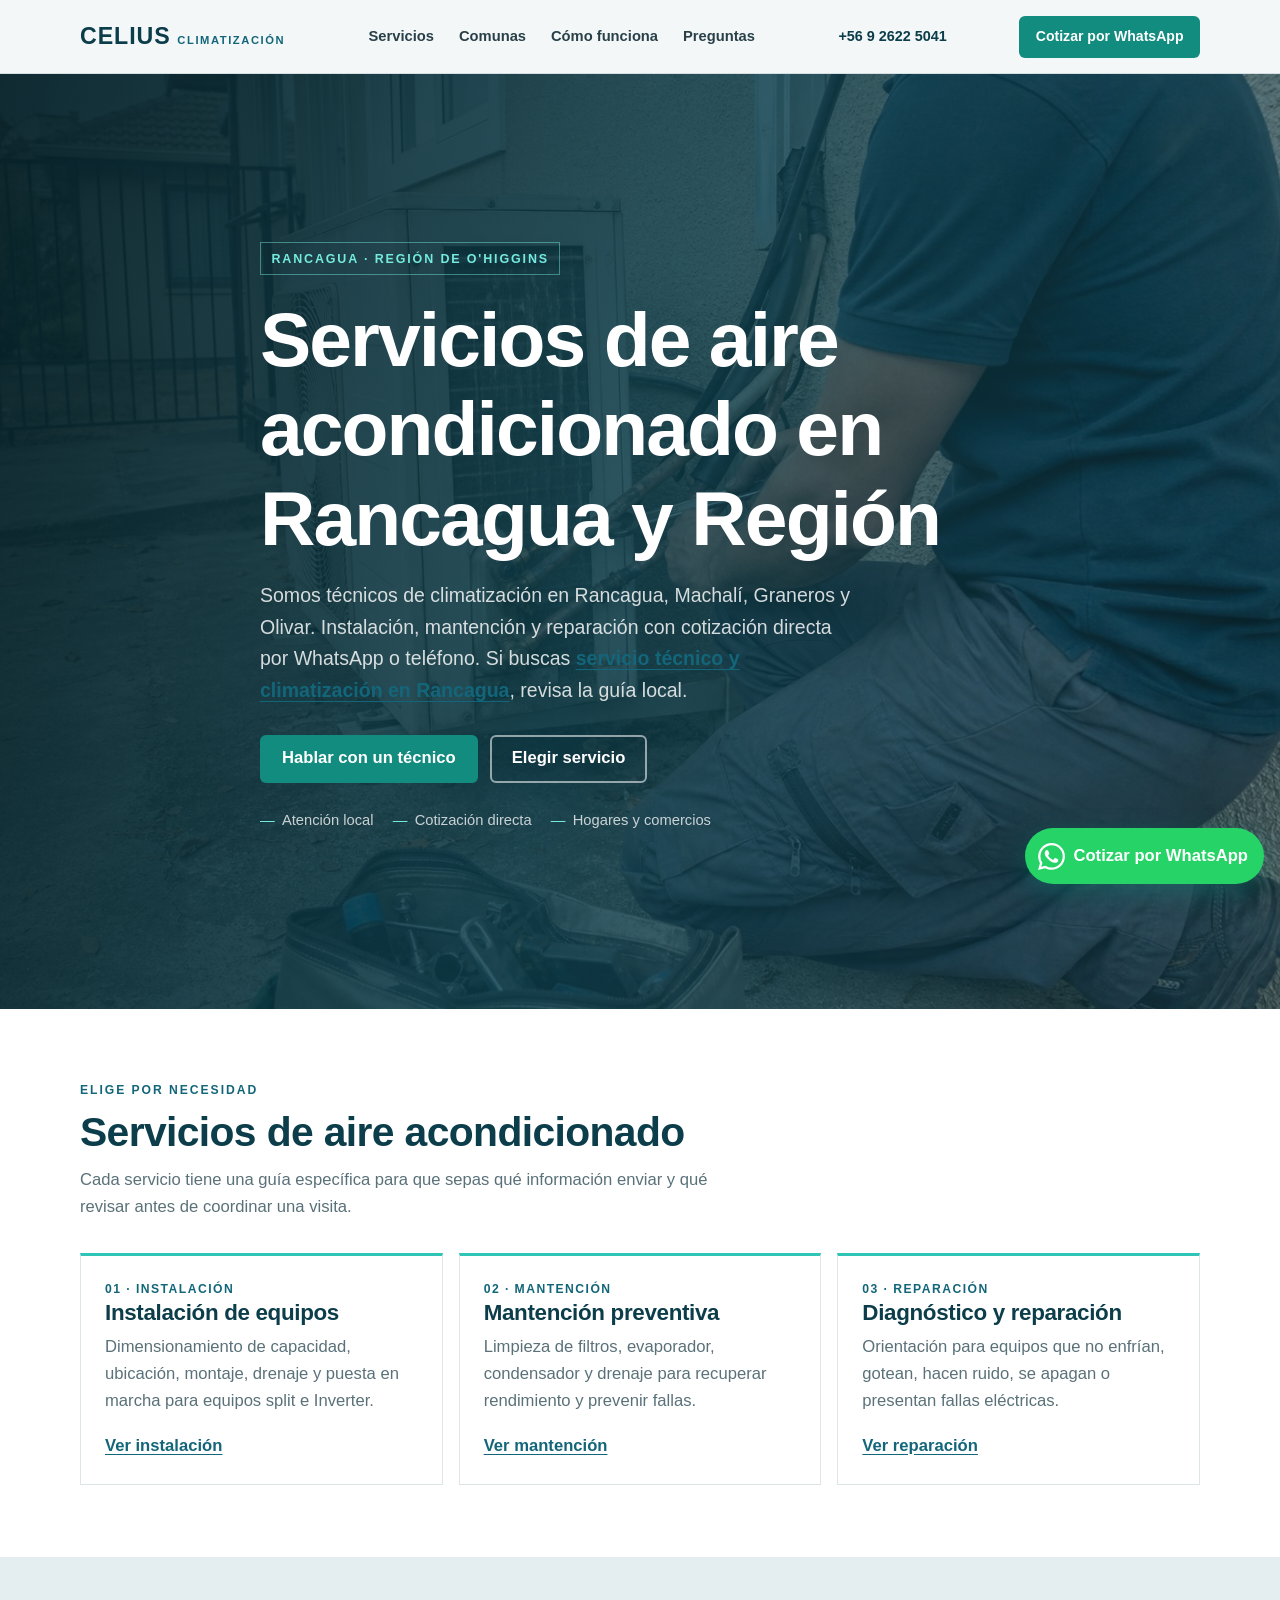
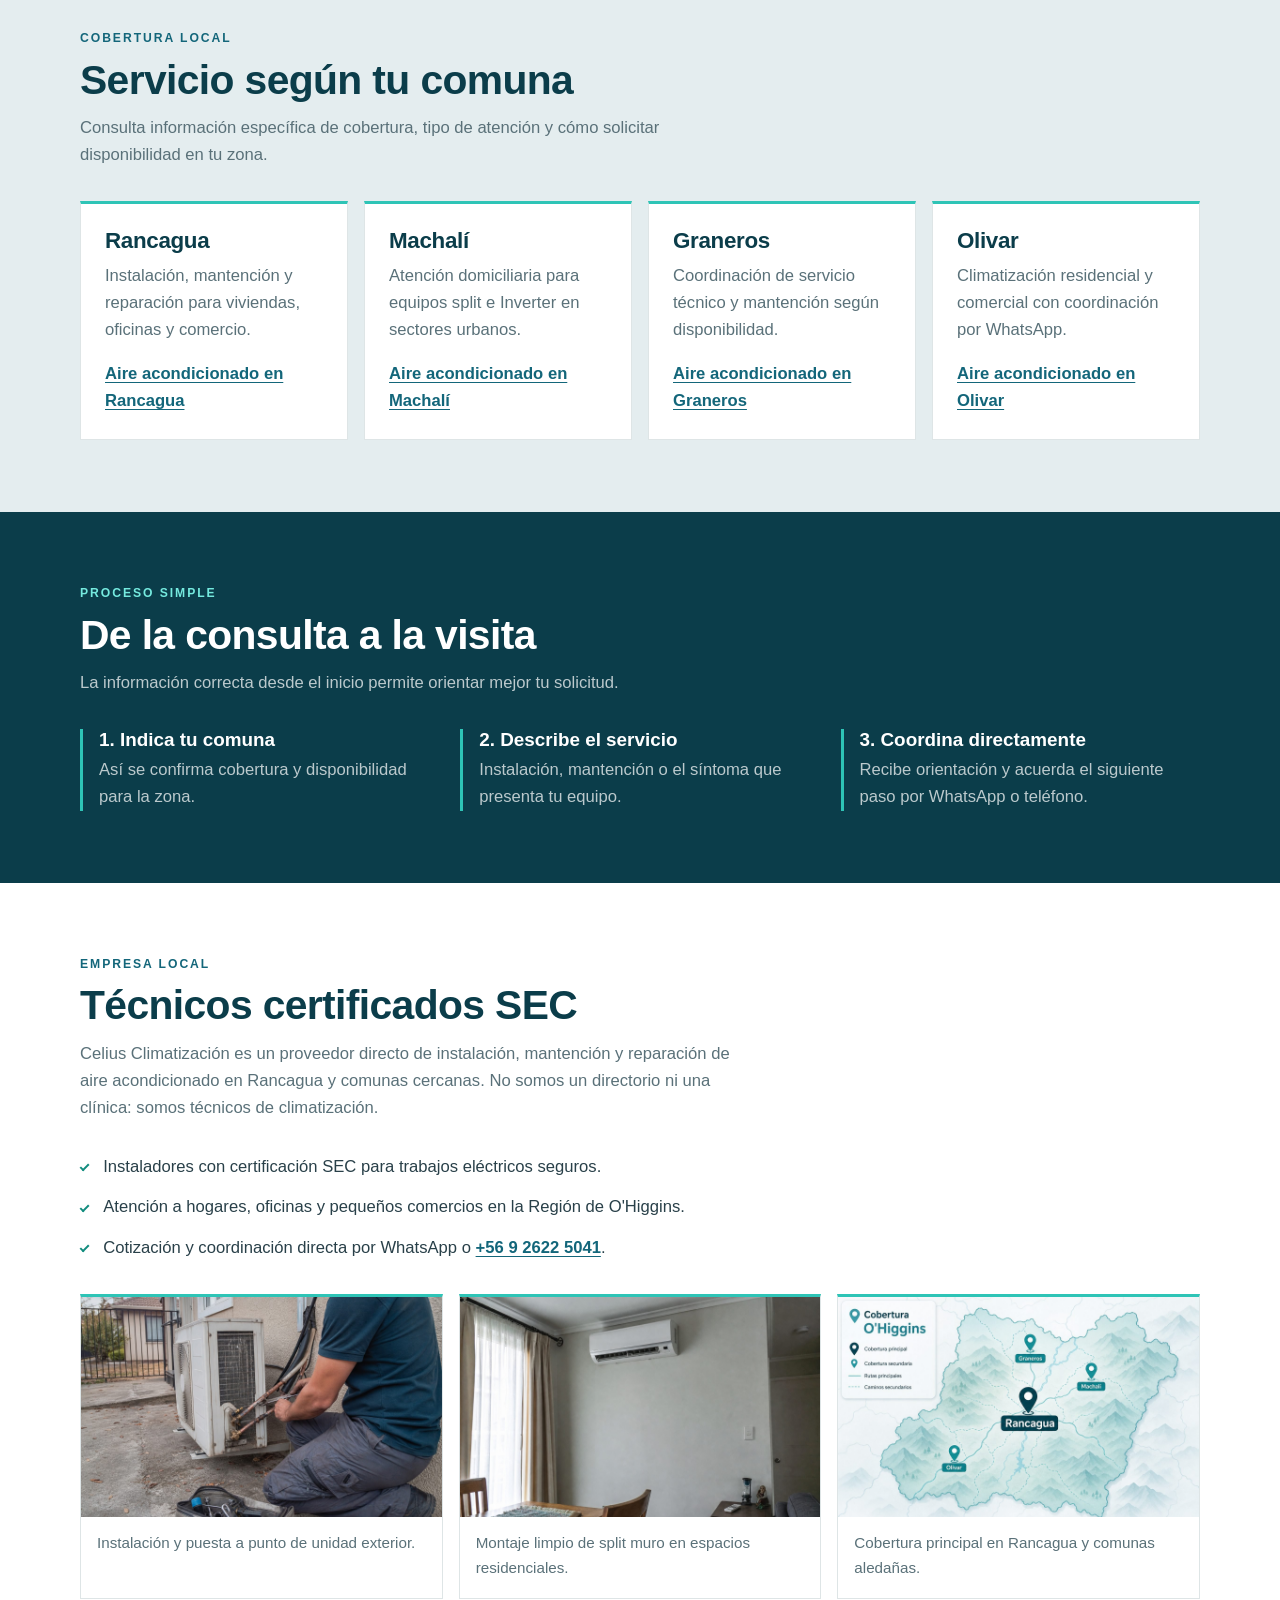
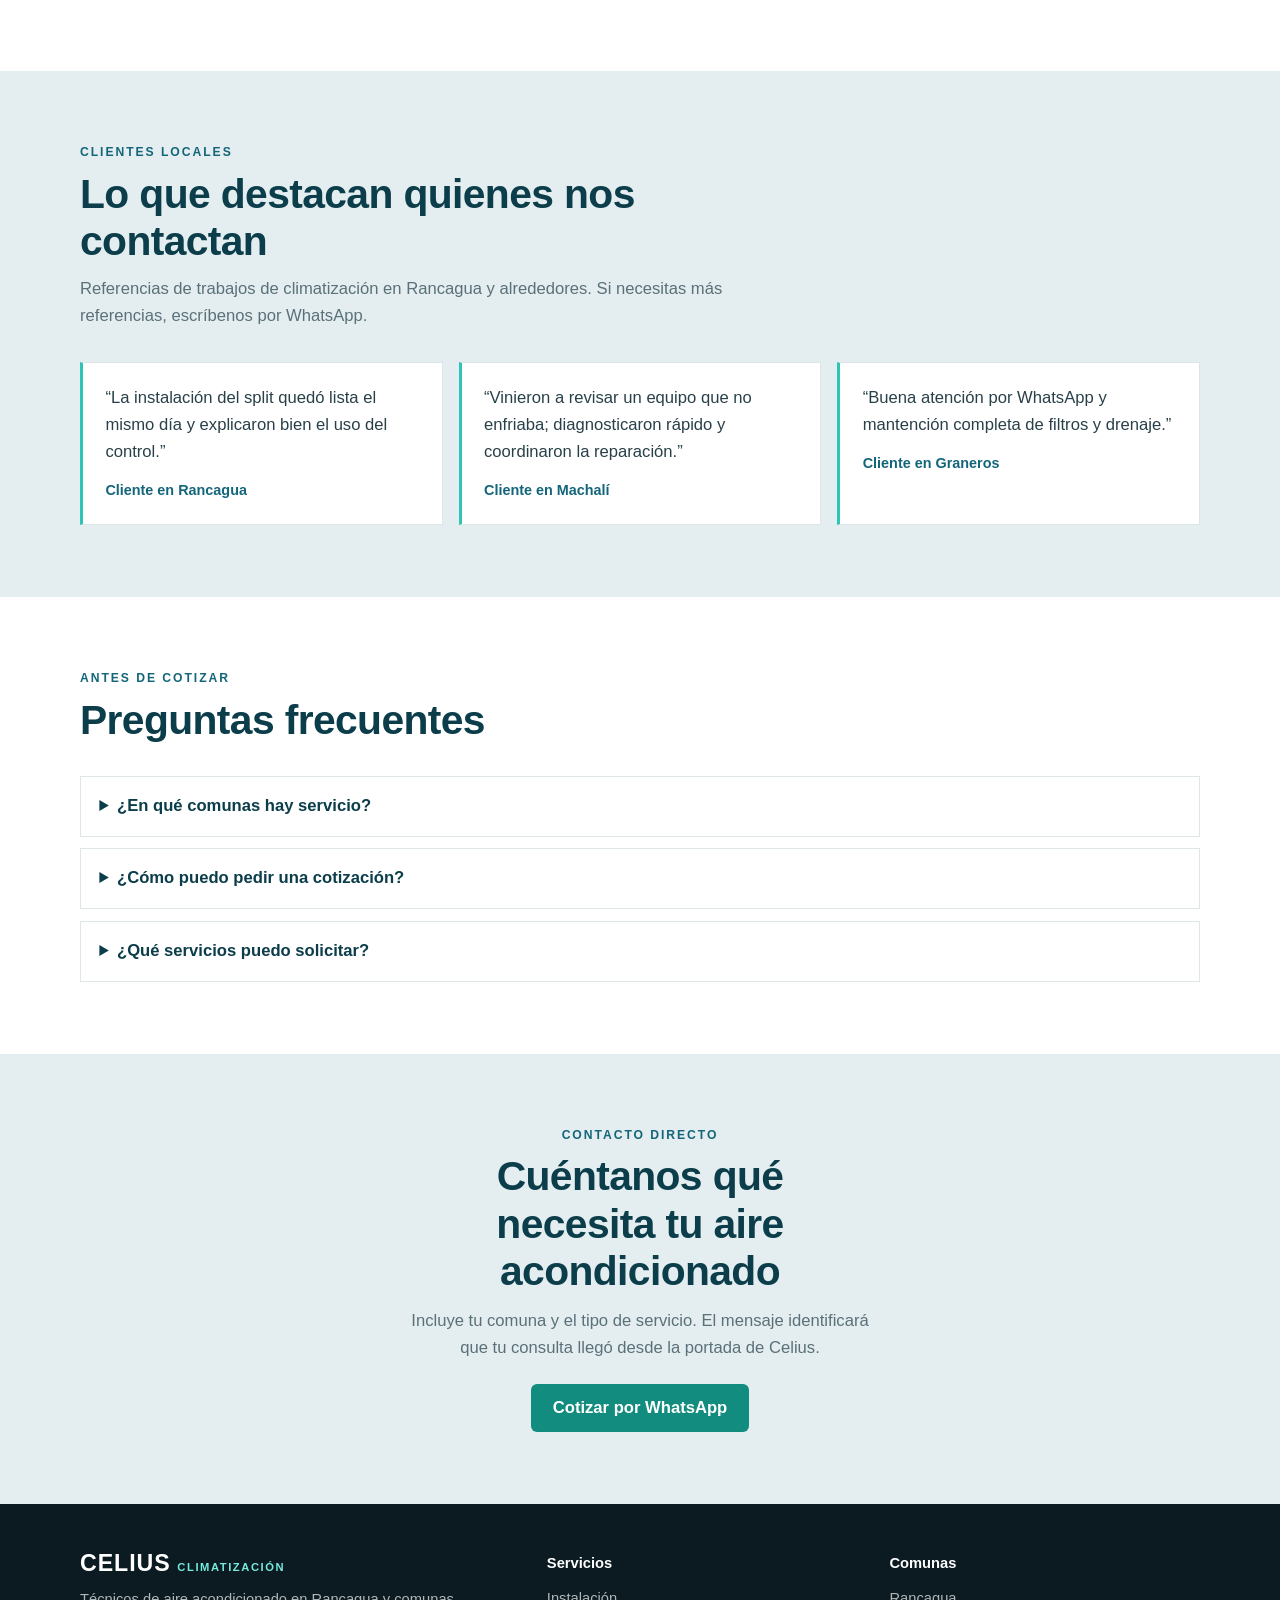
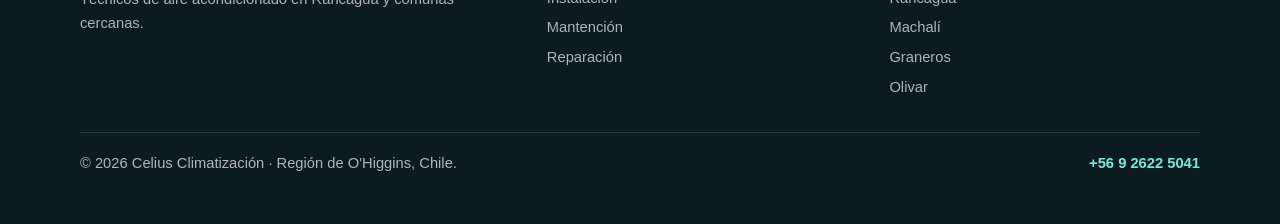
==== commit 3e6228cb: "Resolve home/Rancagua cannibalization and instrument GA4 lead events. Consolidate transactional inte" ====
--- a/index.html
+++ b/index.html
@@ -4,7 +4,7 @@
   <meta charset="UTF-8">
   <meta name="viewport" content="width=device-width, initial-scale=1">
   <meta name="theme-color" content="#0B3D4A">
-  <title>Aire Acondicionado en Rancagua | Celius Climatización</title>
+  <title>Celius Climatización | Servicios de Aire Acondicionado en Rancagua y Región</title>
   <meta name="description" content="Cotiza instalación, mantención y reparación de aire acondicionado en Rancagua, Machalí, Graneros y Olivar. Contacto directo por WhatsApp.">
   <meta name="robots" content="index, follow, max-image-preview:large">
   <meta name="geo.region" content="CL-LI">
@@ -15,12 +15,12 @@
   <link rel="icon" type="image/png" href="/favicon-32.png" sizes="32x32">
   <link rel="apple-touch-icon" href="/favicon-32.png">
   <link rel="preload" as="image" href="/images/hero-instalacion-exterior.jpg" fetchpriority="high">
-  <link rel="stylesheet" href="/assets/site.css?v=20261112">
+  <link rel="stylesheet" href="/assets/site.css?v=20261116">
   <link rel="alternate" type="text/plain" title="LLMs.txt" href="https://www.celius.cl/llms.txt">
   <meta property="og:type" content="website">
   <meta property="og:locale" content="es_CL">
   <meta property="og:site_name" content="Celius Climatización">
-  <meta property="og:title" content="Aire Acondicionado en Rancagua | Celius Climatización">
+  <meta property="og:title" content="Celius Climatización | Servicios de Aire Acondicionado en Rancagua y Región">
   <meta property="og:description" content="Instalación, mantención y reparación de aire acondicionado en Rancagua y comunas cercanas. Cotiza por WhatsApp.">
   <meta property="og:url" content="https://www.celius.cl/">
   <meta property="og:image" content="https://www.celius.cl/images/hero-instalacion-exterior.jpg">
@@ -28,7 +28,7 @@
   <meta property="og:image:height" content="1024">
   <meta property="og:image:alt" content="Celius Climatización, servicios de aire acondicionado en Rancagua">
   <meta name="twitter:card" content="summary_large_image">
-  <meta name="twitter:title" content="Aire Acondicionado en Rancagua | Celius Climatización">
+  <meta name="twitter:title" content="Celius Climatización | Servicios de Aire Acondicionado en Rancagua y Región">
   <meta name="twitter:description" content="Cotiza instalación, mantención o reparación en Rancagua y alrededores.">
   <meta name="twitter:image" content="https://www.celius.cl/images/hero-instalacion-exterior.jpg">
   <!-- GA4 (G-91S6S167R1) se carga desde /assets/site.js — un solo lugar. -->
@@ -49,7 +49,7 @@
         "@type": "WebPage",
         "@id": "https://www.celius.cl/#webpage",
         "url": "https://www.celius.cl/",
-        "name": "Aire Acondicionado en Rancagua | Celius Climatización",
+        "name": "Celius Climatización | Servicios de Aire Acondicionado en Rancagua y Región",
         "description": "Técnicos de aire acondicionado en Rancagua, Machalí, Graneros y Olivar: instalación, mantención y reparación con cotización directa.",
         "isPartOf": {"@id": "https://www.celius.cl/#website"},
         "about": {"@id": "https://www.celius.cl/#business"},
@@ -160,8 +160,8 @@
       </div>
       <div class="wrap hero-content">
         <span class="brand-kicker">Rancagua · Región de O'Higgins</span>
-        <h1 id="hero-title">Aire acondicionado en Rancagua</h1>
-        <p class="hero-lead">Somos técnicos de climatización en Rancagua, Machalí, Graneros y Olivar. Instalación, mantención y reparación con cotización directa por WhatsApp o teléfono.</p>
+        <h1 id="hero-title">Servicios de aire acondicionado en Rancagua y Región</h1>
+        <p class="hero-lead">Somos técnicos de climatización en Rancagua, Machalí, Graneros y Olivar. Instalación, mantención y reparación con cotización directa por WhatsApp o teléfono. Si buscas <a class="text-link" href="/aire-acondicionado-rancagua/">servicio técnico y climatización en Rancagua</a>, revisa la guía local.</p>
         <div class="hero-actions">
           <a class="btn btn-primary" href="https://wa.me/56926225041" data-wa data-wa-source="inicio-hero" data-wa-msg="Hola Celius Climatización, necesito ayuda con un aire acondicionado. Mi comuna es:">Hablar con un técnico</a>
           <a class="btn btn-light" href="#servicios">Elegir servicio</a>
@@ -210,10 +210,10 @@
           <p>Consulta información específica de cobertura, tipo de atención y cómo solicitar disponibilidad en tu zona.</p>
         </div>
         <div class="card-grid cols-4">
-          <article class="card reveal"><h2>Rancagua</h2><p>Instalación, mantención y reparación para viviendas, oficinas y comercio.</p><a class="text-link" href="/aire-acondicionado-rancagua/">Ver cobertura</a></article>
-          <article class="card reveal"><h2>Machalí</h2><p>Atención domiciliaria para equipos split e Inverter en sectores urbanos.</p><a class="text-link" href="/aire-acondicionado-machali/">Ver cobertura</a></article>
-          <article class="card reveal"><h2>Graneros</h2><p>Coordinación de servicio técnico y mantención según disponibilidad.</p><a class="text-link" href="/aire-acondicionado-graneros/">Ver cobertura</a></article>
-          <article class="card reveal"><h2>Olivar</h2><p>Climatización residencial y comercial con coordinación por WhatsApp.</p><a class="text-link" href="/aire-acondicionado-olivar/">Ver cobertura</a></article>
+          <article class="card reveal"><h2>Rancagua</h2><p>Instalación, mantención y reparación para viviendas, oficinas y comercio.</p><a class="text-link" href="/aire-acondicionado-rancagua/">Aire acondicionado en Rancagua</a></article>
+          <article class="card reveal"><h2>Machalí</h2><p>Atención domiciliaria para equipos split e Inverter en sectores urbanos.</p><a class="text-link" href="/aire-acondicionado-machali/">Aire acondicionado en Machalí</a></article>
+          <article class="card reveal"><h2>Graneros</h2><p>Coordinación de servicio técnico y mantención según disponibilidad.</p><a class="text-link" href="/aire-acondicionado-graneros/">Aire acondicionado en Graneros</a></article>
+          <article class="card reveal"><h2>Olivar</h2><p>Climatización residencial y comercial con coordinación por WhatsApp.</p><a class="text-link" href="/aire-acondicionado-olivar/">Aire acondicionado en Olivar</a></article>
         </div>
       </div>
     </section>
@@ -341,6 +341,6 @@
     <svg viewBox="0 0 24 24" aria-hidden="true" fill="currentColor"><path d="M17.472 14.382c-.297-.149-1.758-.867-2.03-.967-.273-.099-.471-.148-.67.15-.197.297-.767.966-.94 1.164-.173.199-.347.223-.644.075-.297-.15-1.255-.463-2.39-1.475-.883-.788-1.48-1.761-1.653-2.059-.173-.297-.018-.458.13-.606.134-.133.298-.347.446-.52.149-.174.198-.298.298-.497.099-.198.05-.371-.025-.52-.075-.149-.669-1.612-.916-2.207-.242-.579-.487-.5-.669-.51-.173-.008-.371-.01-.57-.01-.198 0-.52.074-.792.372-.272.297-1.04 1.016-1.04 2.479 0 1.462 1.065 2.875 1.213 3.074.149.198 2.096 3.2 5.077 4.487.709.306 1.262.489 1.694.625.712.227 1.36.195 1.871.118.571-.085 1.758-.719 2.006-1.413.248-.694.248-1.289.173-1.413-.074-.124-.272-.198-.57-.347m-5.421 7.403h-.004a9.87 9.87 0 01-5.031-1.378l-.361-.214-3.741.982.998-3.648-.235-.374a9.86 9.86 0 01-1.51-5.26c.001-5.45 4.436-9.884 9.888-9.884 2.64 0 5.122 1.03 6.988 2.898a9.825 9.825 0 012.893 6.994c-.003 5.45-4.435 9.884-9.885 9.884m8.413-18.297A11.815 11.815 0 0012.05 0C5.495 0 .16 5.335.157 11.892c0 2.096.547 4.142 1.588 5.945L.057 24l6.305-1.654a11.882 11.882 0 005.683 1.448h.005c6.554 0 11.89-5.335 11.893-11.893a11.821 11.821 0 00-3.48-8.413z"/></svg>
     <span class="wa-label">Cotizar por WhatsApp</span>
   </a>
-  <script src="/assets/site.js?v=20261112" defer></script>
+  <script src="/assets/site.js?v=20261116" defer></script>
 </body>
 </html>
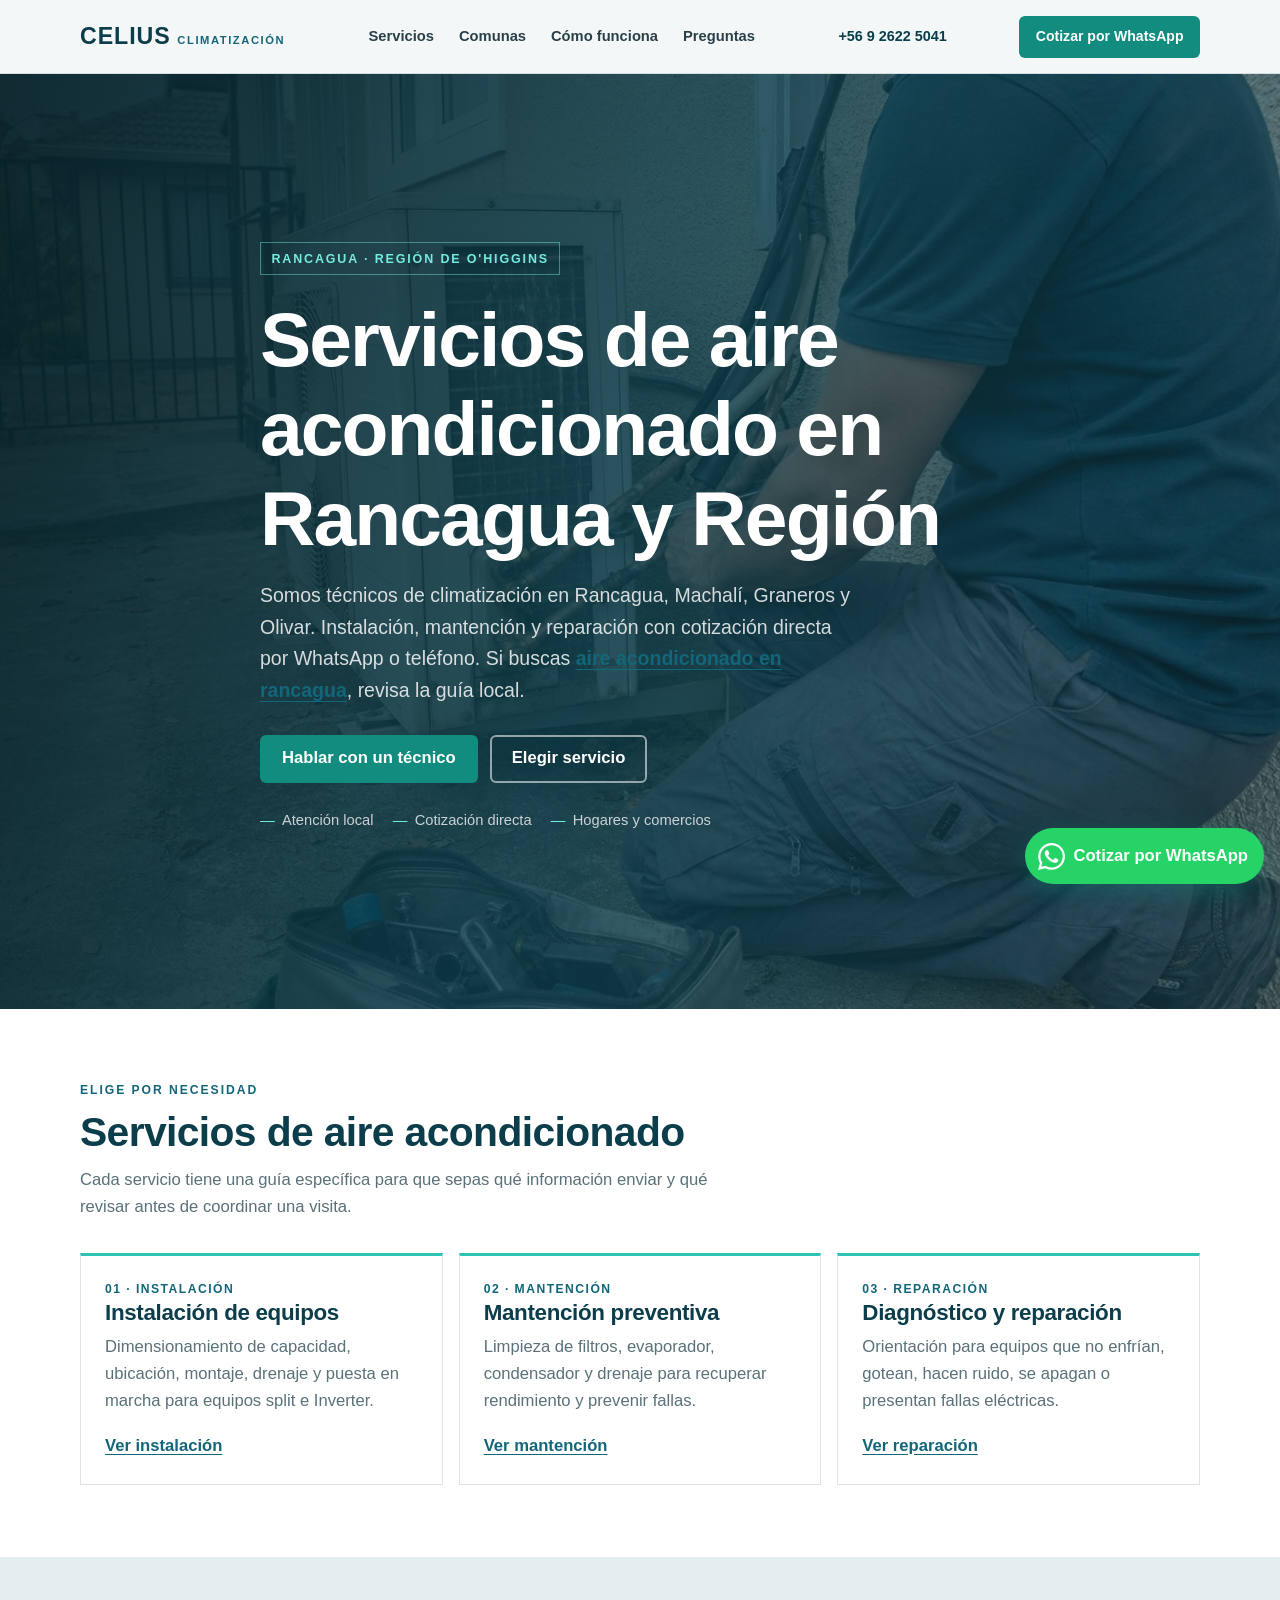
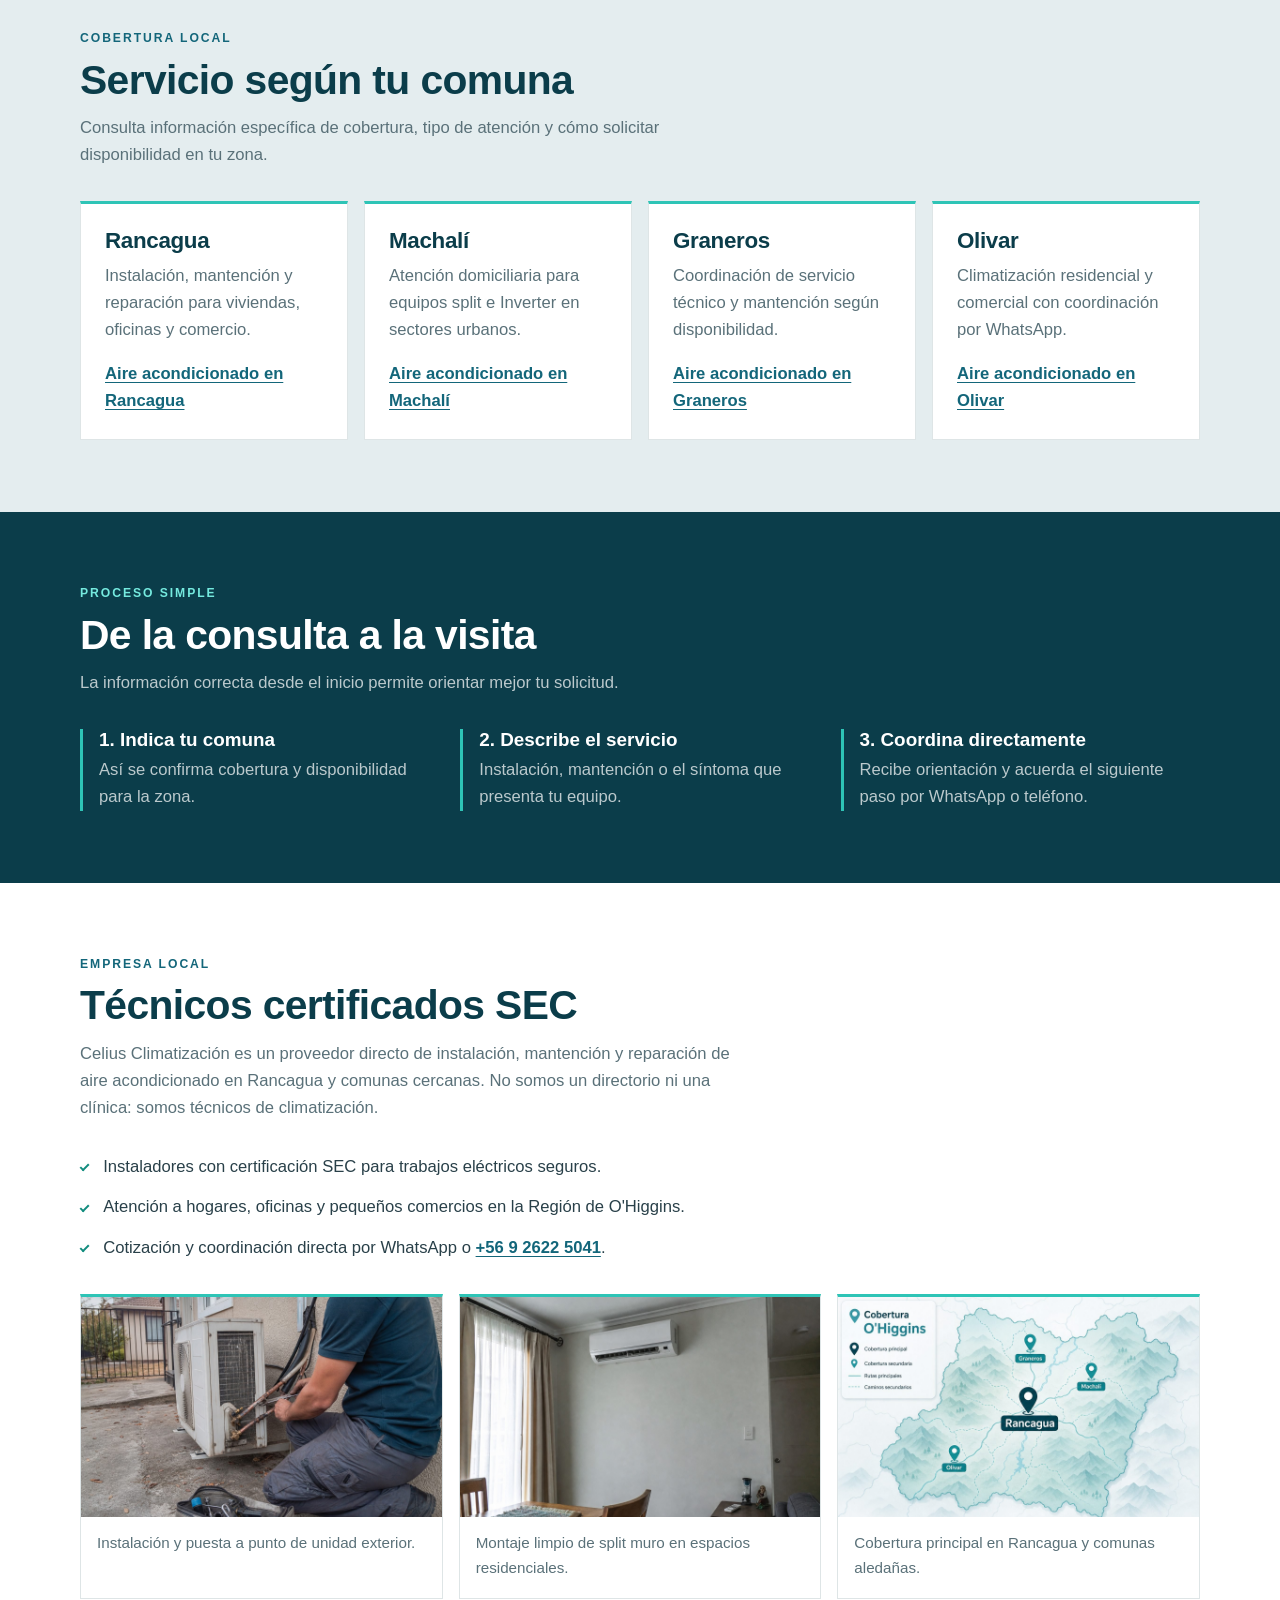
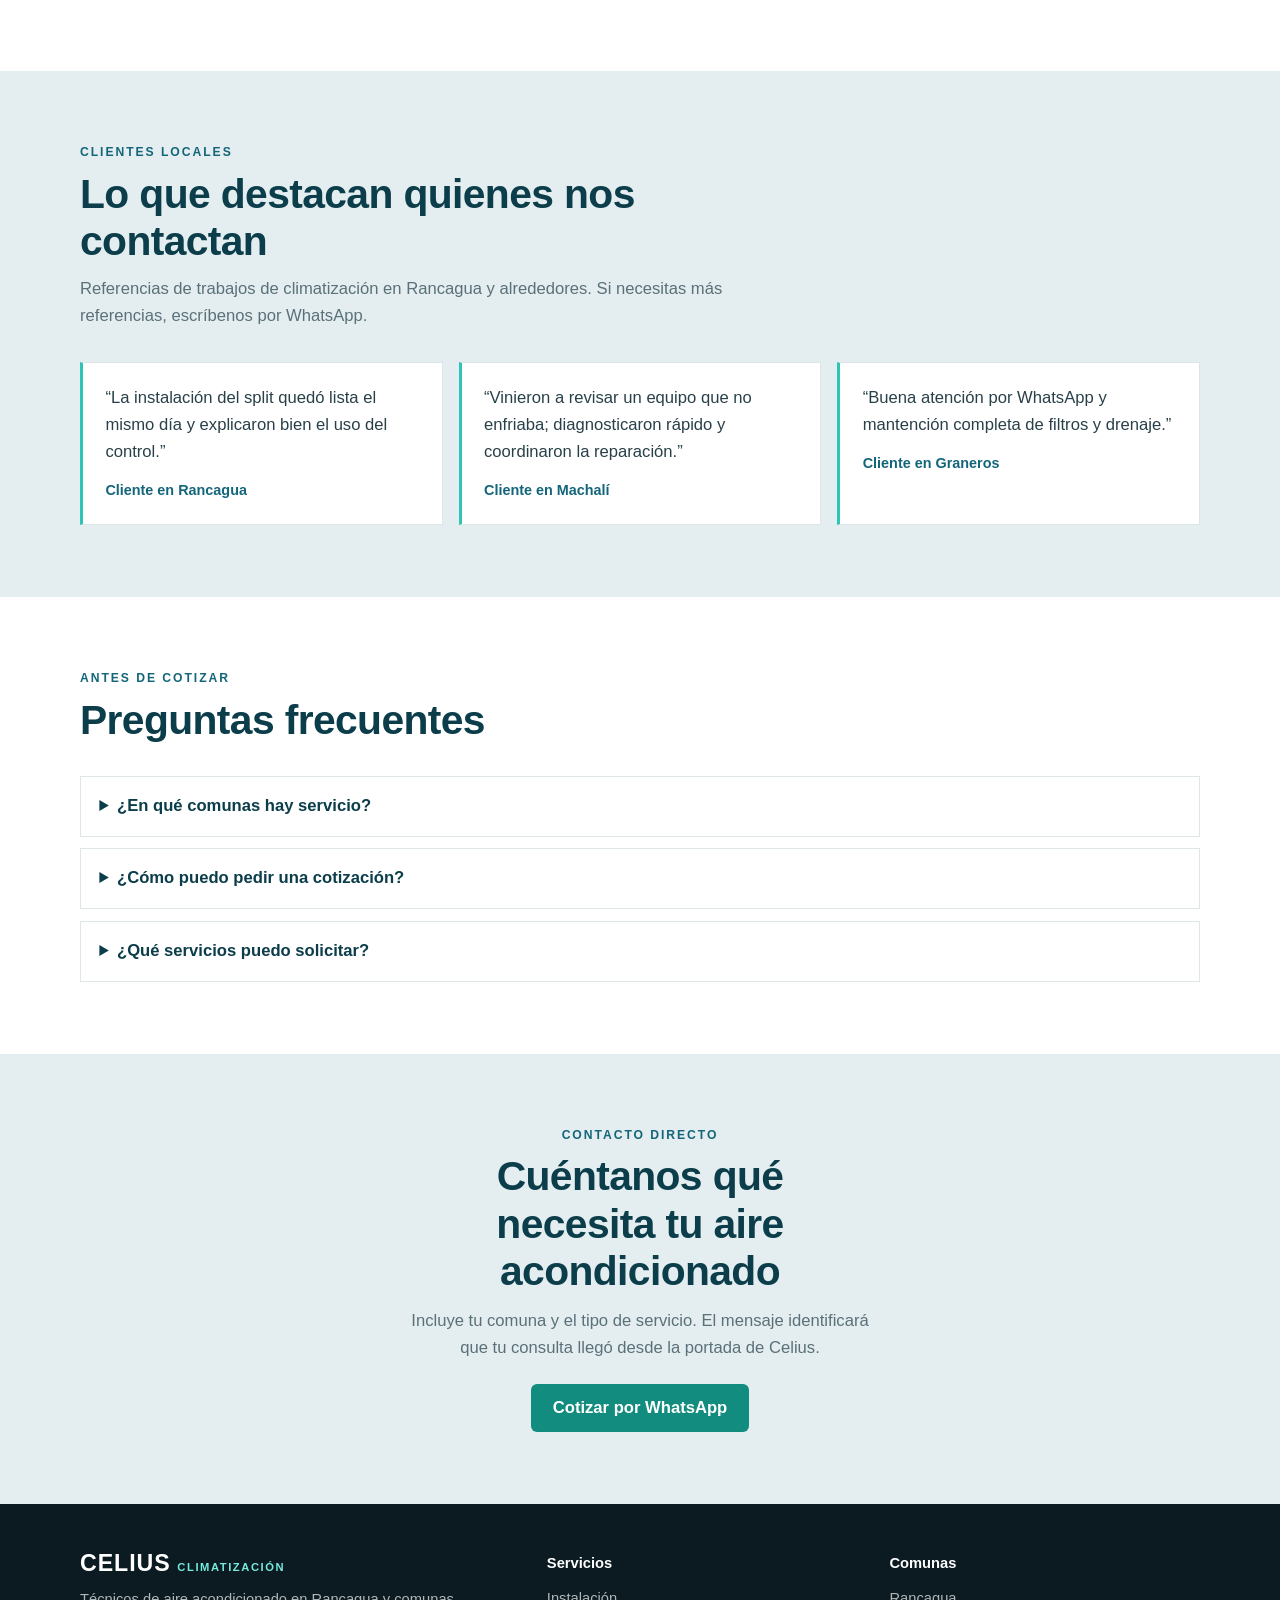
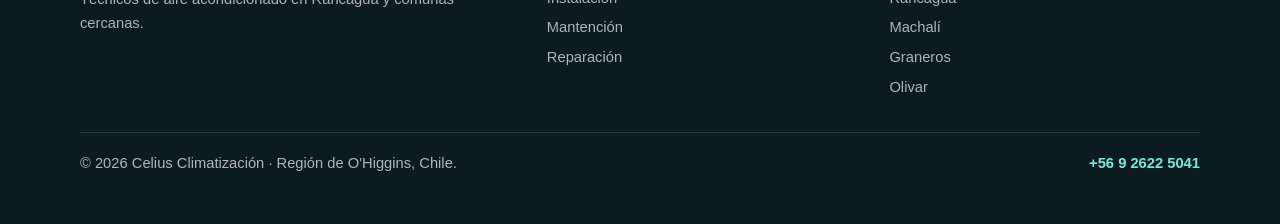
==== commit 7ebf7532: "Tighten Rancagua title/meta and reinforce home contextual link for local SEO. Co-authored-by: Cursor" ====
--- a/index.html
+++ b/index.html
@@ -161,7 +161,7 @@
       <div class="wrap hero-content">
         <span class="brand-kicker">Rancagua · Región de O'Higgins</span>
         <h1 id="hero-title">Servicios de aire acondicionado en Rancagua y Región</h1>
-        <p class="hero-lead">Somos técnicos de climatización en Rancagua, Machalí, Graneros y Olivar. Instalación, mantención y reparación con cotización directa por WhatsApp o teléfono. Si buscas <a class="text-link" href="/aire-acondicionado-rancagua/">servicio técnico y climatización en Rancagua</a>, revisa la guía local.</p>
+        <p class="hero-lead">Somos técnicos de climatización en Rancagua, Machalí, Graneros y Olivar. Instalación, mantención y reparación con cotización directa por WhatsApp o teléfono. Si buscas <a class="text-link" href="/aire-acondicionado-rancagua/">aire acondicionado en rancagua</a>, revisa la guía local.</p>
         <div class="hero-actions">
           <a class="btn btn-primary" href="https://wa.me/56926225041" data-wa data-wa-source="inicio-hero" data-wa-msg="Hola Celius Climatización, necesito ayuda con un aire acondicionado. Mi comuna es:">Hablar con un técnico</a>
           <a class="btn btn-light" href="#servicios">Elegir servicio</a>
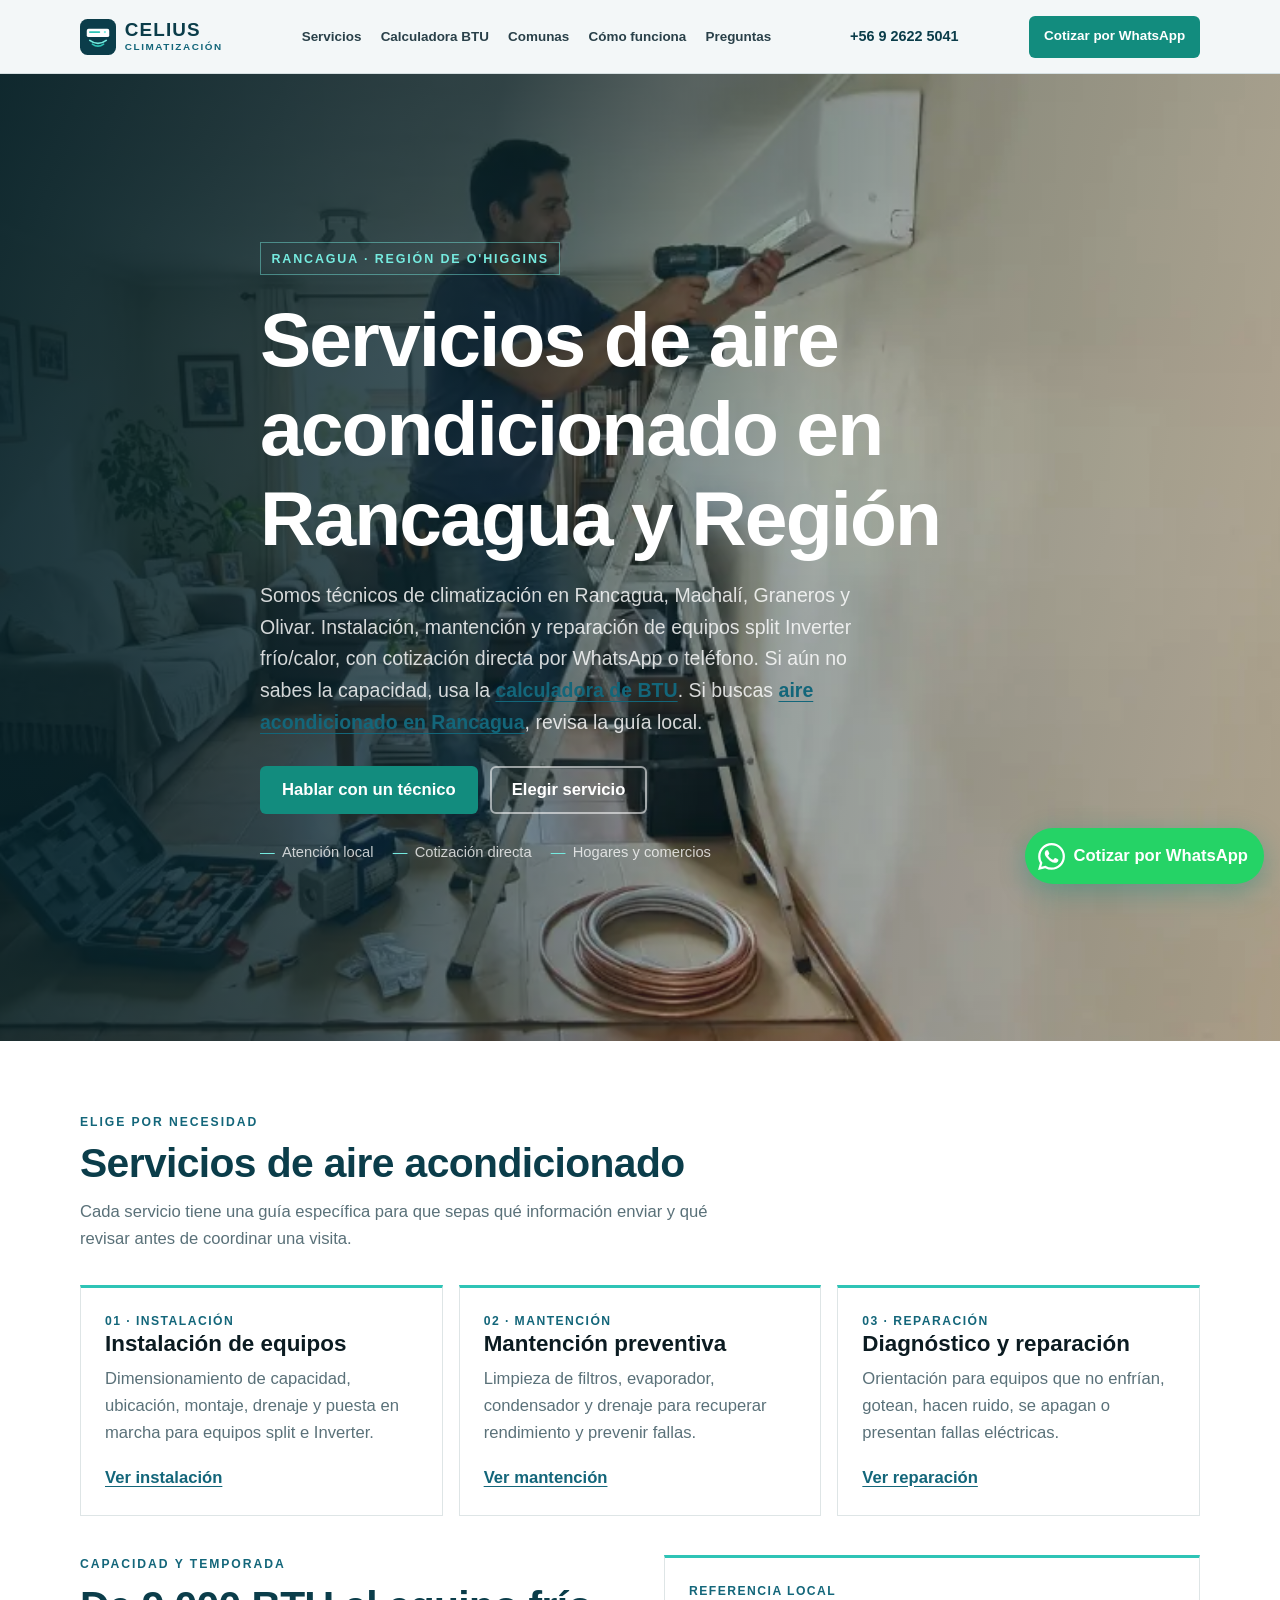
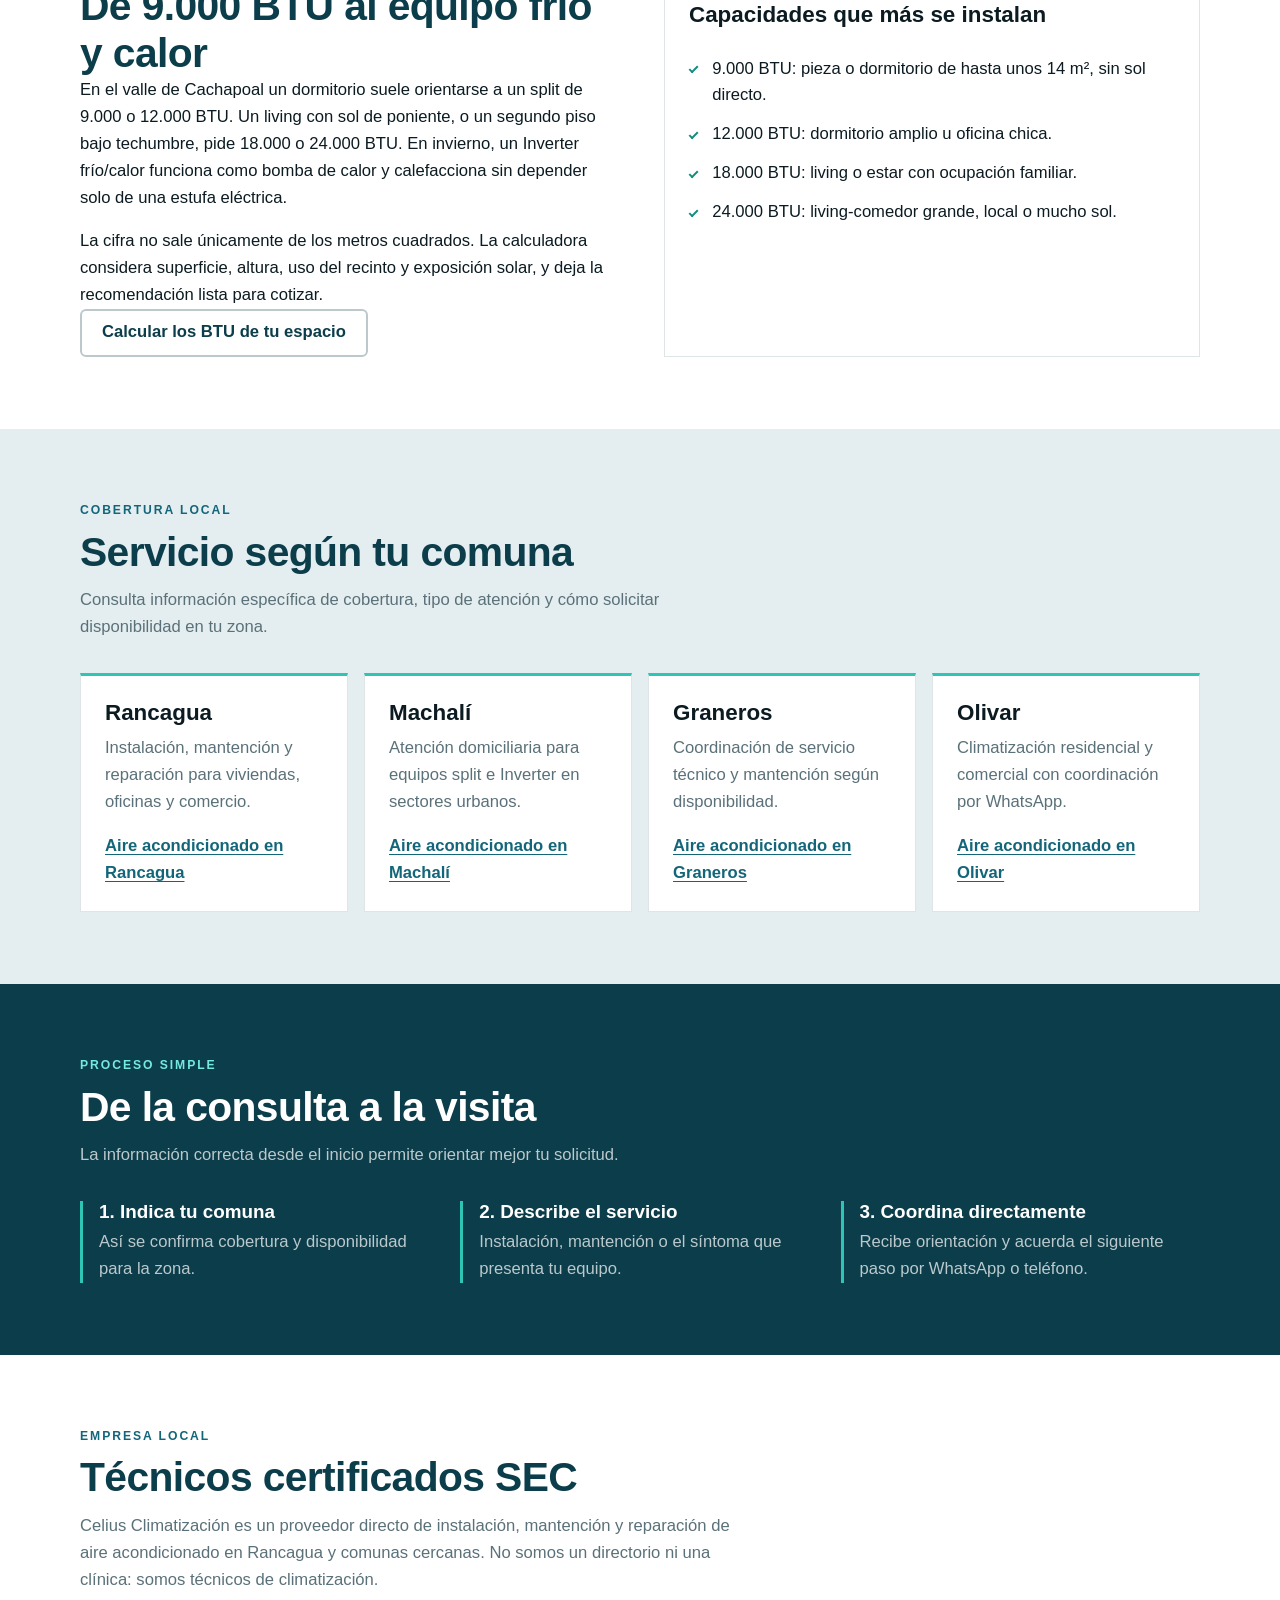
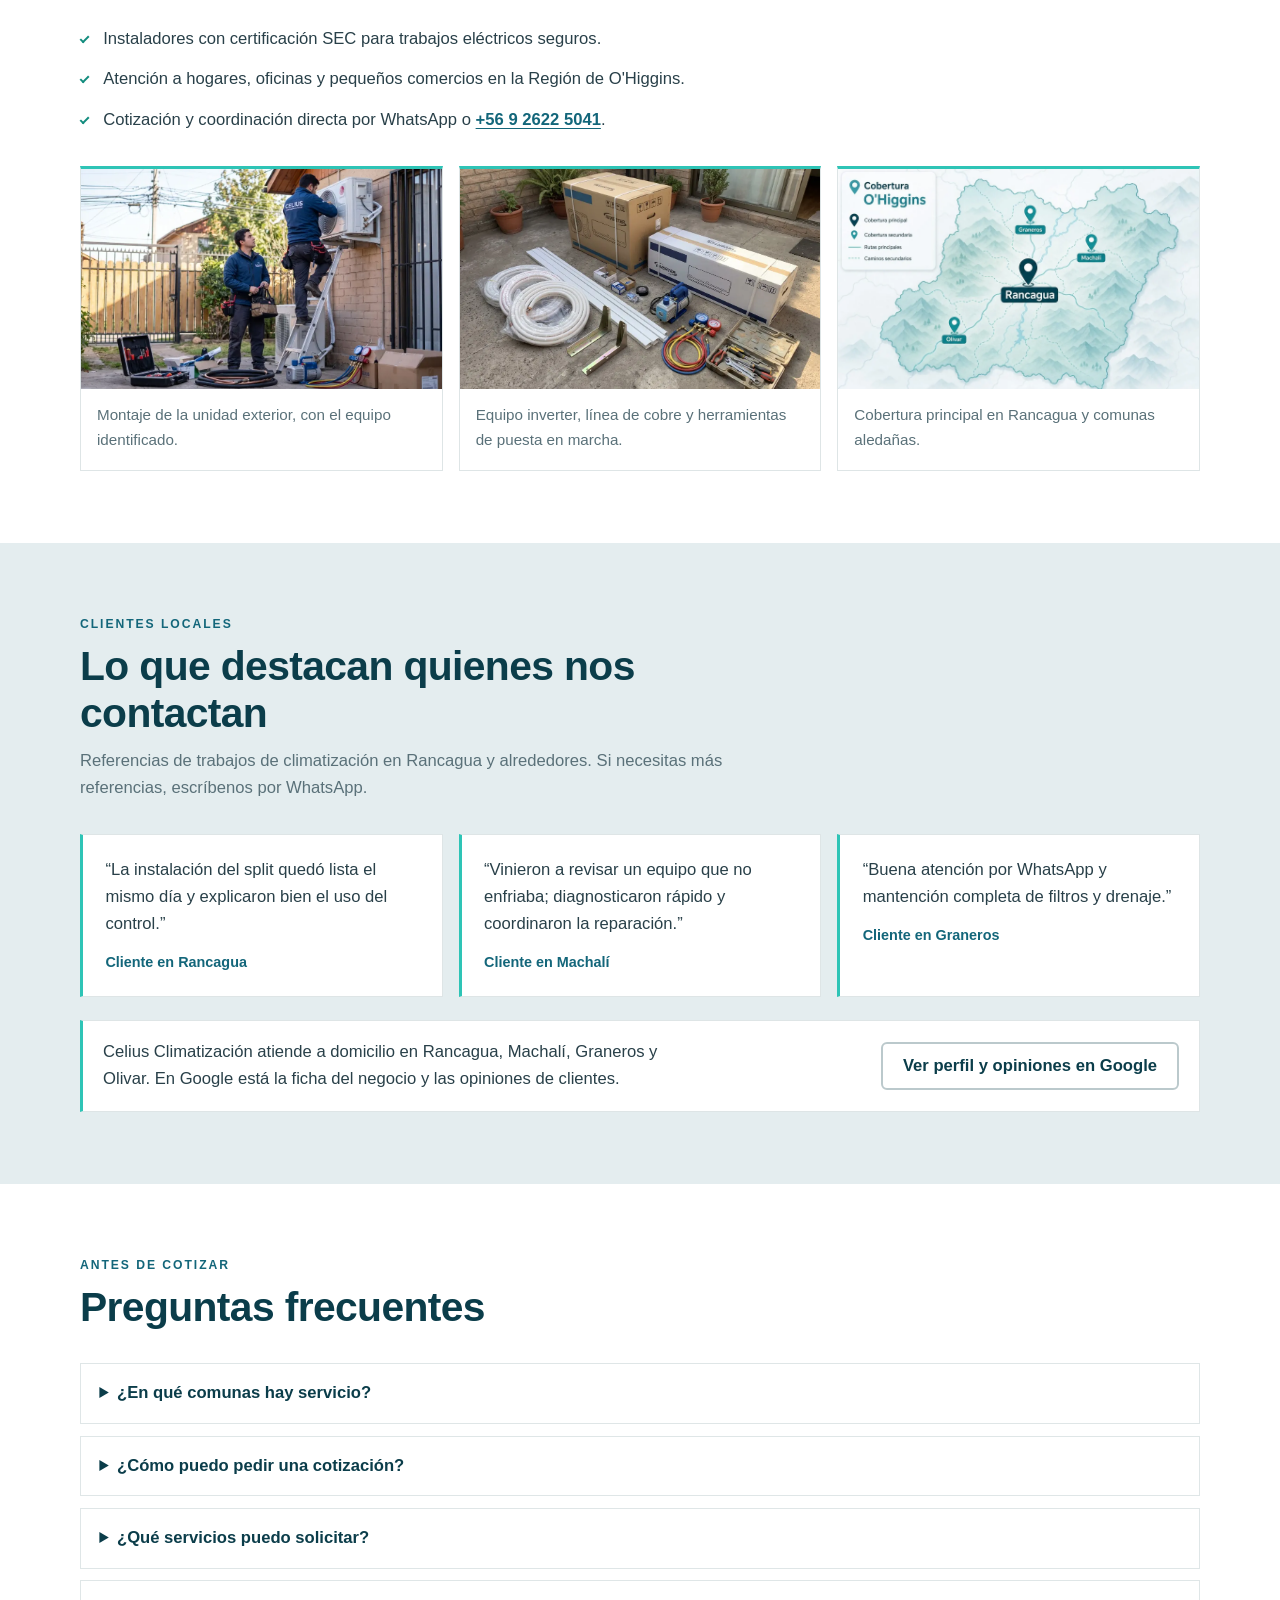
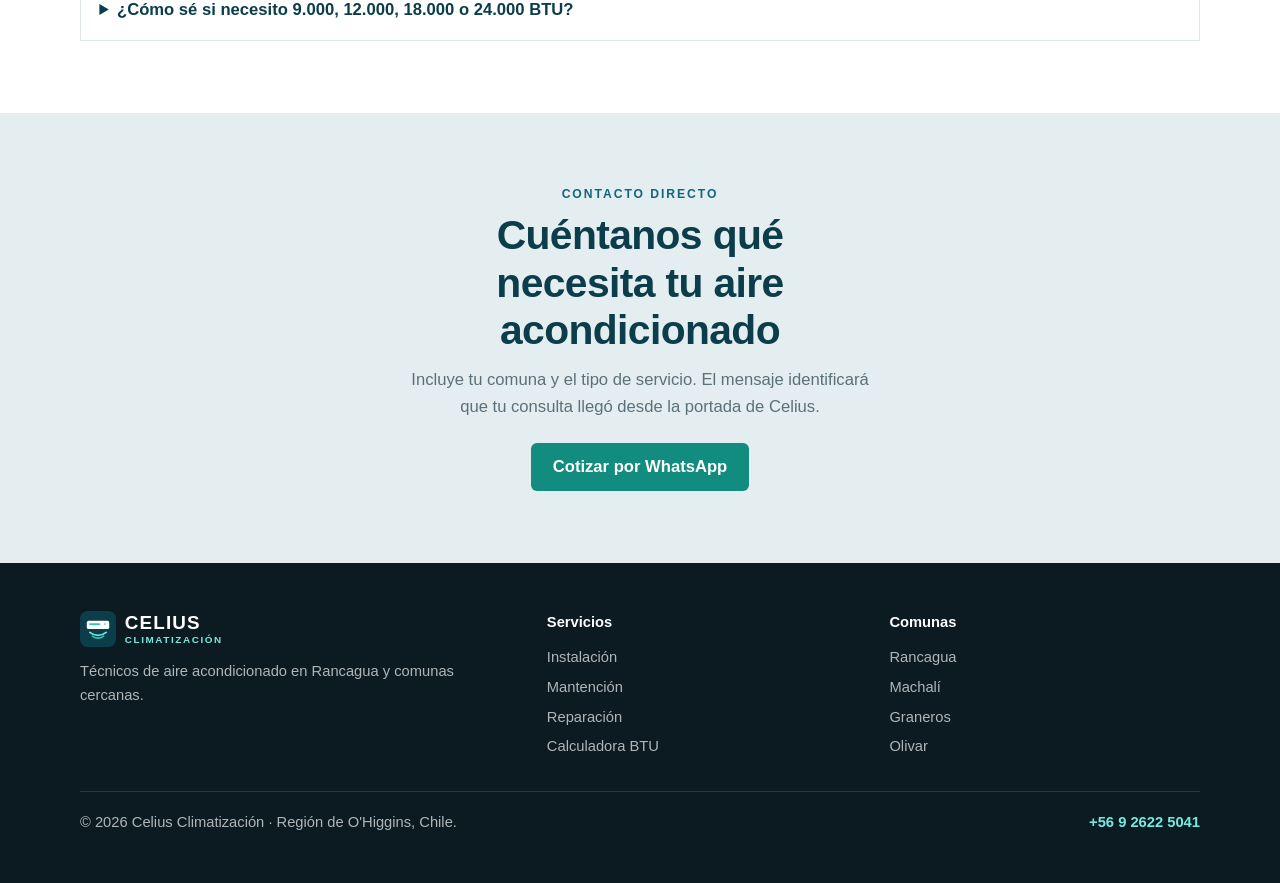
==== commit 89de685f: "Give Celius a brand, a local entity, and a BTU quote path. The site had no logo and no link to its G" ====
--- a/index.html
+++ b/index.html
@@ -11,11 +11,13 @@
   <meta name="geo.placename" content="Rancagua">
   <meta name="author" content="Celius Climatización">
   <link rel="canonical" href="https://www.celius.cl/">
-  <link rel="icon" href="/favicon.ico" sizes="any">
-  <link rel="icon" type="image/png" href="/favicon-32.png" sizes="32x32">
-  <link rel="apple-touch-icon" href="/favicon-32.png">
-  <link rel="preload" as="image" href="/images/hero-instalacion-exterior.jpg" fetchpriority="high">
-  <link rel="stylesheet" href="/assets/site.css?v=20261116">
+<link rel="icon" href="/favicon.ico?v=20261123" sizes="any">
+  <link rel="icon" type="image/svg+xml" href="/favicon.svg?v=20261123">
+  <link rel="icon" type="image/png" href="/favicon-32.png?v=20261123" sizes="32x32">
+  <link rel="icon" type="image/png" href="/icon-192.png" sizes="192x192">
+  <link rel="apple-touch-icon" href="/icon-192.png">
+  <link rel="preload" as="image" href="/images/hero-tecnico-living.webp" type="image/webp" fetchpriority="high">
+  <link rel="stylesheet" href="/assets/site.css?v=20261123c">
   <link rel="alternate" type="text/plain" title="LLMs.txt" href="https://www.celius.cl/llms.txt">
   <meta property="og:type" content="website">
   <meta property="og:locale" content="es_CL">
@@ -23,14 +25,14 @@
   <meta property="og:title" content="Celius Climatización | Servicios de Aire Acondicionado en Rancagua y Región">
   <meta property="og:description" content="Instalación, mantención y reparación de aire acondicionado en Rancagua y comunas cercanas. Cotiza por WhatsApp.">
   <meta property="og:url" content="https://www.celius.cl/">
-  <meta property="og:image" content="https://www.celius.cl/images/hero-instalacion-exterior.jpg">
-  <meta property="og:image:width" content="1536">
-  <meta property="og:image:height" content="1024">
-  <meta property="og:image:alt" content="Celius Climatización, servicios de aire acondicionado en Rancagua">
+  <meta property="og:image" content="https://www.celius.cl/og-image.jpg?v=20261123">
+  <meta property="og:image:width" content="1200">
+  <meta property="og:image:height" content="630">
+  <meta property="og:image:alt" content="Celius Climatización, aire acondicionado en Rancagua y la Región de O'Higgins">
   <meta name="twitter:card" content="summary_large_image">
   <meta name="twitter:title" content="Celius Climatización | Servicios de Aire Acondicionado en Rancagua y Región">
   <meta name="twitter:description" content="Cotiza instalación, mantención o reparación en Rancagua y alrededores.">
-  <meta name="twitter:image" content="https://www.celius.cl/images/hero-instalacion-exterior.jpg">
+  <meta name="twitter:image" content="https://www.celius.cl/og-image.jpg?v=20261123">
   <!-- GA4 (G-91S6S167R1) se carga desde /assets/site.js — un solo lugar. -->
   <script type="application/ld+json">
   {
@@ -54,7 +56,7 @@
         "isPartOf": {"@id": "https://www.celius.cl/#website"},
         "about": {"@id": "https://www.celius.cl/#business"},
         "inLanguage": "es-CL",
-        "primaryImageOfPage": {"@type": "ImageObject", "url": "https://www.celius.cl/images/hero-instalacion-exterior.jpg"}
+        "primaryImageOfPage": {"@type": "ImageObject", "url": "https://www.celius.cl/images/hero-tecnico-living.jpg", "width": 1024, "height": 571}
       },
       {
         "@type": ["HVACBusiness", "LocalBusiness"],
@@ -65,32 +67,38 @@
         "url": "https://www.celius.cl/",
         "telephone": "+56926225041",
         "image": "https://www.celius.cl/images/hero-instalacion-exterior.jpg",
-        "logo": "https://www.celius.cl/favicon-32.png",
+        "logo": {"@type": "ImageObject", "url": "https://www.celius.cl/icon-512.png", "width": 512, "height": 512},
         "priceRange": "$$",
-        "description": "Técnicos de aire acondicionado en Rancagua: instalación, mantención y reparación de climatización para hogares y comercios.",
+        "description": "Técnicos de aire acondicionado en Rancagua: instalación, mantención y reparación de climatización para hogares y comercios. Atención a domicilio en Machalí, Graneros y Olivar.",
         "address": {
           "@type": "PostalAddress",
           "addressLocality": "Rancagua",
-          "addressRegion": "O'Higgins",
+          "addressRegion": "Región del Libertador General Bernardo O'Higgins",
           "addressCountry": "CL"
         },
+        "geo": {
+          "@type": "GeoCircle",
+          "geoMidpoint": {"@type": "GeoCoordinates", "latitude": -34.1654, "longitude": -70.7398},
+          "geoRadius": "25000"
+        },
         "areaServed": [
-          {"@type": "City", "name": "Rancagua"},
-          {"@type": "City", "name": "Machalí"},
-          {"@type": "City", "name": "Graneros"},
-          {"@type": "City", "name": "Olivar"},
-          {"@type": "AdministrativeArea", "name": "Región de O'Higgins"}
+          {"@type": "City", "name": "Rancagua", "sameAs": "https://www.wikidata.org/wiki/Q4582"},
+          {"@type": "City", "name": "Machalí", "sameAs": "https://www.wikidata.org/wiki/Q16915"},
+          {"@type": "City", "name": "Graneros", "sameAs": "https://www.wikidata.org/wiki/Q13068"},
+          {"@type": "City", "name": "Olivar", "sameAs": "https://www.wikidata.org/wiki/Q51053"},
+          {"@type": "AdministrativeArea", "name": "Región del Libertador General Bernardo O'Higgins", "sameAs": "https://www.wikidata.org/wiki/Q2133"}
         ],
-        "knowsAbout": ["aire acondicionado", "climatización", "instalación split", "mantención inverter", "certificación SEC"],
-        "sameAs": [],
+        "knowsAbout": ["aire acondicionado", "climatización", "instalación split", "aire acondicionado inverter frío calor", "cálculo de BTU", "mantención inverter", "certificación SEC"],
+        "sameAs": [
+          "https://www.google.com/search?kgmid=/g/11_0j950ym",
+          "https://share.google/n70Rb0o22h0WcMHFc"
+        ],
+        "hasMap": "https://www.google.com/search?kgmid=/g/11_0j950ym&hl=es-CL",
         "hasCredential": {
           "@type": "EducationalOccupationalCredential",
           "name": "Instalador autorizado SEC",
           "credentialCategory": "Certificación SEC",
-          "recognizedBy": {
-            "@type": "Organization",
-            "name": "Superintendencia de Electricidad y Combustibles"
-          }
+          "recognizedBy": {"@type": "Organization", "name": "Superintendencia de Electricidad y Combustibles"}
         },
         "openingHoursSpecification": {
           "@type": "OpeningHoursSpecification",
@@ -104,7 +112,8 @@
           "itemListElement": [
             {"@type": "Offer", "itemOffered": {"@type": "Service", "name": "Instalación de aire acondicionado", "url": "https://www.celius.cl/instalacion-aire-acondicionado/"}},
             {"@type": "Offer", "itemOffered": {"@type": "Service", "name": "Mantención de aire acondicionado", "url": "https://www.celius.cl/mantencion-aire-acondicionado/"}},
-            {"@type": "Offer", "itemOffered": {"@type": "Service", "name": "Reparación de aire acondicionado", "url": "https://www.celius.cl/reparacion-aire-acondicionado/"}}
+            {"@type": "Offer", "itemOffered": {"@type": "Service", "name": "Reparación de aire acondicionado", "url": "https://www.celius.cl/reparacion-aire-acondicionado/"}},
+            {"@type": "Offer", "itemOffered": {"@type": "Service", "name": "Calculadora de BTU", "url": "https://www.celius.cl/calculadora-btu/"}}
           ]
         }
       },
@@ -125,6 +134,11 @@
             "@type": "Question",
             "name": "¿Qué servicios de climatización se pueden cotizar?",
             "acceptedAnswer": {"@type": "Answer", "text": "Puedes solicitar instalación de equipos, mantención preventiva, diagnóstico, reparación y revisión de una posible recarga de refrigerante."}
+          },
+          {
+            "@type": "Question",
+            "name": "¿Cómo sé si necesito 9.000, 12.000, 18.000 o 24.000 BTU?",
+            "acceptedAnswer": {"@type": "Answer", "text": "Depende de los metros, la altura, el uso y el sol. Un dormitorio sombrío suele quedar en 9.000 o 12.000 BTU y un living con poniente en 18.000 o 24.000 BTU. La calculadora de Celius orienta el rango, y la visita confirma muro, drenaje y punto eléctrico. Para calefacción de invierno se usa un equipo Inverter frío/calor."}
           }
         ]
       }
@@ -136,13 +150,11 @@
   <a class="skip-link" href="#contenido">Saltar al contenido</a>
   <header class="site-header">
     <div class="wrap header-inner">
-      <a class="logo" href="/" aria-label="Celius Climatización, inicio">
-        <span class="logo-mark">Celius</span><span class="logo-sub">Climatización</span>
-      </a>
+      <a class="logo" href="/" aria-label="Celius Climatización, inicio"><svg class="logo-iso" viewBox="0 0 48 48" aria-hidden="true" focusable="false"><rect width="48" height="48" rx="10" fill="#0B3D4A"/><rect x="9" y="13" width="30" height="11" rx="2.5" fill="#fff"/><rect x="12" y="16.2" width="15" height="2.4" rx="1.2" fill="#2EC4B6"/><circle cx="33.2" cy="17.4" r="1.5" fill="#75EADF"/><path d="M13 28.5c7 5.2 15 5.2 22 0" fill="none" stroke="#75EADF" stroke-width="2.2" stroke-linecap="round"/><path d="M16.5 33.5c5 3.6 10 3.6 15 0" fill="none" stroke="#2EC4B6" stroke-width="2.2" stroke-linecap="round"/></svg><span class="logo-words"><span class="logo-mark">Celius</span><span class="logo-sub">Climatización</span></span></a>
       <button class="nav-toggle" type="button" aria-expanded="false" aria-controls="site-nav" aria-label="Abrir menú"><span></span></button>
       <nav class="site-nav" id="site-nav" aria-label="Principal">
         <ul>
-          <li><a href="/#servicios">Servicios</a></li>
+          <li><a href="/#servicios">Servicios</a></li><li><a href="/calculadora-btu/">Calculadora BTU</a></li>
           <li><a href="/#cobertura">Comunas</a></li>
           <li><a href="/#como-funciona">Cómo funciona</a></li>
           <li><a href="/#preguntas">Preguntas</a></li>
@@ -156,12 +168,12 @@
   <main id="contenido">
     <section class="hero" aria-labelledby="hero-title">
       <div class="hero-media">
-        <img src="/images/hero-instalacion-exterior.jpg" alt="Instalación de aire acondicionado en una vivienda de Rancagua" width="1536" height="1024" fetchpriority="high" decoding="async">
+        <picture><source srcset="/images/hero-tecnico-living.webp" type="image/webp"><img src="/images/hero-tecnico-living.jpg" alt="Técnico de Celius instalando un split en el living de una casa" width="1024" height="571" fetchpriority="high" decoding="async"></picture>
       </div>
       <div class="wrap hero-content">
         <span class="brand-kicker">Rancagua · Región de O'Higgins</span>
         <h1 id="hero-title">Servicios de aire acondicionado en Rancagua y Región</h1>
-        <p class="hero-lead">Somos técnicos de climatización en Rancagua, Machalí, Graneros y Olivar. Instalación, mantención y reparación con cotización directa por WhatsApp o teléfono. Si buscas <a class="text-link" href="/aire-acondicionado-rancagua/">aire acondicionado en rancagua</a>, revisa la guía local.</p>
+        <p class="hero-lead">Somos técnicos de climatización en Rancagua, Machalí, Graneros y Olivar. Instalación, mantención y reparación de equipos split Inverter frío/calor, con cotización directa por WhatsApp o teléfono. Si aún no sabes la capacidad, usa la <a class="text-link" href="/calculadora-btu/">calculadora de BTU</a>. Si buscas <a class="text-link" href="/aire-acondicionado-rancagua/">aire acondicionado en Rancagua</a>, revisa la guía local.</p>
         <div class="hero-actions">
           <a class="btn btn-primary" href="https://wa.me/56926225041" data-wa data-wa-source="inicio-hero" data-wa-msg="Hola Celius Climatización, necesito ayuda con un aire acondicionado. Mi comuna es:">Hablar con un técnico</a>
           <a class="btn btn-light" href="#servicios">Elegir servicio</a>
@@ -182,23 +194,42 @@
         <div class="card-grid cols-3">
           <article class="card reveal">
             <span class="number">01 · INSTALACIÓN</span>
-            <h2>Instalación de equipos</h2>
+            <h3>Instalación de equipos</h3>
             <p>Dimensionamiento de capacidad, ubicación, montaje, drenaje y puesta en marcha para equipos split e Inverter.</p>
             <a class="text-link" href="/instalacion-aire-acondicionado/">Ver instalación</a>
           </article>
           <article class="card reveal">
             <span class="number">02 · MANTENCIÓN</span>
-            <h2>Mantención preventiva</h2>
+            <h3>Mantención preventiva</h3>
             <p>Limpieza de filtros, evaporador, condensador y drenaje para recuperar rendimiento y prevenir fallas.</p>
             <a class="text-link" href="/mantencion-aire-acondicionado/">Ver mantención</a>
           </article>
           <article class="card reveal">
             <span class="number">03 · REPARACIÓN</span>
-            <h2>Diagnóstico y reparación</h2>
+            <h3>Diagnóstico y reparación</h3>
             <p>Orientación para equipos que no enfrían, gotean, hacen ruido, se apagan o presentan fallas eléctricas.</p>
             <a class="text-link" href="/reparacion-aire-acondicionado/">Ver reparación</a>
           </article>
         </div>
+        <div class="split" style="margin-top:2.4rem">
+          <div class="split-copy reveal">
+            <span class="eyebrow">Capacidad y temporada</span>
+            <h2>De 9.000 BTU al equipo frío y calor</h2>
+            <p>En el valle de Cachapoal un dormitorio suele orientarse a un split de 9.000 o 12.000 BTU. Un living con sol de poniente, o un segundo piso bajo techumbre, pide 18.000 o 24.000 BTU. En invierno, un Inverter frío/calor funciona como bomba de calor y calefacciona sin depender solo de una estufa eléctrica.</p>
+            <p>La cifra no sale únicamente de los metros cuadrados. La calculadora considera superficie, altura, uso del recinto y exposición solar, y deja la recomendación lista para cotizar.</p>
+            <a class="btn btn-outline" href="/calculadora-btu/">Calcular los BTU de tu espacio</a>
+          </div>
+          <aside class="card reveal">
+            <span class="number">REFERENCIA LOCAL</span>
+            <h3>Capacidades que más se instalan</h3>
+            <ul class="check-list">
+              <li>9.000 BTU: pieza o dormitorio de hasta unos 14 m², sin sol directo.</li>
+              <li>12.000 BTU: dormitorio amplio u oficina chica.</li>
+              <li>18.000 BTU: living o estar con ocupación familiar.</li>
+              <li>24.000 BTU: living-comedor grande, local o mucho sol.</li>
+            </ul>
+          </aside>
+        </div>
       </div>
     </section>
 
@@ -210,10 +241,10 @@
           <p>Consulta información específica de cobertura, tipo de atención y cómo solicitar disponibilidad en tu zona.</p>
         </div>
         <div class="card-grid cols-4">
-          <article class="card reveal"><h2>Rancagua</h2><p>Instalación, mantención y reparación para viviendas, oficinas y comercio.</p><a class="text-link" href="/aire-acondicionado-rancagua/">Aire acondicionado en Rancagua</a></article>
-          <article class="card reveal"><h2>Machalí</h2><p>Atención domiciliaria para equipos split e Inverter en sectores urbanos.</p><a class="text-link" href="/aire-acondicionado-machali/">Aire acondicionado en Machalí</a></article>
-          <article class="card reveal"><h2>Graneros</h2><p>Coordinación de servicio técnico y mantención según disponibilidad.</p><a class="text-link" href="/aire-acondicionado-graneros/">Aire acondicionado en Graneros</a></article>
-          <article class="card reveal"><h2>Olivar</h2><p>Climatización residencial y comercial con coordinación por WhatsApp.</p><a class="text-link" href="/aire-acondicionado-olivar/">Aire acondicionado en Olivar</a></article>
+          <article class="card reveal"><h3>Rancagua</h3><p>Instalación, mantención y reparación para viviendas, oficinas y comercio.</p><a class="text-link" href="/aire-acondicionado-rancagua/">Aire acondicionado en Rancagua</a></article>
+          <article class="card reveal"><h3>Machalí</h3><p>Atención domiciliaria para equipos split e Inverter en sectores urbanos.</p><a class="text-link" href="/aire-acondicionado-machali/">Aire acondicionado en Machalí</a></article>
+          <article class="card reveal"><h3>Graneros</h3><p>Coordinación de servicio técnico y mantención según disponibilidad.</p><a class="text-link" href="/aire-acondicionado-graneros/">Aire acondicionado en Graneros</a></article>
+          <article class="card reveal"><h3>Olivar</h3><p>Climatización residencial y comercial con coordinación por WhatsApp.</p><a class="text-link" href="/aire-acondicionado-olivar/">Aire acondicionado en Olivar</a></article>
         </div>
       </div>
     </section>
@@ -247,15 +278,15 @@
         </ul>
         <div class="work-grid" style="margin-top:2rem">
           <figure class="work-card reveal">
-            <img src="/images/hero-instalacion-exterior.jpg" alt="Técnico Celius instalando unidad exterior de aire acondicionado en Rancagua" width="1536" height="1024" loading="lazy" decoding="async">
-            <p>Instalación y puesta a punto de unidad exterior.</p>
+            <picture><source srcset="/images/trabajo-unidad-exterior.webp" type="image/webp"><img src="/images/trabajo-unidad-exterior.jpg" alt="Técnicos Celius montando la unidad exterior de un split en una fachada" width="1024" height="571" loading="lazy" decoding="async"></picture>
+            <p>Montaje de la unidad exterior, con el equipo identificado.</p>
           </figure>
           <figure class="work-card reveal">
-            <img src="/images/servicios-unidad-interior.jpg" alt="Unidad interior split instalada en vivienda de Rancagua por Celius Climatización" width="1536" height="1024" loading="lazy" decoding="async">
-            <p>Montaje limpio de split muro en espacios residenciales.</p>
+            <picture><source srcset="/images/kit-instalacion-inverter.webp" type="image/webp"><img src="/images/kit-instalacion-inverter.jpg" alt="Equipo inverter, cañerías y herramientas listos para una instalación de aire acondicionado" width="1024" height="764" loading="lazy" decoding="async"></picture>
+            <p>Equipo inverter, línea de cobre y herramientas de puesta en marcha.</p>
           </figure>
           <figure class="work-card reveal">
-            <img src="/images/cobertura-ohiggins.jpg" alt="Mapa de cobertura Celius Climatización en Rancagua, Machalí, Graneros y Olivar" width="1536" height="1024" loading="lazy" decoding="async">
+            <picture><source srcset="/images/cobertura-ohiggins.webp" type="image/webp"><img src="/images/cobertura-ohiggins.jpg" alt="Mapa de cobertura Celius Climatización en Rancagua, Machalí, Graneros y Olivar" width="1536" height="1024" loading="lazy" decoding="async"></picture>
             <p>Cobertura principal en Rancagua y comunas aledañas.</p>
           </figure>
         </div>
@@ -283,6 +314,10 @@
             <cite>Cliente en Graneros</cite>
           </blockquote>
         </div>
+        <div class="gmb-proof reveal">
+          <p>Celius Climatización atiende a domicilio en Rancagua, Machalí, Graneros y Olivar. En Google está la ficha del negocio y las opiniones de clientes.</p>
+          <a class="btn btn-outline" href="https://share.google/n70Rb0o22h0WcMHFc" data-gmb data-gmb-source="inicio-opiniones" target="_blank" rel="noopener noreferrer">Ver perfil y opiniones en Google</a>
+        </div>
       </div>
     </section>
 
@@ -296,6 +331,7 @@
           <details class="reveal"><summary>¿En qué comunas hay servicio?</summary><p>La cobertura principal incluye Rancagua, Machalí, Graneros y Olivar, siempre sujeta a disponibilidad.</p></details>
           <details class="reveal"><summary>¿Cómo puedo pedir una cotización?</summary><p>Escribe por WhatsApp indicando comuna, tipo de servicio y una foto del equipo o del lugar de instalación si la tienes.</p></details>
           <details class="reveal"><summary>¿Qué servicios puedo solicitar?</summary><p>Instalación, mantención preventiva, diagnóstico, reparación y revisión técnica antes de una posible recarga de refrigerante.</p></details>
+          <details class="reveal"><summary>¿Cómo sé si necesito 9.000, 12.000, 18.000 o 24.000 BTU?</summary><p>Depende de los metros, la altura, el uso y el sol. Un dormitorio sombrío suele quedar en 9.000 o 12.000 BTU; un living con poniente, en 18.000 o 24.000. Puedes estimarlo en la <a class="text-link" href="/calculadora-btu/">calculadora de BTU</a>. Si también quieres calefacción en invierno, el equipo debe ser Inverter frío/calor.</p></details>
         </div>
       </div>
     </section>
@@ -313,7 +349,7 @@
   <footer class="site-footer">
     <div class="wrap footer-grid">
       <div>
-        <a class="logo" href="/"><span class="logo-mark">Celius</span><span class="logo-sub">Climatización</span></a>
+        <a class="logo" href="/" aria-label="Celius Climatización, inicio"><svg class="logo-iso" viewBox="0 0 48 48" aria-hidden="true" focusable="false"><rect width="48" height="48" rx="10" fill="#0B3D4A"/><rect x="9" y="13" width="30" height="11" rx="2.5" fill="#fff"/><rect x="12" y="16.2" width="15" height="2.4" rx="1.2" fill="#2EC4B6"/><circle cx="33.2" cy="17.4" r="1.5" fill="#75EADF"/><path d="M13 28.5c7 5.2 15 5.2 22 0" fill="none" stroke="#75EADF" stroke-width="2.2" stroke-linecap="round"/><path d="M16.5 33.5c5 3.6 10 3.6 15 0" fill="none" stroke="#2EC4B6" stroke-width="2.2" stroke-linecap="round"/></svg><span class="logo-words"><span class="logo-mark">Celius</span><span class="logo-sub">Climatización</span></span></a>
         <p>Técnicos de aire acondicionado en Rancagua y comunas cercanas.</p>
       </div>
       <div>
@@ -321,7 +357,7 @@
         <ul class="footer-links">
           <li><a href="/instalacion-aire-acondicionado/">Instalación</a></li>
           <li><a href="/mantencion-aire-acondicionado/">Mantención</a></li>
-          <li><a href="/reparacion-aire-acondicionado/">Reparación</a></li>
+          <li><a href="/reparacion-aire-acondicionado/">Reparación</a></li><li><a href="/calculadora-btu/">Calculadora BTU</a></li>
         </ul>
       </div>
       <div>
@@ -341,6 +377,6 @@
     <svg viewBox="0 0 24 24" aria-hidden="true" fill="currentColor"><path d="M17.472 14.382c-.297-.149-1.758-.867-2.03-.967-.273-.099-.471-.148-.67.15-.197.297-.767.966-.94 1.164-.173.199-.347.223-.644.075-.297-.15-1.255-.463-2.39-1.475-.883-.788-1.48-1.761-1.653-2.059-.173-.297-.018-.458.13-.606.134-.133.298-.347.446-.52.149-.174.198-.298.298-.497.099-.198.05-.371-.025-.52-.075-.149-.669-1.612-.916-2.207-.242-.579-.487-.5-.669-.51-.173-.008-.371-.01-.57-.01-.198 0-.52.074-.792.372-.272.297-1.04 1.016-1.04 2.479 0 1.462 1.065 2.875 1.213 3.074.149.198 2.096 3.2 5.077 4.487.709.306 1.262.489 1.694.625.712.227 1.36.195 1.871.118.571-.085 1.758-.719 2.006-1.413.248-.694.248-1.289.173-1.413-.074-.124-.272-.198-.57-.347m-5.421 7.403h-.004a9.87 9.87 0 01-5.031-1.378l-.361-.214-3.741.982.998-3.648-.235-.374a9.86 9.86 0 01-1.51-5.26c.001-5.45 4.436-9.884 9.888-9.884 2.64 0 5.122 1.03 6.988 2.898a9.825 9.825 0 012.893 6.994c-.003 5.45-4.435 9.884-9.885 9.884m8.413-18.297A11.815 11.815 0 0012.05 0C5.495 0 .16 5.335.157 11.892c0 2.096.547 4.142 1.588 5.945L.057 24l6.305-1.654a11.882 11.882 0 005.683 1.448h.005c6.554 0 11.89-5.335 11.893-11.893a11.821 11.821 0 00-3.48-8.413z"/></svg>
     <span class="wa-label">Cotizar por WhatsApp</span>
   </a>
-  <script src="/assets/site.js?v=20261116" defer></script>
+  <script src="/assets/site.js?v=20261123" defer></script>
 </body>
 </html>
--- a/assets/site.css
+++ b/assets/site.css
@@ -50,9 +50,11 @@
 }
 .site-header.is-scrolled { box-shadow: 0 6px 24px rgba(11, 61, 74, .08); }
 .header-inner { display: flex; align-items: center; justify-content: space-between; gap: 1rem; }
-.logo { display: inline-flex; align-items: baseline; gap: .42rem; color: var(--brand); line-height: 1; }
-.logo-mark { font-family: var(--display); font-size: 1.45rem; font-weight: 800; letter-spacing: .04em; text-transform: uppercase; }
-.logo-sub { font-size: .7rem; font-weight: 700; letter-spacing: .14em; text-transform: uppercase; color: var(--brand-mid); }
+.logo { display: inline-flex; align-items: center; gap: .55rem; color: var(--brand); line-height: 1; }
+.logo-iso { width: 36px; height: 36px; flex: none; }
+.logo-words { display: flex; flex-direction: column; align-items: flex-start; gap: .1rem; }
+.logo-mark { font-family: var(--display); font-size: 1.18rem; font-weight: 800; letter-spacing: .06em; text-transform: uppercase; }
+.logo-sub { font-size: .62rem; font-weight: 700; letter-spacing: .16em; text-transform: uppercase; color: var(--brand-mid); }
 .nav-toggle {
   display: inline-grid; place-items: center; width: 44px; height: 44px;
   border: 1px solid var(--line); border-radius: var(--radius);
@@ -107,8 +109,13 @@
 .hero, .page-hero { position: relative; isolation: isolate; overflow: hidden; color: var(--white); background: var(--brand); }
 .hero { min-height: min(780px, calc(100svh - var(--header-h))); display: grid; align-items: end; }
 .hero-media { position: absolute; inset: 0; z-index: -2; }
-.hero-media img { width: 100%; height: 100%; object-fit: cover; object-position: 70% center; }
-.hero::after, .page-hero::after {
+.hero-media picture, .visual picture, .work-card picture { display: contents; }
+.hero-media img { width: 100%; height: 100%; object-fit: cover; object-position: 78% 12%; }
+.hero::after {
+  content: ""; position: absolute; inset: 0; z-index: -1;
+  background: linear-gradient(102deg, rgba(5,32,39,.94) 0%, rgba(8,36,44,.78) 34%, rgba(11,61,74,.28) 62%, rgba(11,61,74,.08) 100%);
+}
+.page-hero::after {
   content: ""; position: absolute; inset: 0; z-index: -1;
   background: linear-gradient(105deg, rgba(5,32,39,.94), rgba(11,61,74,.82) 48%, rgba(11,61,74,.45));
 }
@@ -151,8 +158,7 @@
   display: flex; flex-direction: column; min-height: 100%; padding: 1.5rem;
   background: var(--white); border: 1px solid var(--line); border-top: 3px solid var(--frost);
 }
-.card h3, .card h2 { margin-bottom: .55rem; }
-.card h2 { font-size: 1.4rem; }
+.card h3, .card h2 { margin-bottom: .55rem; font-size: 1.4rem; }
 .card p { color: var(--muted); flex: 1; }
 .card .text-link, .card .btn { align-self: flex-start; margin-top: 1.1rem; }
 .number { color: var(--brand-mid); font-family: var(--display); font-size: .76rem; font-weight: 800; letter-spacing: .12em; }
@@ -248,9 +254,8 @@
   .nav-toggle { display: none; }
   .site-nav { position: static; inset: auto; padding: 0; border: 0; background: transparent; transform: none; opacity: 1; pointer-events: auto; }
   .site-nav ul { flex-direction: row; align-items: center; }
-  .site-nav a { padding: .45rem .68rem; }
-  .header-phone { display: inline-flex; align-items: center; }
-  .header-cta { display: inline-flex; min-height: 42px; padding: .5rem .9rem; font-size: .88rem; }
+  .site-nav a { padding: .45rem .5rem; font-size: .84rem; }
+  .header-cta { display: inline-flex; min-height: 42px; padding: .5rem .8rem; font-size: .84rem; }
   .card-grid.cols-4 { grid-template-columns: repeat(4, 1fr); }
   .hero-content { padding: 6rem 0 6.5rem; }
   .site-footer { padding-bottom: 3rem; }
@@ -258,6 +263,49 @@
   .wa-label { display: inline; }
 }
 
+@media (min-width: 1100px) {
+  .header-phone { display: inline-flex; align-items: center; }
+}
+
+.gmb-proof {
+  display: flex; flex-wrap: wrap; align-items: center; justify-content: space-between;
+  gap: 1rem 1.5rem; margin-top: 1.4rem; padding: 1.15rem 1.25rem;
+  background: var(--white); border: 1px solid var(--line); border-left: 3px solid var(--frost);
+}
+.gmb-proof p { max-width: 62ch; color: var(--ink-soft); }
+
+.btu-layout { display: grid; gap: 1rem; align-items: start; }
+.btu-form, .btu-result { padding: 1.35rem; border: 1px solid var(--line); background: var(--white); }
+.btu-form { display: grid; gap: .9rem; border-top: 3px solid var(--frost); }
+.btu-grid { display: grid; gap: .9rem; }
+.btu-field { display: grid; gap: .35rem; }
+.btu-field span { font-family: var(--display); font-size: .78rem; font-weight: 800; letter-spacing: .08em; text-transform: uppercase; color: var(--brand); }
+.btu-field input, .btu-field select {
+  width: 100%; min-height: 48px; padding: .65rem .75rem;
+  border: 1px solid var(--line); border-radius: var(--radius);
+  background: var(--paper); color: var(--ink); font: inherit;
+}
+.btu-field input:focus, .btu-field select:focus { outline: 2px solid var(--frost); border-color: var(--brand-mid); }
+.btu-result { background: var(--brand); color: var(--white); border-color: transparent; }
+.btu-result p { color: rgba(255,255,255,.78); }
+.btu-kicker { display: block; margin-bottom: .35rem; color: var(--frost-bright); font-family: var(--display); font-size: .76rem; font-weight: 800; letter-spacing: .14em; text-transform: uppercase; }
+.btu-result .btu-figure { color: var(--white); font-family: var(--display); font-size: clamp(2rem, 5vw, 3rem); letter-spacing: -.03em; line-height: 1.05; }
+.btu-result .btu-raw { margin: .45rem 0 .8rem; color: var(--frost-bright); font-weight: 750; }
+.btu-actions { display: flex; flex-wrap: wrap; gap: .7rem; margin-top: 1.15rem; }
+.btu-table-wrap { overflow-x: auto; }
+.btu-table { width: 100%; border-collapse: collapse; font-size: .96rem; }
+.btu-table th, .btu-table td { text-align: left; padding: .75rem .55rem; border-bottom: 1px solid var(--line); vertical-align: top; }
+.btu-table th { color: var(--brand); font-family: var(--display); font-size: .82rem; letter-spacing: .06em; text-transform: uppercase; }
+
+@media (min-width: 720px) {
+  .btu-grid { grid-template-columns: 1fr 1fr; }
+  .btu-field-wide { grid-column: 1 / -1; }
+}
+@media (min-width: 900px) {
+  .btu-layout { grid-template-columns: 1.15fr .85fr; }
+  .btu-result { position: sticky; top: calc(var(--header-h) + 1rem); }
+}
+
 @media (prefers-reduced-motion: reduce) {
   html { scroll-behavior: auto; }
   *, *::before, *::after { animation-duration: .01ms !important; transition-duration: .01ms !important; }
